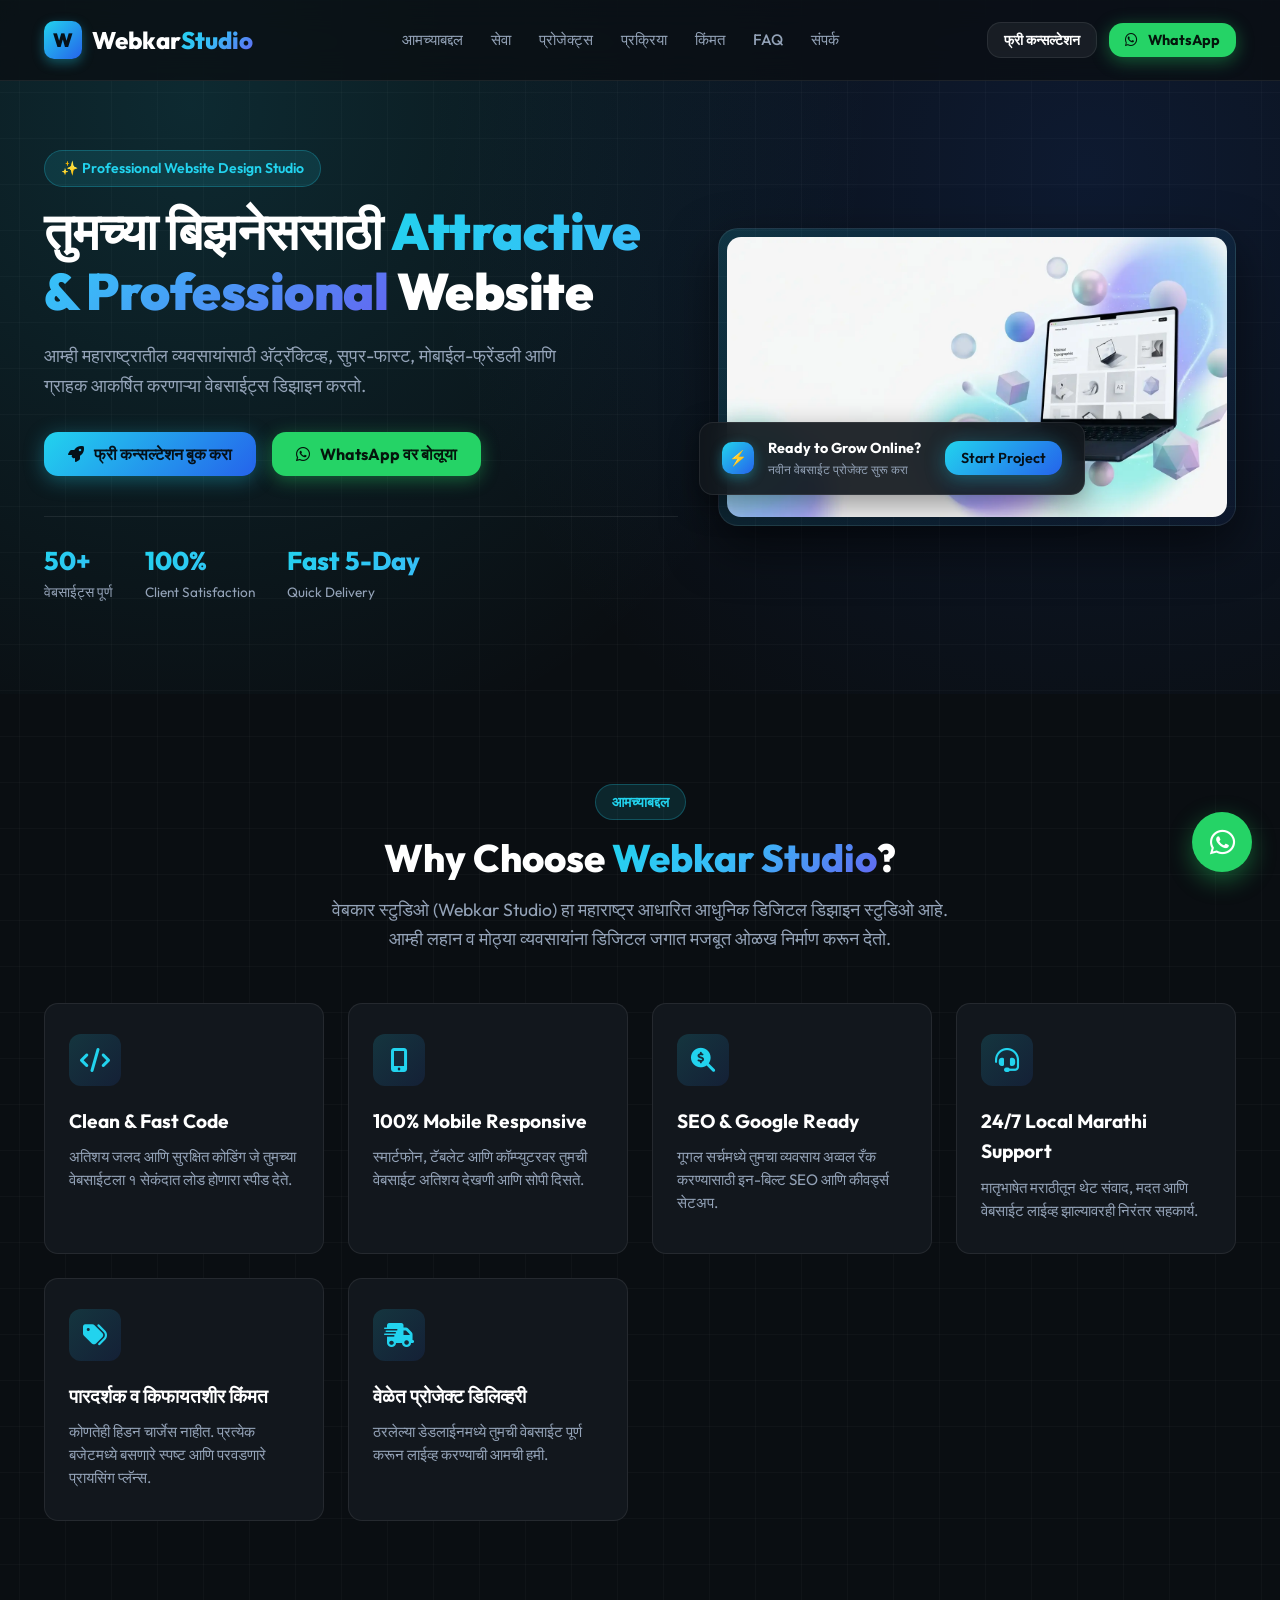
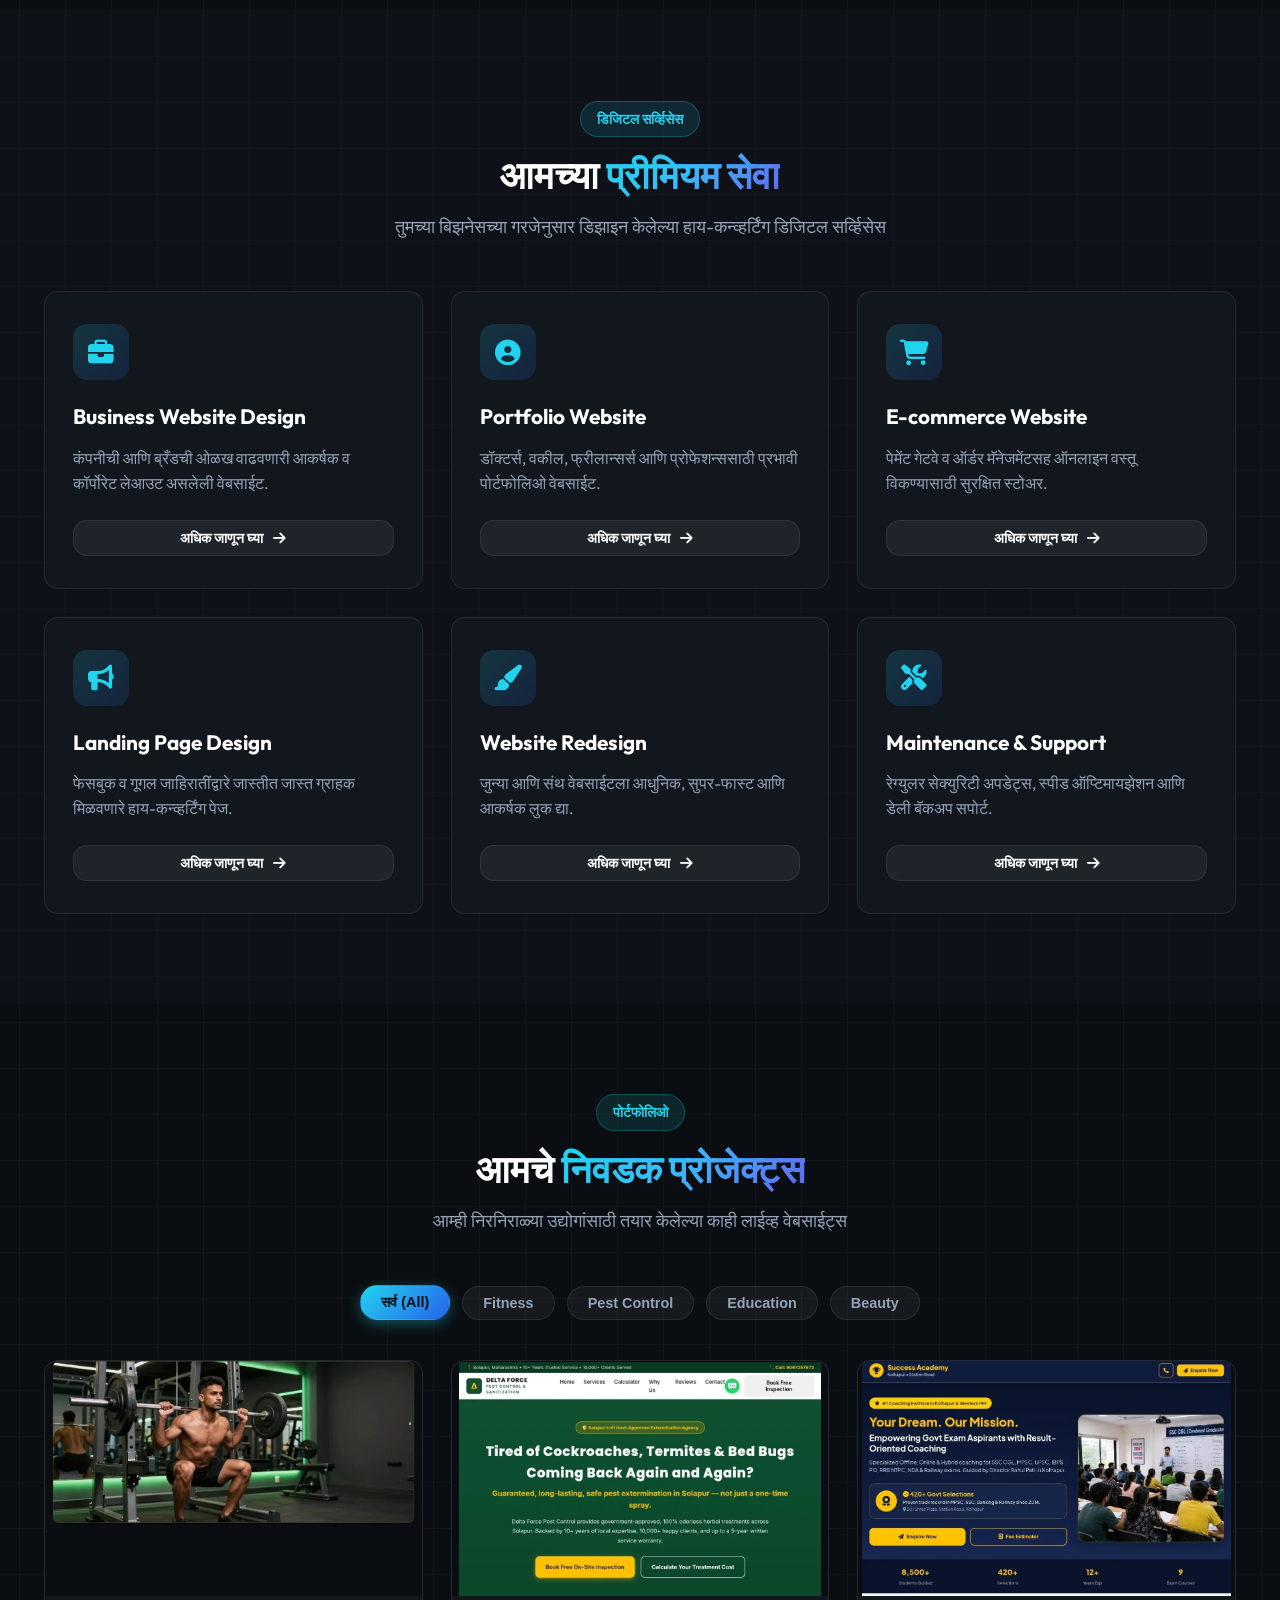
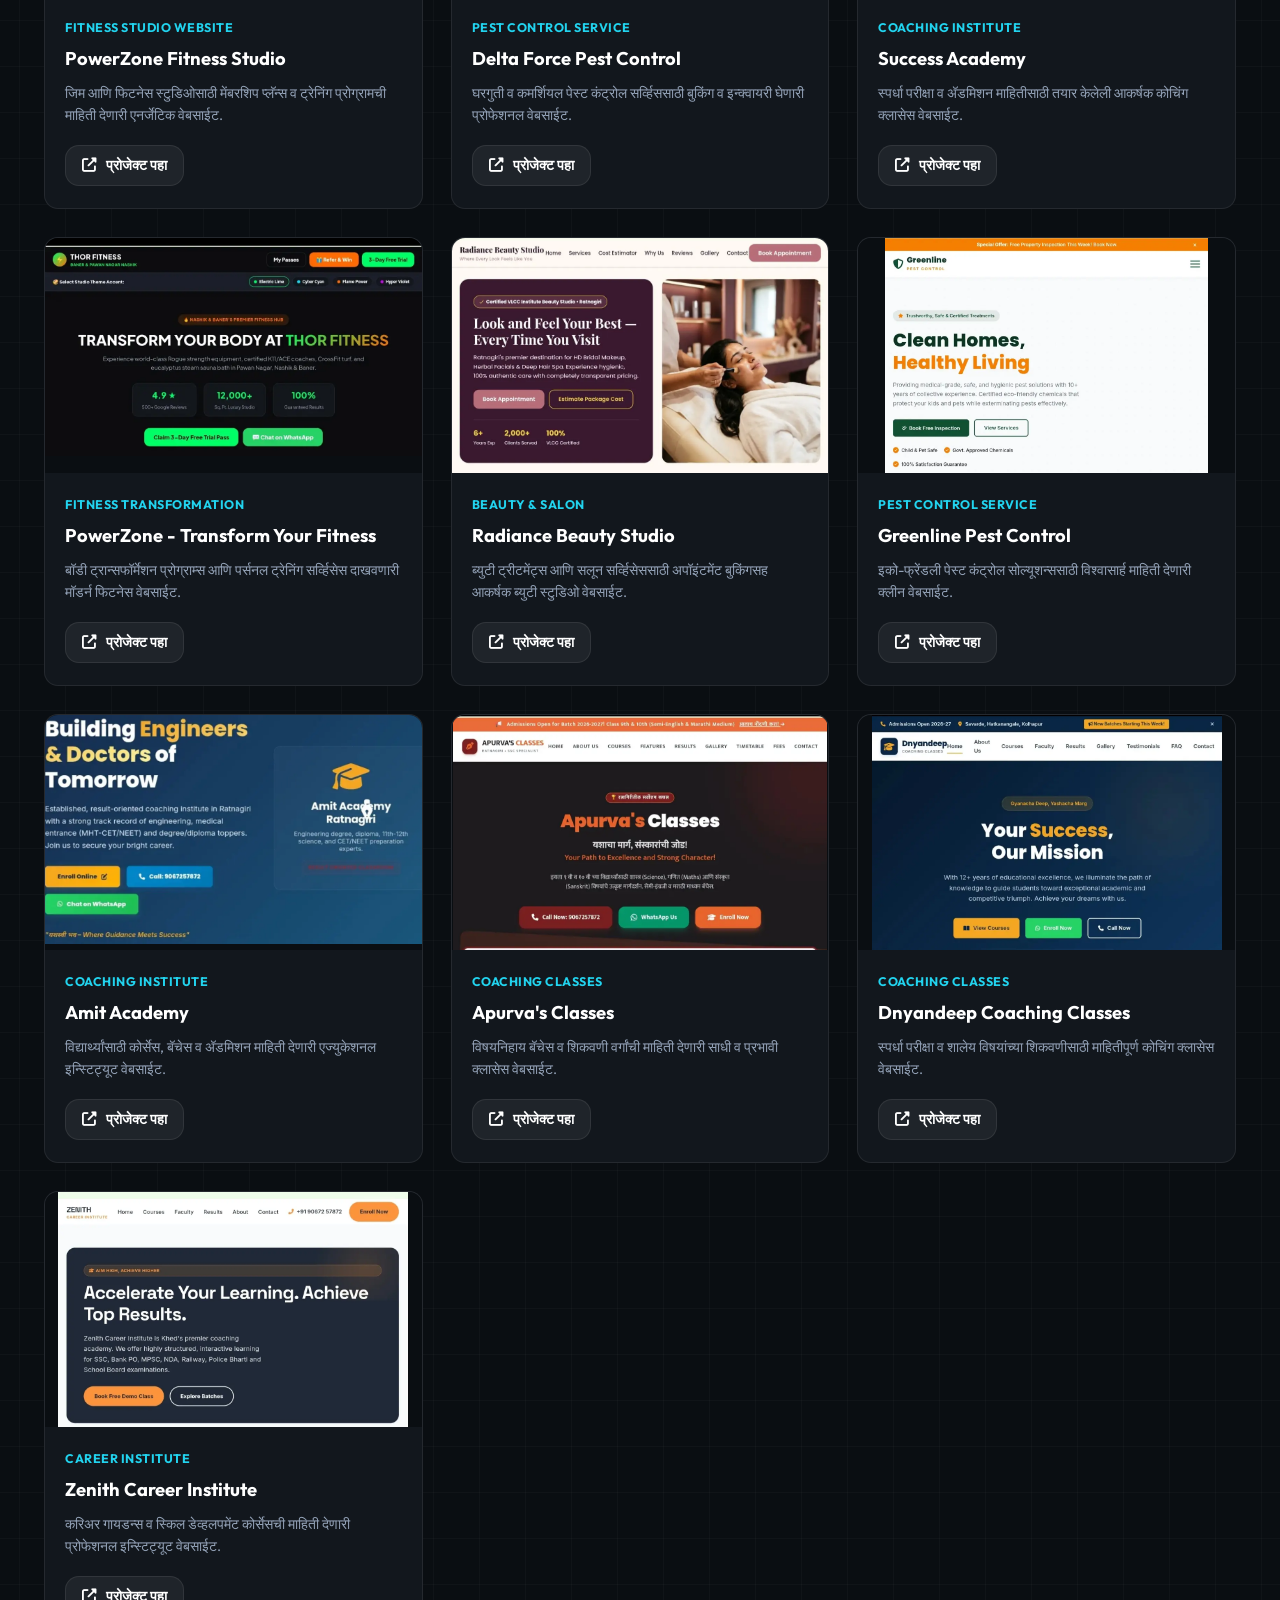
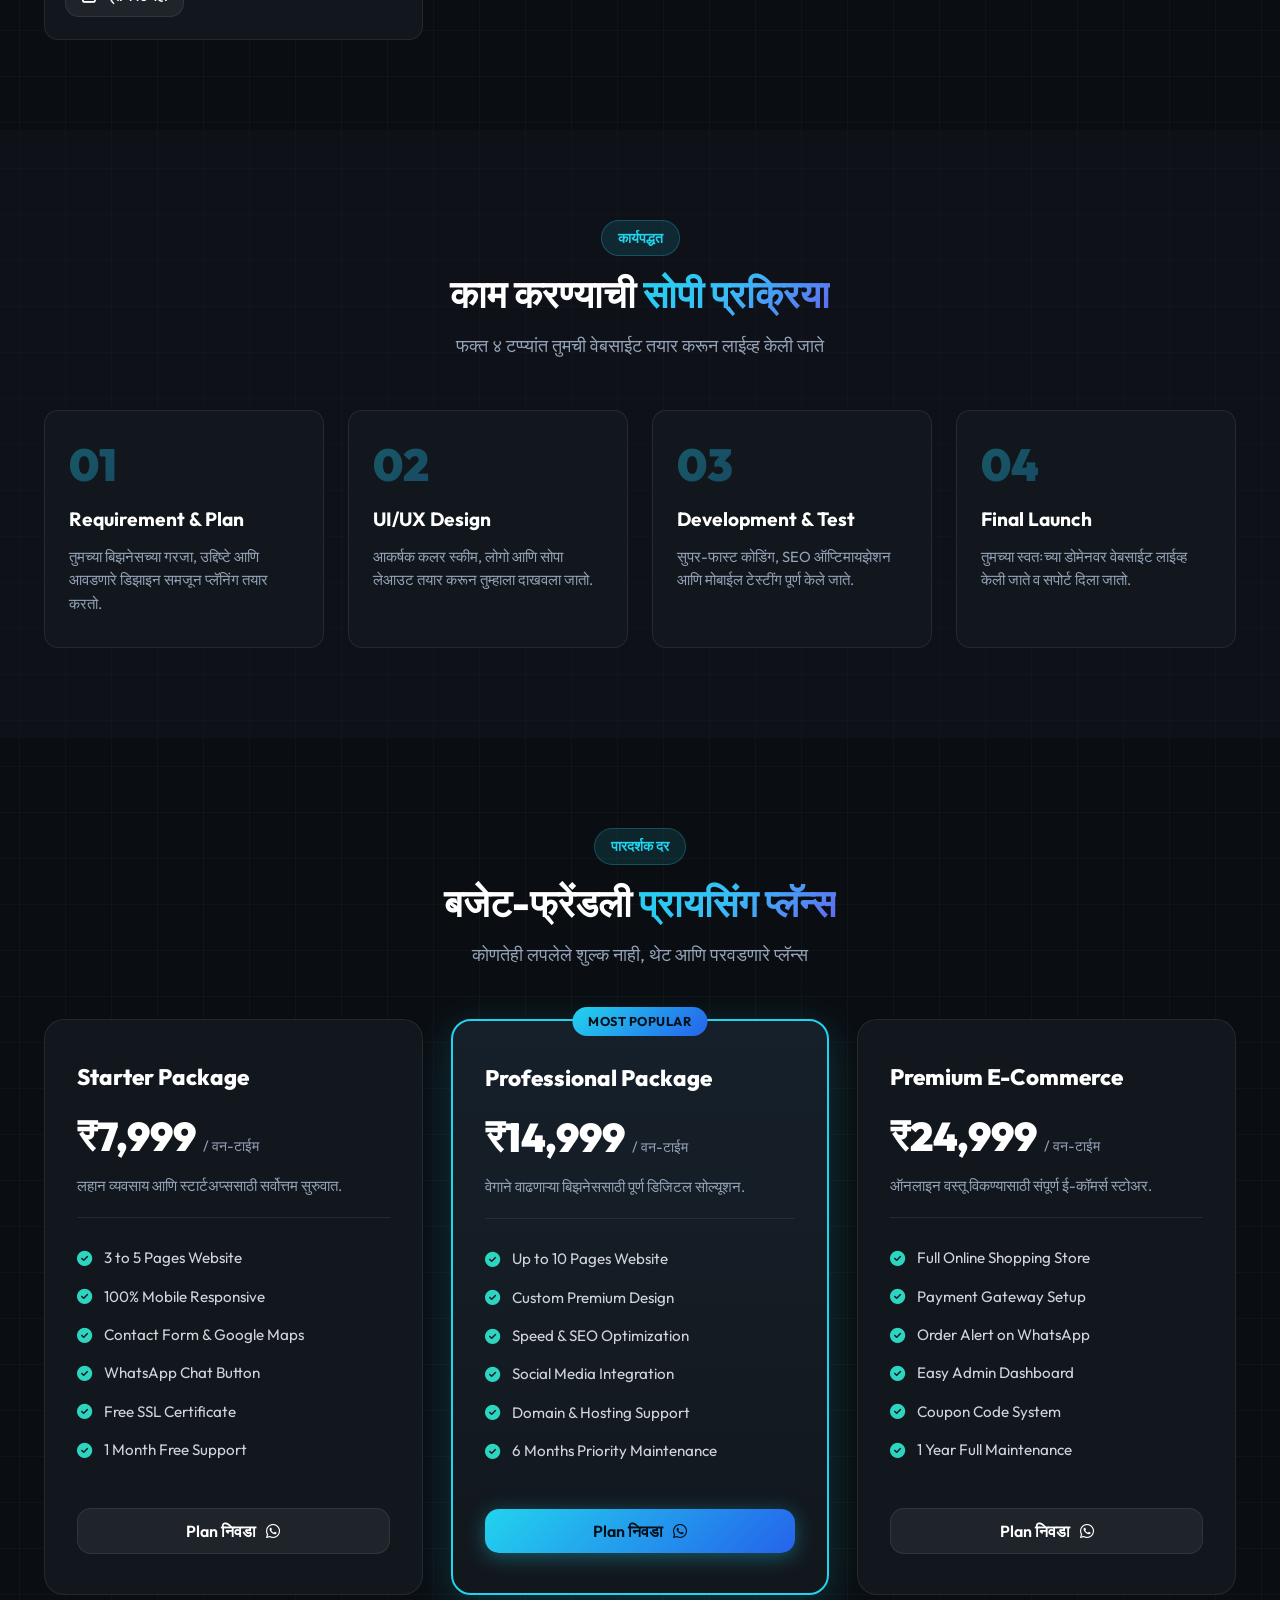
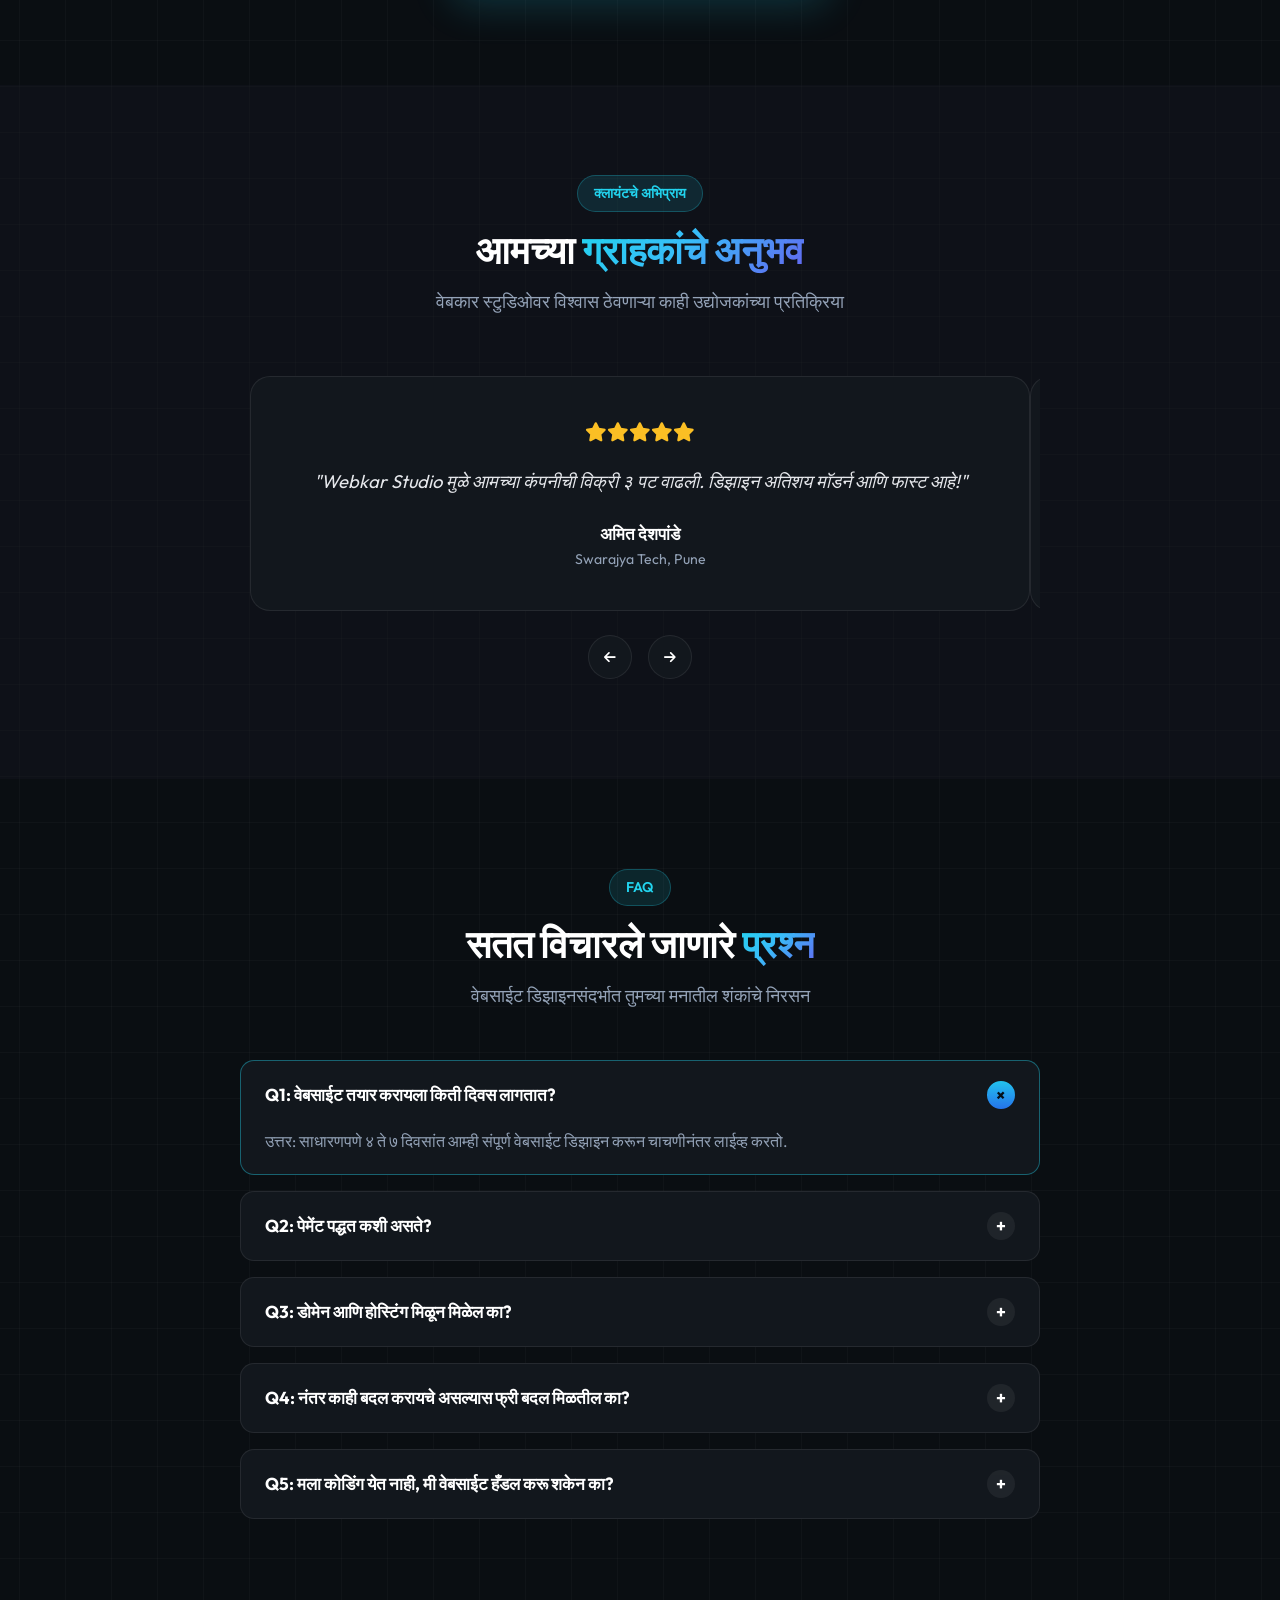
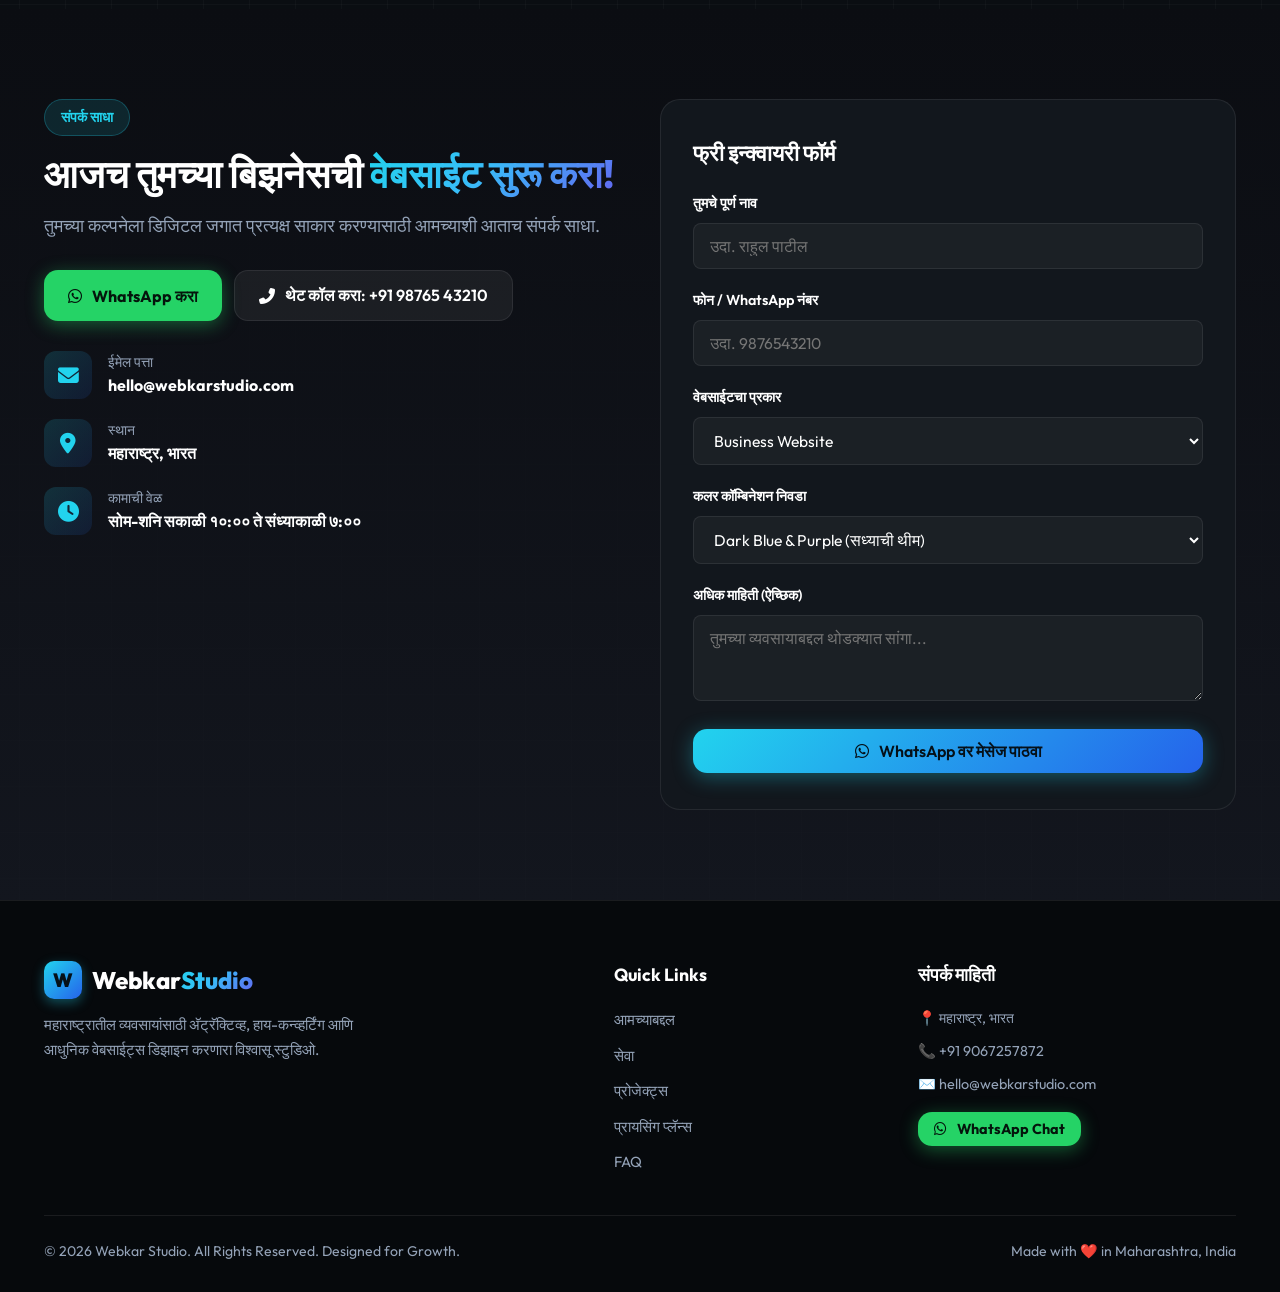
==== index.html @ 74889c7f "Update phone number in contact link" ====
<!DOCTYPE html>
<html lang="mr">
<head>
  <meta charset="UTF-8">
  <meta name="viewport" content="width=device-width, initial-scale=1.0">
  <title>Webkar Studio | Professional Website Design & Digital Solutions</title>
  <meta name="description" content="Webkar Studio - महाराष्ट्रातील व्यवसायांसाठी अ‍ॅट्रॅक्टिव्ह, सुपर-फास्ट आणि SEO-फ्रेंडली वेबसाईट्स डिझाइन.">
  
  <!-- Google Fonts Outfit -->
  <link rel="preconnect" href="https://fonts.googleapis.com">
  <link rel="preconnect" href="https://fonts.gstatic.com" crossorigin>
  <link href="https://fonts.googleapis.com/css2?family=Outfit:wght@300;400;500;600;700;800;900&display=swap" rel="stylesheet">
  
  <!-- FontAwesome Icons -->
  <link rel="stylesheet" href="https://cdnjs.cloudflare.com/ajax/libs/font-awesome/6.4.0/css/all.min.css">
  
  <!-- Stylesheet -->
  <link rel="stylesheet" href="styles.css">
</head>
<body>

  <!-- ==========================================
       1. Sticky Navbar
       ========================================== -->
  <nav class="navbar" id="navbar">
    <div class="container navbar-inner">
      <a href="#" class="brand-logo">
        <div class="brand-icon">W</div>
        <span>Webkar<span class="text-gradient">Studio</span></span>
      </a>

      <ul class="nav-menu" id="navMenu">
        <li><a href="#about" class="nav-link">आमच्याबद्दल</a></li>
        <li><a href="#services" class="nav-link">सेवा</a></li>
        <li><a href="#portfolio" class="nav-link">प्रोजेक्ट्स</a></li>
        <li><a href="#process" class="nav-link">प्रक्रिया</a></li>
        <li><a href="#pricing" class="nav-link">किंमत</a></li>
        <li><a href="#faq" class="nav-link">FAQ</a></li>
        <li><a href="#contact" class="nav-link">संपर्क</a></li>
      </ul>

      <div class="nav-actions">
        <button class="btn btn-secondary btn-sm open-modal-btn">फ्री कन्सल्टेशन</button>
        <button class="btn btn-whatsapp btn-sm" onclick="openWhatsApp('नमस्कार Webkar Studio, मला वेबसाईट डिझाइनबद्दल माहिती हवी आहे.')">
          <i class="fab fa-whatsapp"></i> WhatsApp
        </button>
      </div>

      <button class="menu-toggle" id="menuToggle" aria-label="Toggle Navigation">
        <i class="fas fa-bars"></i>
      </button>
    </div>
  </nav>

  <!-- ==========================================
       2. Hero Section
       ========================================== -->
  <section class="hero-section" id="hero">
    <div class="container hero-grid">
      <div class="hero-content">
        <div class="section-badge">
          <span>✨ Professional Website Design Studio</span>
        </div>
        
        <h1 class="hero-headline">
          तुमच्या बिझनेससाठी <span class="text-gradient">Attractive & Professional</span> Website
        </h1>
        
        <p class="hero-subtext">
          आम्ही महाराष्ट्रातील व्यवसायांसाठी अ‍ॅट्रॅक्टिव्ह, सुपर-फास्ट, मोबाईल-फ्रेंडली आणि ग्राहक आकर्षित करणाऱ्या वेबसाईट्स डिझाइन करतो.
        </p>

        <div class="hero-ctas">
          <button class="btn btn-primary open-modal-btn" data-plan="Hero Consultation">
            <i class="fas fa-rocket"></i> फ्री कन्सल्टेशन बुक करा
          </button>
          <button class="btn btn-whatsapp" onclick="openWhatsApp('नमस्कार Webkar Studio, मला नवीन वेबसाईट सुरू करायची आहे.')">
            <i class="fab fa-whatsapp"></i> WhatsApp वर बोलूया
          </button>
        </div>

        <div class="hero-stats">
          <div class="stat-item">
            <span class="stat-num">50+</span>
            <span class="stat-label">वेबसाईट्स पूर्ण</span>
          </div>
          <div class="stat-item">
            <span class="stat-num">100%</span>
            <span class="stat-label">Client Satisfaction</span>
          </div>
          <div class="stat-item">
            <span class="stat-num">Fast 5-Day</span>
            <span class="stat-label">Quick Delivery</span>
          </div>
        </div>
      </div>

      <div class="hero-image-wrapper">
        <img src="images/hero-preview.webp" alt="Webkar Studio Showcase" class="hero-image">
        <div class="hero-floating-badge">
          <div class="brand-icon" style="width:32px;height:32px;font-size:0.9rem;">⚡</div>
          <div>
            <div style="font-weight:700;font-size:0.9rem;">Ready to Grow Online?</div>
            <div style="color:var(--text-muted);font-size:0.78rem;">नवीन वेबसाईट प्रोजेक्ट सुरू करा</div>
          </div>
          <button class="btn btn-primary btn-sm open-modal-btn" style="margin-left:10px;">Start Project</button>
        </div>
      </div>
    </div>
  </section>

  <!-- ==========================================
       3. About / Why Us Section
       ========================================== -->
  <section class="section" id="about">
    <div class="container">
      <div class="section-header text-center">
        <div class="section-badge">आमच्याबद्दल</div>
        <h2 class="section-title">Why Choose <span class="text-gradient">Webkar Studio</span>?</h2>
        <p class="section-subtitle">
          वेबकार स्टुडिओ (Webkar Studio) हा महाराष्ट्र आधारित आधुनिक डिजिटल डिझाइन स्टुडिओ आहे. आम्ही लहान व मोठ्या व्यवसायांना डिजिटल जगात मजबूत ओळख निर्माण करून देतो.
        </p>
      </div>

      <div class="about-grid">
        <div class="feature-card">
          <div class="feature-icon"><i class="fas fa-code"></i></div>
          <h3 class="feature-title">Clean & Fast Code</h3>
          <p class="feature-desc">अतिशय जलद आणि सुरक्षित कोडिंग जे तुमच्या वेबसाईटला १ सेकंदात लोड होणारा स्पीड देते.</p>
        </div>

        <div class="feature-card">
          <div class="feature-icon"><i class="fas fa-mobile-alt"></i></div>
          <h3 class="feature-title">100% Mobile Responsive</h3>
          <p class="feature-desc">स्मार्टफोन, टॅबलेट आणि कॉम्प्युटरवर तुमची वेबसाईट अतिशय देखणी आणि सोपी दिसते.</p>
        </div>

        <div class="feature-card">
          <div class="feature-icon"><i class="fas fa-search-dollar"></i></div>
          <h3 class="feature-title">SEO & Google Ready</h3>
          <p class="feature-desc">गूगल सर्चमध्ये तुमचा व्यवसाय अव्वल रँक करण्यासाठी इन-बिल्ट SEO आणि कीवर्ड्स सेटअप.</p>
        </div>

        <div class="feature-card">
          <div class="feature-icon"><i class="fas fa-headset"></i></div>
          <h3 class="feature-title">24/7 Local Marathi Support</h3>
          <p class="feature-desc">मातृभाषेत मराठीतून थेट संवाद, मदत आणि वेबसाईट लाईव्ह झाल्यावरही निरंतर सहकार्य.</p>
        </div>

        <div class="feature-card">
          <div class="feature-icon"><i class="fas fa-tags"></i></div>
          <h3 class="feature-title">पारदर्शक व किफायतशीर किंमत</h3>
          <p class="feature-desc">कोणतेही हिडन चार्जेस नाहीत. प्रत्येक बजेटमध्ये बसणारे स्पष्ट आणि परवडणारे प्रायसिंग प्लॅन्स.</p>
        </div>

        <div class="feature-card">
          <div class="feature-icon"><i class="fas fa-shipping-fast"></i></div>
          <h3 class="feature-title">वेळेत प्रोजेक्ट डिलिव्हरी</h3>
          <p class="feature-desc">ठरलेल्या डेडलाईनमध्ये तुमची वेबसाईट पूर्ण करून लाईव्ह करण्याची आमची हमी.</p>
        </div>
      </div>
    </div>
  </section>

  <!-- ==========================================
       4. Services Section
       ========================================== -->
  <section class="section" id="services" style="background: rgba(21, 24, 33, 0.4);">
    <div class="container">
      <div class="section-header text-center">
        <div class="section-badge">डिजिटल सर्व्हिसेस</div>
        <h2 class="section-title">आमच्या <span class="text-gradient">प्रीमियम सेवा</span></h2>
        <p class="section-subtitle">तुमच्या बिझनेसच्या गरजेनुसार डिझाइन केलेल्या हाय-कन्व्हर्टिंग डिजिटल सर्व्हिसेस</p>
      </div>

      <div class="services-grid">
        <div class="service-card">
          <div>
            <div class="service-header">
              <div class="service-icon-box"><i class="fas fa-briefcase"></i></div>
            </div>
            <h3 class="service-title">Business Website Design</h3>
            <p class="service-desc">कंपनीची आणि ब्रँडची ओळख वाढवणारी आकर्षक व कॉर्पोरेट लेआउट असलेली वेबसाईट.</p>
          </div>
          <button class="btn btn-secondary btn-sm open-modal-btn" data-plan="Business Website Design">
            अधिक जाणून घ्या <i class="fas fa-arrow-right"></i>
          </button>
        </div>

        <div class="service-card">
          <div>
            <div class="service-header">
              <div class="service-icon-box"><i class="fas fa-user-circle"></i></div>
            </div>
            <h3 class="service-title">Portfolio Website</h3>
            <p class="service-desc">डॉक्टर्स, वकील, फ्रीलान्सर्स आणि प्रोफेशन्ससाठी प्रभावी पोर्टफोलिओ वेबसाईट.</p>
          </div>
          <button class="btn btn-secondary btn-sm open-modal-btn" data-plan="Portfolio Website">
            अधिक जाणून घ्या <i class="fas fa-arrow-right"></i>
          </button>
        </div>

        <div class="service-card">
          <div>
            <div class="service-header">
              <div class="service-icon-box"><i class="fas fa-shopping-cart"></i></div>
            </div>
            <h3 class="service-title">E-commerce Website</h3>
            <p class="service-desc">पेमेंट गेटवे व ऑर्डर मॅनेजमेंटसह ऑनलाइन वस्तू विकण्यासाठी सुरक्षित स्टोअर.</p>
          </div>
          <button class="btn btn-secondary btn-sm open-modal-btn" data-plan="E-commerce Website">
            अधिक जाणून घ्या <i class="fas fa-arrow-right"></i>
          </button>
        </div>

        <div class="service-card">
          <div>
            <div class="service-header">
              <div class="service-icon-box"><i class="fas fa-bullhorn"></i></div>
            </div>
            <h3 class="service-title">Landing Page Design</h3>
            <p class="service-desc">फेसबुक व गूगल जाहिरातींद्वारे जास्तीत जास्त ग्राहक मिळवणारे हाय-कन्व्हर्टिंग पेज.</p>
          </div>
          <button class="btn btn-secondary btn-sm open-modal-btn" data-plan="Landing Page Design">
            अधिक जाणून घ्या <i class="fas fa-arrow-right"></i>
          </button>
        </div>

        <div class="service-card">
          <div>
            <div class="service-header">
              <div class="service-icon-box"><i class="fas fa-paint-brush"></i></div>
            </div>
            <h3 class="service-title">Website Redesign</h3>
            <p class="service-desc">जुन्या आणि संथ वेबसाईटला आधुनिक, सुपर-फास्ट आणि आकर्षक लुक द्या.</p>
          </div>
          <button class="btn btn-secondary btn-sm open-modal-btn" data-plan="Website Redesign">
            अधिक जाणून घ्या <i class="fas fa-arrow-right"></i>
          </button>
        </div>

        <div class="service-card">
          <div>
            <div class="service-header">
              <div class="service-icon-box"><i class="fas fa-tools"></i></div>
            </div>
            <h3 class="service-title">Maintenance & Support</h3>
            <p class="service-desc">रेग्युलर सेक्युरिटी अपडेट्स, स्पीड ऑप्टिमायझेशन आणि डेली बॅकअप सपोर्ट.</p>
          </div>
          <button class="btn btn-secondary btn-sm open-modal-btn" data-plan="Maintenance & Support">
            अधिक जाणून घ्या <i class="fas fa-arrow-right"></i>
          </button>
        </div>
      </div>
    </div>
  </section>

  <!-- ==========================================
       5. Projects / Portfolio Showcase
       ========================================== -->
  <section class="section" id="portfolio">
    <div class="container">
      <div class="section-header text-center">
        <div class="section-badge">पोर्टफोलिओ</div>
        <h2 class="section-title">आमचे <span class="text-gradient">निवडक प्रोजेक्ट्स</span></h2>
        <p class="section-subtitle">आम्ही निरनिराळ्या उद्योगांसाठी तयार केलेल्या काही लाईव्ह वेबसाईट्स</p>
      </div>

      <div class="portfolio-filter">
        <button class="filter-btn active" data-filter="all">सर्व (All)</button>
        <button class="filter-btn" data-filter="fitness">Fitness</button>
        <button class="filter-btn" data-filter="pest">Pest Control</button>
        <button class="filter-btn" data-filter="education">Education</button>
        <button class="filter-btn" data-filter="beauty">Beauty</button>
      </div>

      <div class="projects-grid">
        <!-- Project 1 -->
        <div class="project-card" data-category="fitness">
          <div class="project-thumb-wrapper">
            <img src="images/project-powerzone-fitness-your-fitness2.webp" alt="PowerZone Fitness Studio Homepage Screenshot" class="project-thumb">
          </div>
          <div class="project-content">
            <span class="project-tag">Fitness Studio Website</span>
            <h3 class="project-title">PowerZone Fitness Studio</h3>
            <p class="project-desc">जिम आणि फिटनेस स्टुडिओसाठी मेंबरशिप प्लॅन्स व ट्रेनिंग प्रोग्रामची माहिती देणारी एनर्जेटिक वेबसाईट.</p>
            <div class="project-actions">
              <a href="https://bkandekar.github.io/PowerZone-Fitness-Studio" target="_blank" rel="noopener" class="btn btn-secondary btn-sm">
                <i class="fas fa-external-link-alt"></i> प्रोजेक्ट पहा
              </a>
            </div>
          </div>
        </div>

        <!-- Project 2 -->
        <div class="project-card" data-category="pest">
          <div class="project-thumb-wrapper">
            <img src="images/project-delta-force-pest-control2.webp" alt="Delta Force Pest Control Homepage Screenshot" class="project-thumb">
          </div>
          <div class="project-content">
            <span class="project-tag">Pest Control Service</span>
            <h3 class="project-title">Delta Force Pest Control</h3>
            <p class="project-desc">घरगुती व कमर्शियल पेस्ट कंट्रोल सर्व्हिससाठी बुकिंग व इन्क्वायरी घेणारी प्रोफेशनल वेबसाईट.</p>
            <div class="project-actions">
              <a href="https://bkandekar.github.io/Delta-Force-Pest-Control" target="_blank" rel="noopener" class="btn btn-secondary btn-sm">
                <i class="fas fa-external-link-alt"></i> प्रोजेक्ट पहा
              </a>
            </div>
          </div>
        </div>

        <!-- Project 3 -->
        <div class="project-card" data-category="education">
          <div class="project-thumb-wrapper">
            <img src="images/project-success-academy2.webp" alt="Success Academy Homepage Screenshot" class="project-thumb">
          </div>
          <div class="project-content">
            <span class="project-tag">Coaching Institute</span>
            <h3 class="project-title">Success Academy</h3>
            <p class="project-desc">स्पर्धा परीक्षा व अ‍ॅडमिशन माहितीसाठी तयार केलेली आकर्षक कोचिंग क्लासेस वेबसाईट.</p>
            <div class="project-actions">
              <a href="https://bkandekar.github.io/Success-Academy" target="_blank" rel="noopener" class="btn btn-secondary btn-sm">
                <i class="fas fa-external-link-alt"></i> प्रोजेक्ट पहा
              </a>
            </div>
          </div>
        </div>

        <!-- Project 4 -->
        <div class="project-card" data-category="fitness">
          <div class="project-thumb-wrapper">
            <img src="images/project-thor-fitness2.webp" alt="PowerZone Transform Your Fitness Homepage Screenshot" class="project-thumb">
          </div>
          <div class="project-content">
            <span class="project-tag">Fitness Transformation</span>
            <h3 class="project-title">PowerZone - Transform Your Fitness</h3>
            <p class="project-desc">बॉडी ट्रान्सफॉर्मेशन प्रोग्राम्स आणि पर्सनल ट्रेनिंग सर्व्हिसेस दाखवणारी मॉडर्न फिटनेस वेबसाईट.</p>
            <div class="project-actions">
              <a href="https://bkandekar.github.io/Thor-Fitness/" target="_blank" rel="noopener" class="btn btn-secondary btn-sm">
                <i class="fas fa-external-link-alt"></i> प्रोजेक्ट पहा
              </a>
            </div>
          </div>
        </div>

        <!-- Project 5 -->
        <div class="project-card" data-category="beauty">
          <div class="project-thumb-wrapper">
            <img src="images/project-radiance-beauty-studio2.webp" alt="Radiance Beauty Studio Homepage Screenshot" class="project-thumb">
          </div>
          <div class="project-content">
            <span class="project-tag">Beauty & Salon</span>
            <h3 class="project-title">Radiance Beauty Studio</h3>
            <p class="project-desc">ब्युटी ट्रीटमेंट्स आणि सलून सर्व्हिसेससाठी अपॉइंटमेंट बुकिंगसह आकर्षक ब्युटी स्टुडिओ वेबसाईट.</p>
            <div class="project-actions">
              <a href="https://bkandekar.github.io/Radiance-Beauty-Studio" target="_blank" rel="noopener" class="btn btn-secondary btn-sm">
                <i class="fas fa-external-link-alt"></i> प्रोजेक्ट पहा
              </a>
            </div>
          </div>
        </div>

        <!-- Project 6 -->
        <div class="project-card" data-category="pest">
          <div class="project-thumb-wrapper">
            <img src="images/project-greenline-pest-control2.webp" alt="Greenline Pest Control Homepage Screenshot" class="project-thumb">
          </div>
          <div class="project-content">
            <span class="project-tag">Pest Control Service</span>
            <h3 class="project-title">Greenline Pest Control</h3>
            <p class="project-desc">इको-फ्रेंडली पेस्ट कंट्रोल सोल्यूशन्ससाठी विश्वासार्ह माहिती देणारी क्लीन वेबसाईट.</p>
            <div class="project-actions">
              <a href="https://bkandekar.github.io/Greenline-Pest-Control" target="_blank" rel="noopener" class="btn btn-secondary btn-sm">
                <i class="fas fa-external-link-alt"></i> प्रोजेक्ट पहा
              </a>
            </div>
          </div>
        </div>

        <!-- Project 7 -->
        <div class="project-card" data-category="education">
          <div class="project-thumb-wrapper">
            <img src="images/project-amit-academy2.webp" alt="Amit Academy Homepage Screenshot" class="project-thumb">
          </div>
          <div class="project-content">
            <span class="project-tag">Coaching Institute</span>
            <h3 class="project-title">Amit Academy</h3>
            <p class="project-desc">विद्यार्थ्यांसाठी कोर्सेस, बॅचेस व अ‍ॅडमिशन माहिती देणारी एज्युकेशनल इन्स्टिट्यूट वेबसाईट.</p>
            <div class="project-actions">
              <a href="https://bkandekar.github.io/Amit-Academy-/" target="_blank" rel="noopener" class="btn btn-secondary btn-sm">
                <i class="fas fa-external-link-alt"></i> प्रोजेक्ट पहा
              </a>
            </div>
          </div>
        </div>

        <!-- Project 8 -->
        <div class="project-card" data-category="education">
          <div class="project-thumb-wrapper">
            <img src="images/project-apurvas-classes2.webp" alt="Apurva's Classes Homepage Screenshot" class="project-thumb">
          </div>
          <div class="project-content">
            <span class="project-tag">Coaching Classes</span>
            <h3 class="project-title">Apurva's Classes</h3>
            <p class="project-desc">विषयनिहाय बॅचेस व शिकवणी वर्गांची माहिती देणारी साधी व प्रभावी क्लासेस वेबसाईट.</p>
            <div class="project-actions">
              <a href="https://bkandekar.github.io/Apurva-s-Classes/" target="_blank" rel="noopener" class="btn btn-secondary btn-sm">
                <i class="fas fa-external-link-alt"></i> प्रोजेक्ट पहा
              </a>
            </div>
          </div>
        </div>

        <!-- Project 9 -->
        <div class="project-card" data-category="education">
          <div class="project-thumb-wrapper">
            <img src="images/project-dnyandeep-coaching-classes2.webp" alt="Dnyandeep Coaching Classes Homepage Screenshot" class="project-thumb">
          </div>
          <div class="project-content">
            <span class="project-tag">Coaching Classes</span>
            <h3 class="project-title">Dnyandeep Coaching Classes</h3>
            <p class="project-desc">स्पर्धा परीक्षा व शालेय विषयांच्या शिकवणीसाठी माहितीपूर्ण कोचिंग क्लासेस वेबसाईट.</p>
            <div class="project-actions">
              <a href="https://bkandekar.github.io/Dnyandeep-coaching-classes-/" target="_blank" rel="noopener" class="btn btn-secondary btn-sm">
                <i class="fas fa-external-link-alt"></i> प्रोजेक्ट पहा
              </a>
            </div>
          </div>
        </div>

        <!-- Project 10 -->
        <div class="project-card" data-category="education">
          <div class="project-thumb-wrapper">
            <img src="images/project-zenith-career-institute2.webp" alt="Zenith Career Institute Homepage Screenshot" class="project-thumb">
          </div>
          <div class="project-content">
            <span class="project-tag">Career Institute</span>
            <h3 class="project-title">Zenith Career Institute</h3>
            <p class="project-desc">करिअर गायडन्स व स्किल डेव्हलपमेंट कोर्सेसची माहिती देणारी प्रोफेशनल इन्स्टिट्यूट वेबसाईट.</p>
            <div class="project-actions">
              <a href="https://bkandekar.github.io/Zenith-Career-Institute-" target="_blank" rel="noopener" class="btn btn-secondary btn-sm">
                <i class="fas fa-external-link-alt"></i> प्रोजेक्ट पहा
              </a>
            </div>
          </div>
        </div>

      </div>
    </div>
  </section>

  <!-- ==========================================
       6. Process Section
       ========================================== -->
  <section class="section" id="process" style="background: rgba(21, 24, 33, 0.4);">
    <div class="container">
      <div class="section-header text-center">
        <div class="section-badge">कार्यपद्धत</div>
        <h2 class="section-title">काम करण्याची <span class="text-gradient">सोपी प्रक्रिया</span></h2>
        <p class="section-subtitle">फक्त ४ टप्प्यांत तुमची वेबसाईट तयार करून लाईव्ह केली जाते</p>
      </div>

      <div class="process-grid">
        <div class="process-card">
          <div class="process-number">01</div>
          <h3 class="process-title">Requirement & Plan</h3>
          <p class="process-desc">तुमच्या बिझनेसच्या गरजा, उद्दिष्टे आणि आवडणारे डिझाइन समजून प्लॅनिंग तयार करतो.</p>
        </div>

        <div class="process-card">
          <div class="process-number">02</div>
          <h3 class="process-title">UI/UX Design</h3>
          <p class="process-desc">आकर्षक कलर स्कीम, लोगो आणि सोपा लेआउट तयार करून तुम्हाला दाखवला जातो.</p>
        </div>

        <div class="process-card">
          <div class="process-number">03</div>
          <h3 class="process-title">Development & Test</h3>
          <p class="process-desc">सुपर-फास्ट कोडिंग, SEO ऑप्टिमायझेशन आणि मोबाईल टेस्टींग पूर्ण केले जाते.</p>
        </div>

        <div class="process-card">
          <div class="process-number">04</div>
          <h3 class="process-title">Final Launch</h3>
          <p class="process-desc">तुमच्या स्वतःच्या डोमेनवर वेबसाईट लाईव्ह केली जाते व सपोर्ट दिला जातो.</p>
        </div>
      </div>
    </div>
  </section>

  <!-- ==========================================
       7. Pricing Section
       ========================================== -->
  <section class="section" id="pricing">
    <div class="container">
      <div class="section-header text-center">
        <div class="section-badge">पारदर्शक दर</div>
        <h2 class="section-title">बजेट-फ्रेंडली <span class="text-gradient">प्रायसिंग प्लॅन्स</span></h2>
        <p class="section-subtitle">कोणतेही लपलेले शुल्क नाही, थेट आणि परवडणारे प्लॅन्स</p>
      </div>

      <div class="pricing-grid">
        <!-- Starter Plan -->
        <div class="pricing-card">
          <h3 class="pricing-plan">Starter Package</h3>
          <div class="pricing-price">₹7,999 <span>/ वन-टाईम</span></div>
          <p class="pricing-desc">लहान व्यवसाय आणि स्टार्टअप्ससाठी सर्वोत्तम सुरुवात.</p>

          <ul class="pricing-features">
            <li class="pricing-feature-item"><i class="fas fa-check-circle"></i> 3 to 5 Pages Website</li>
            <li class="pricing-feature-item"><i class="fas fa-check-circle"></i> 100% Mobile Responsive</li>
            <li class="pricing-feature-item"><i class="fas fa-check-circle"></i> Contact Form & Google Maps</li>
            <li class="pricing-feature-item"><i class="fas fa-check-circle"></i> WhatsApp Chat Button</li>
            <li class="pricing-feature-item"><i class="fas fa-check-circle"></i> Free SSL Certificate</li>
            <li class="pricing-feature-item"><i class="fas fa-check-circle"></i> 1 Month Free Support</li>
          </ul>

          <button class="btn btn-secondary" onclick="openWhatsApp('नमस्कार Webkar Studio, मला Starter Package (₹7,999) प्लॅन निवडायचा आहे.')">
            Plan निवडा <i class="fab fa-whatsapp"></i>
          </button>
        </div>

        <!-- Professional Plan (Featured) -->
        <div class="pricing-card featured">
          <div class="popular-badge">Most Popular</div>
          <h3 class="pricing-plan">Professional Package</h3>
          <div class="pricing-price">₹14,999 <span>/ वन-टाईम</span></div>
          <p class="pricing-desc">वेगाने वाढणाऱ्या बिझनेससाठी पूर्ण डिजिटल सोल्यूशन.</p>

          <ul class="pricing-features">
            <li class="pricing-feature-item"><i class="fas fa-check-circle"></i> Up to 10 Pages Website</li>
            <li class="pricing-feature-item"><i class="fas fa-check-circle"></i> Custom Premium Design</li>
            <li class="pricing-feature-item"><i class="fas fa-check-circle"></i> Speed & SEO Optimization</li>
            <li class="pricing-feature-item"><i class="fas fa-check-circle"></i> Social Media Integration</li>
            <li class="pricing-feature-item"><i class="fas fa-check-circle"></i> Domain & Hosting Support</li>
            <li class="pricing-feature-item"><i class="fas fa-check-circle"></i> 6 Months Priority Maintenance</li>
          </ul>

          <button class="btn btn-primary" onclick="openWhatsApp('नमस्कार Webkar Studio, मला Professional Package (₹14,999) प्लॅन निवडायचा आहे.')">
            Plan निवडा <i class="fab fa-whatsapp"></i>
          </button>
        </div>

        <!-- Premium E-Commerce -->
        <div class="pricing-card">
          <h3 class="pricing-plan">Premium E-Commerce</h3>
          <div class="pricing-price">₹24,999 <span>/ वन-टाईम</span></div>
          <p class="pricing-desc">ऑनलाइन वस्तू विकण्यासाठी संपूर्ण ई-कॉमर्स स्टोअर.</p>

          <ul class="pricing-features">
            <li class="pricing-feature-item"><i class="fas fa-check-circle"></i> Full Online Shopping Store</li>
            <li class="pricing-feature-item"><i class="fas fa-check-circle"></i> Payment Gateway Setup</li>
            <li class="pricing-feature-item"><i class="fas fa-check-circle"></i> Order Alert on WhatsApp</li>
            <li class="pricing-feature-item"><i class="fas fa-check-circle"></i> Easy Admin Dashboard</li>
            <li class="pricing-feature-item"><i class="fas fa-check-circle"></i> Coupon Code System</li>
            <li class="pricing-feature-item"><i class="fas fa-check-circle"></i> 1 Year Full Maintenance</li>
          </ul>

          <button class="btn btn-secondary" onclick="openWhatsApp('नमस्कार Webkar Studio, मला Premium E-Commerce (₹24,999) प्लॅन निवडायचा आहे.')">
            Plan निवडा <i class="fab fa-whatsapp"></i>
          </button>
        </div>
      </div>
    </div>
  </section>

  <!-- ==========================================
       8. Testimonials Slider
       ========================================== -->
  <section class="section" id="testimonials" style="background: rgba(21, 24, 33, 0.4);">
    <div class="container">
      <div class="section-header text-center">
        <div class="section-badge">क्लायंटचे अभिप्राय</div>
        <h2 class="section-title">आमच्या <span class="text-gradient">ग्राहकांचे अनुभव</span></h2>
        <p class="section-subtitle">वेबकार स्टुडिओवर विश्वास ठेवणाऱ्या काही उद्योजकांच्या प्रतिक्रिया</p>
      </div>

      <div class="testimonials-wrapper">
        <div class="testimonials-track" id="testimonialTrack">
          <!-- Slide 1 -->
          <div class="testimonial-card">
            <div class="testimonial-stars"><i class="fas fa-star"></i><i class="fas fa-star"></i><i class="fas fa-star"></i><i class="fas fa-star"></i><i class="fas fa-star"></i></div>
            <p class="testimonial-text">"Webkar Studio मुळे आमच्या कंपनीची विक्री ३ पट वाढली. डिझाइन अतिशय मॉडर्न आणि फास्ट आहे!"</p>
            <div class="testimonial-client">
              <span class="client-name">अमित देशपांडे</span>
              <span class="client-role">Swarajya Tech, Pune</span>
            </div>
          </div>

          <!-- Slide 2 -->
          <div class="testimonial-card">
            <div class="testimonial-stars"><i class="fas fa-star"></i><i class="fas fa-star"></i><i class="fas fa-star"></i><i class="fas fa-star"></i><i class="fas fa-star"></i></div>
            <p class="testimonial-text">"वेळेत काम पूर्ण केले आणि मोबाईलवर क्लिनिकची वेबसाईट अतिशय सुरेख दिसते. रुग्णांना बुक करणे सोपे झाले आहे."</p>
            <div class="testimonial-client">
              <span class="client-name">डॉ. सुप्रिया पाटील</span>
              <span class="client-role">Patil Dental Clinic, Nashik</span>
            </div>
          </div>

          <!-- Slide 3 -->
          <div class="testimonial-card">
            <div class="testimonial-stars"><i class="fas fa-star"></i><i class="fas fa-star"></i><i class="fas fa-star"></i><i class="fas fa-star"></i><i class="fas fa-star"></i></div>
            <p class="testimonial-text">"आमचे ई-कॉमर्स स्टोअर अतिशय फास्ट आणि सुरक्षित बनवले आहे. सर्व्हिस १ नंबर!"</p>
            <div class="testimonial-client">
              <span class="client-name">विजय कदम</span>
              <span class="client-role">Kadam Jewellers, Kolhapur</span>
            </div>
          </div>

          <!-- Slide 4 -->
          <div class="testimonial-card">
            <div class="testimonial-stars"><i class="fas fa-star"></i><i class="fas fa-star"></i><i class="fas fa-star"></i><i class="fas fa-star"></i><i class="fas fa-star"></i></div>
            <p class="testimonial-text">"खूप सोप्या भाषेत मार्गदर्शन केले. मराठीतून सपोर्ट मिळाल्यामुळे काम समजायला सोपे झाले."</p>
            <div class="testimonial-client">
              <span class="client-name">गणेश मोटे</span>
              <span class="client-role">Sahyadri Agro, Satara</span>
            </div>
          </div>

          <!-- Slide 5 -->
          <div class="testimonial-card">
            <div class="testimonial-stars"><i class="fas fa-star"></i><i class="fas fa-star"></i><i class="fas fa-star"></i><i class="fas fa-star"></i><i class="fas fa-star"></i></div>
            <p class="testimonial-text">"माझा आर्किटेक्चर पोर्टफोलिओ बघून क्लायंट्स खूप प्रभावित होतात. आंतरराष्ट्रीय दर्जाचे काम वाटते."</p>
            <div class="testimonial-client">
              <span class="client-name">स्नेहल जगताप</span>
              <span class="client-role">Architect Studio, Mumbai</span>
            </div>
          </div>
        </div>

        <div class="slider-controls">
          <button class="slider-btn" id="prevTestimonial" aria-label="Previous Testimonial"><i class="fas fa-arrow-left"></i></button>
          <button class="slider-btn" id="nextTestimonial" aria-label="Next Testimonial"><i class="fas fa-arrow-right"></i></button>
        </div>
      </div>
    </div>
  </section>

  <!-- ==========================================
       9. FAQ Accordion
       ========================================== -->
  <section class="section" id="faq">
    <div class="container">
      <div class="section-header text-center">
        <div class="section-badge">FAQ</div>
        <h2 class="section-title">सतत विचारले जाणारे <span class="text-gradient">प्रश्न</span></h2>
        <p class="section-subtitle">वेबसाईट डिझाइनसंदर्भात तुमच्या मनातील शंकांचे निरसन</p>
      </div>

      <div class="faq-container">
        <!-- FAQ 1 -->
        <div class="faq-item active">
          <div class="faq-header">
            <h3 class="faq-question">Q1: वेबसाईट तयार करायला किती दिवस लागतात?</h3>
            <div class="faq-toggle-icon">+</div>
          </div>
          <div class="faq-answer">
            उत्तर: साधारणपणे ४ ते ७ दिवसांत आम्ही संपूर्ण वेबसाईट डिझाइन करून चाचणीनंतर लाईव्ह करतो.
          </div>
        </div>

        <!-- FAQ 2 -->
        <div class="faq-item">
          <div class="faq-header">
            <h3 class="faq-question">Q2: पेमेंट पद्धत कशी असते?</h3>
            <div class="faq-toggle-icon">+</div>
          </div>
          <div class="faq-answer">
            उत्तर: काम सुरू करताना ५०% अ‍ॅडव्हान्स रक्कम आणि काम पूर्ण होऊन वेबसाईट लाईव्ह करताना उर्वरित ५०% रक्कम स्वीकारली जाते.
          </div>
        </div>

        <!-- FAQ 3 -->
        <div class="faq-item">
          <div class="faq-header">
            <h3 class="faq-question">Q3: डोमेन आणि होस्टिंग मिळून मिळेल का?</h3>
            <div class="faq-toggle-icon">+</div>
          </div>
          <div class="faq-answer">
            उत्तर: होय! आम्ही तुम्हाला योग्य डोमेन नेम खरेदी आणि हाय-स्पीड होस्टिंग सेटअपसाठी पूर्ण मार्गदर्शन आणि मदत पुरवतो.
          </div>
        </div>

        <!-- FAQ 4 -->
        <div class="faq-item">
          <div class="faq-header">
            <h3 class="faq-question">Q4: नंतर काही बदल करायचे असल्यास फ्री बदल मिळतील का?</h3>
            <div class="faq-toggle-icon">+</div>
          </div>
          <div class="faq-answer">
            उत्तर: होय! वेबसाईट लाईव्ह झाल्यानंतर पहिल्या ३० दिवसांत सर्व लहान-मोठे बदल मोफत केले जातात.
          </div>
        </div>

        <!-- FAQ 5 -->
        <div class="faq-item">
          <div class="faq-header">
            <h3 class="faq-question">Q5: मला कोडिंग येत नाही, मी वेबसाईट हँडल करू शकेन का?</h3>
            <div class="faq-toggle-icon">+</div>
          </div>
          <div class="faq-answer">
            उत्तर: होय, अगदी सहज! आम्ही तुम्हाला सोपा व्हिडिओ गाईड देतो ज्यामुळे तुम्ही मजकूर आणि फोटो सहजरीत्या अपडेट करू शकाल.
          </div>
        </div>
      </div>
    </div>
  </section>

  <!-- ==========================================
       10. Contact / CTA Section
       ========================================== -->
  <section class="section" id="contact" style="background: linear-gradient(180deg, rgba(11,13,18,1) 0%, rgba(21,24,33,0.8) 100%);">
    <div class="container">
      <div class="contact-grid">
        <div>
          <div class="section-badge">संपर्क साधा</div>
          <h2 class="section-title">आजच तुमच्या बिझनेसची <span class="text-gradient">वेबसाईट सुरू करा!</span></h2>
          <p class="section-subtitle" style="margin: 0 0 30px 0;">
            तुमच्या कल्पनेला डिजिटल जगात प्रत्यक्ष साकार करण्यासाठी आमच्याशी आताच संपर्क साधा.
          </p>

          <div style="display:flex;gap:12px;margin-bottom:30px;flex-wrap:wrap;">
            <button class="btn btn-whatsapp" onclick="openWhatsApp('नमस्कार Webkar Studio, मला तात्काळ वेबसाईट सुरू करायची आहे.')">
              <i class="fab fa-whatsapp"></i> WhatsApp करा
            </button>
            <a href="tel:+919067257872" class="btn btn-secondary">
              <i class="fas fa-phone-alt"></i> थेट कॉल करा: +91 98765 43210
            </a>
          </div>

          <div class="contact-info-list">
            <div class="contact-info-item">
              <div class="contact-info-icon"><i class="fas fa-envelope"></i></div>
              <div>
                <div style="font-size:0.85rem;color:var(--text-muted);">ईमेल पत्ता</div>
                <div style="font-weight:700;">hello@webkarstudio.com</div>
              </div>
            </div>

            <div class="contact-info-item">
              <div class="contact-info-icon"><i class="fas fa-map-marker-alt"></i></div>
              <div>
                <div style="font-size:0.85rem;color:var(--text-muted);">स्थान</div>
                <div style="font-weight:700;">महाराष्ट्र, भारत</div>
              </div>
            </div>

            <div class="contact-info-item">
              <div class="contact-info-icon"><i class="fas fa-clock"></i></div>
              <div>
                <div style="font-size:0.85rem;color:var(--text-muted);">कामाची वेळ</div>
                <div style="font-weight:700;">सोम-शनि सकाळी १०:०० ते संध्याकाळी ७:००</div>
              </div>
            </div>
          </div>
        </div>

        <div class="contact-card">
          <h3 style="font-size:1.4rem;font-weight:800;margin-bottom:20px;">फ्री इन्क्वायरी फॉर्म</h3>
          <form id="mainContactForm">
            <div class="form-group">
              <label class="form-label" for="contactName">तुमचे पूर्ण नाव</label>
              <input type="text" id="contactName" class="form-input" placeholder="उदा. राहुल पाटील" required>
            </div>

            <div class="form-group">
              <label class="form-label" for="contactPhone">फोन / WhatsApp नंबर</label>
              <input type="tel" id="contactPhone" class="form-input" placeholder="उदा. 9876543210" required>
            </div>

            <div class="form-group">
              <label class="form-label" for="contactService">वेबसाईटचा प्रकार</label>
              <select id="contactService" class="form-select">
                <option value="Business Website">Business Website</option>
                <option value="Portfolio Website">Portfolio Website</option>
                <option value="E-Commerce Store">E-Commerce Store</option>
                <option value="Landing Page">Landing Page</option>
                <option value="Website Redesign">Website Redesign</option>
              </select>
            </div>

            <div class="form-group">
              <label class="form-label" for="contactColorCombo">कलर कॉम्बिनेशन निवडा</label>
              <select id="contactColorCombo" class="form-select">
                <option value="Dark Blue & Purple (Current Theme)">Dark Blue & Purple (सध्याची थीम)</option>
                <option value="Navy & Gold">Navy & Gold</option>
                <option value="Green & White">Green & White</option>
                <option value="Black & Orange">Black & Orange</option>
                <option value="Pink & Cream">Pink & Cream</option>
                <option value="Custom">Custom (मला स्वतः सांगायचे आहे)</option>
              </select>
            </div>

            <div class="form-group">
              <label class="form-label" for="contactMessage">अधिक माहिती (ऐच्छिक)</label>
              <textarea id="contactMessage" class="form-textarea" rows="3" placeholder="तुमच्या व्यवसायाबद्दल थोडक्यात सांगा..."></textarea>
            </div>

            <button type="submit" class="btn btn-primary" style="width:100%;">
              <i class="fab fa-whatsapp"></i> WhatsApp वर मेसेज पाठवा
            </button>
          </form>
        </div>
      </div>
    </div>
  </section>

  <!-- ==========================================
       11. Footer
       ========================================== -->
  <footer class="footer">
    <div class="container">
      <div class="footer-grid">
        <div>
          <a href="#" class="brand-logo">
            <div class="brand-icon">W</div>
            <span>Webkar<span class="text-gradient">Studio</span></span>
          </a>
          <p class="footer-col-desc">
            महाराष्ट्रातील व्यवसायांसाठी अ‍ॅट्रॅक्टिव्ह, हाय-कन्व्हर्टिंग आणि आधुनिक वेबसाईट्स डिझाइन करणारा विश्वासू स्टुडिओ.
          </p>
        </div>

        <div>
          <h4 class="footer-heading">Quick Links</h4>
          <ul class="footer-links">
            <li><a href="#about">आमच्याबद्दल</a></li>
            <li><a href="#services">सेवा</a></li>
            <li><a href="#portfolio">प्रोजेक्ट्स</a></li>
            <li><a href="#pricing">प्रायसिंग प्लॅन्स</a></li>
            <li><a href="#faq">FAQ</a></li>
          </ul>
        </div>

        <div>
          <h4 class="footer-heading">संपर्क माहिती</h4>
          <p style="color:var(--text-muted);font-size:0.9rem;margin-bottom:10px;">📍 महाराष्ट्र, भारत</p>
          <p style="color:var(--text-muted);font-size:0.9rem;margin-bottom:10px;">📞 +91 9067257872</p>
          <p style="color:var(--text-muted);font-size:0.9rem;margin-bottom:16px;">✉️ hello@webkarstudio.com</p>
          <button class="btn btn-whatsapp btn-sm" onclick="openWhatsApp('नमस्कार Webkar Studio')">
            <i class="fab fa-whatsapp"></i> WhatsApp Chat
          </button>
        </div>
      </div>

      <div class="footer-bottom">
        <div>© 2026 Webkar Studio. All Rights Reserved. Designed for Growth.</div>
        <div>Made with ❤️ in Maharashtra, India</div>
      </div>
    </div>
  </footer>

  <!-- Floating WhatsApp Bubble -->
  <a href="javascript:void(0);" onclick="openWhatsApp('नमस्कार Webkar Studio, मला वेबसाईटबद्दल चर्चा करायची आहे.')" class="whatsapp-float" aria-label="Chat on WhatsApp">
    <i class="fab fa-whatsapp"></i>
  </a>

  <!-- Consultation Modal Window -->
  <div class="modal-overlay" id="consultationModal">
    <div class="modal-container">
      <button class="modal-close" id="modalCloseBtn">&times;</button>
      <h3 style="font-size:1.5rem;font-weight:800;margin-bottom:6px;">फ्री कन्सल्टेशन बुक करा</h3>
      <p style="color:var(--text-muted);font-size:0.9rem;margin-bottom:20px;">माहिती भरा आणि आम्ही थेट WhatsApp वर संपर्क साधू.</p>

      <form id="modalForm">
        <div class="form-group">
          <label class="form-label" for="modalName">तुमचे नाव</label>
          <input type="text" id="modalName" class="form-input" placeholder="उदा. राहुल पाटील" required>
        </div>

        <div class="form-group">
          <label class="form-label" for="modalPhone">मोबाईल / WhatsApp नंबर</label>
          <input type="tel" id="modalPhone" class="form-input" placeholder="उदा. 9067257872" required>
        </div>

        <div class="form-group">
          <label class="form-label" for="modalProjectReq">प्लॅन / गरज</label>
          <input type="text" id="modalProjectReq" class="form-input" value="Free Consultation">
        </div>

        <button type="submit" class="btn btn-primary" style="width:100%;">
          <i class="fab fa-whatsapp"></i> WhatsApp द्वारे कनेक्ट व्हा
        </button>
      </form>
    </div>
  </div>

  <!-- JavaScript -->
  <script src="script.js"></script>
</body>
</html>
---- styles.css ----
/* ==========================================================================
   Webkar Studio - Design System & Modern CSS Stylesheet
   Theme: Modern Dark — Charcoal (#0A0E12, #12171D) + Vibrant Blue-Teal (#22D3EE, #2563EB)
   ========================================================================== */

/* 1. CSS Variables & Reset */
:root {
  --bg-dark: #0A0E12;
  --bg-card: #12171D;
  --bg-card-hover: #1A2129;
  --primary: #22D3EE;
  --primary-glow: rgba(34, 211, 238, 0.35);
  --secondary: #2563EB;
  --secondary-glow: rgba(37, 99, 235, 0.35);
  --whatsapp: #25D366;
  --whatsapp-glow: rgba(37, 211, 102, 0.4);
  --text-white: #FFFFFF;
  --text-muted: #94A3B8;
  --border-color: rgba(255, 255, 255, 0.08);
  --border-focus: rgba(34, 211, 238, 0.5);
  --radius-sm: 8px;
  --radius-md: 14px;
  --radius-lg: 20px;
  --radius-full: 9999px;
  --font-family: 'Outfit', -apple-system, BlinkMacSystemFont, "Segoe UI", Roboto, sans-serif;
  --transition-fast: 0.2s cubic-bezier(0.4, 0, 0.2, 1);
  --transition-normal: 0.35s cubic-bezier(0.4, 0, 0.2, 1);
  --container-max: 1240px;
}

*, *::before, *::after {
  box-sizing: border-box;
  margin: 0;
  padding: 0;
}

html {
  scroll-behavior: smooth;
  font-size: 16px;
  background-color: var(--bg-dark);
  color: var(--text-white);
  font-family: var(--font-family);
  -webkit-font-smoothing: antialiased;
}

body {
  overflow-x: hidden;
  line-height: 1.6;
  background-color: var(--bg-dark);
  position: relative;
}

/* Ambient glowing background blobs for a premium tech feel */
body::before,
body::after {
  content: '';
  position: fixed;
  border-radius: 50%;
  filter: blur(120px);
  z-index: -1;
  pointer-events: none;
  opacity: 0.55;
  animation: blobFloat 14s ease-in-out infinite;
}

body::before {
  width: 520px;
  height: 520px;
  top: -140px;
  left: -120px;
  background: radial-gradient(circle, rgba(34, 211, 238, 0.35) 0%, transparent 70%);
}

body::after {
  width: 560px;
  height: 560px;
  bottom: -160px;
  right: -140px;
  background: radial-gradient(circle, rgba(37, 99, 235, 0.32) 0%, transparent 70%);
  animation-delay: 4s;
}

@keyframes blobFloat {
  0%, 100% { transform: translate(0, 0) scale(1); }
  50% { transform: translate(30px, -30px) scale(1.08); }
}

/* Subtle tech grid overlay across the page */
body {
  background-image:
    linear-gradient(rgba(255, 255, 255, 0.025) 1px, transparent 1px),
    linear-gradient(90deg, rgba(255, 255, 255, 0.025) 1px, transparent 1px);
  background-size: 46px 46px;
  background-position: center top;
}

/* Custom Scrollbar */
::-webkit-scrollbar {
  width: 10px;
}
::-webkit-scrollbar-track {
  background: var(--bg-dark);
}
::-webkit-scrollbar-thumb {
  background: #232B36;
  border-radius: 5px;
}
::-webkit-scrollbar-thumb:hover {
  background: var(--primary);
}

/* Common Layout Helpers */
.container {
  width: 100%;
  max-width: var(--container-max);
  margin: 0 auto;
  padding: 0 24px;
  position: relative;
}

.section {
  padding: 90px 0;
  position: relative;
}

.text-gradient {
  background: linear-gradient(135deg, #22D3EE 0%, #38BDF8 45%, #6366F1 100%);
  -webkit-background-clip: text;
  -webkit-text-fill-color: transparent;
}

.text-center {
  text-align: center;
}

.section-header {
  margin-bottom: 50px;
}

.section-badge {
  display: inline-flex;
  align-items: center;
  gap: 8px;
  padding: 6px 16px;
  border-radius: var(--radius-full);
  background: rgba(34, 211, 238, 0.12);
  border: 1px solid rgba(34, 211, 238, 0.25);
  color: #22D3EE;
  font-size: 0.88rem;
  font-weight: 600;
  margin-bottom: 14px;
}

.section-title {
  font-size: 2.4rem;
  font-weight: 800;
  line-height: 1.25;
  margin-bottom: 14px;
}

.section-subtitle {
  color: var(--text-muted);
  font-size: 1.1rem;
  max-width: 650px;
  margin: 0 auto;
}

/* Buttons */
.btn {
  display: inline-flex;
  align-items: center;
  justify-content: center;
  gap: 10px;
  padding: 12px 24px;
  border-radius: var(--radius-md);
  font-size: 1rem;
  font-weight: 600;
  font-family: inherit;
  cursor: pointer;
  transition: var(--transition-fast);
  text-decoration: none;
  border: none;
  outline: none;
}

.btn-primary {
  background: linear-gradient(135deg, var(--primary) 0%, var(--secondary) 100%);
  color: #051018;
  box-shadow: 0 4px 20px var(--primary-glow);
}

.btn-primary:hover {
  transform: translateY(-2px);
  box-shadow: 0 8px 28px rgba(34, 211, 238, 0.5);
}

.btn-secondary {
  background: rgba(255, 255, 255, 0.06);
  color: var(--text-white);
  border: 1px solid var(--border-color);
}

.btn-secondary:hover {
  background: rgba(255, 255, 255, 0.12);
  border-color: rgba(34, 211, 238, 0.3);
  transform: translateY(-2px);
}

.btn-whatsapp {
  background: var(--whatsapp);
  color: #04150C;
  font-weight: 700;
  box-shadow: 0 4px 18px var(--whatsapp-glow);
}

.btn-whatsapp:hover {
  transform: translateY(-2px);
  background: #22C55E;
  box-shadow: 0 8px 24px rgba(37, 211, 102, 0.5);
}

.btn-sm {
  padding: 8px 16px;
  font-size: 0.9rem;
}

/* ==========================================================================
   2. Navbar
   ========================================================================== */
.navbar {
  position: fixed;
  top: 0;
  left: 0;
  width: 100%;
  z-index: 1000;
  background: rgba(10, 14, 18, 0.75);
  backdrop-filter: blur(16px);
  -webkit-backdrop-filter: blur(16px);
  border-bottom: 1px solid var(--border-color);
  transition: var(--transition-fast);
}

.navbar-inner {
  display: flex;
  align-items: center;
  justify-content: space-between;
  height: 80px;
}

.brand-logo {
  display: flex;
  align-items: center;
  gap: 10px;
  text-decoration: none;
  font-size: 1.5rem;
  font-weight: 800;
  color: var(--text-white);
}

.brand-icon {
  width: 38px;
  height: 38px;
  background: linear-gradient(135deg, var(--primary), var(--secondary));
  border-radius: 10px;
  display: flex;
  align-items: center;
  justify-content: center;
  color: #051018;
  font-weight: 900;
  font-size: 1.2rem;
  box-shadow: 0 4px 12px var(--primary-glow);
}

.nav-menu {
  display: flex;
  align-items: center;
  gap: 28px;
  list-style: none;
}

.nav-link {
  color: var(--text-muted);
  text-decoration: none;
  font-weight: 500;
  font-size: 0.95rem;
  transition: var(--transition-fast);
  position: relative;
}

.nav-link:hover, .nav-link.active {
  color: var(--text-white);
}

.nav-link::after {
  content: '';
  position: absolute;
  bottom: -6px;
  left: 0;
  width: 0%;
  height: 2px;
  background: linear-gradient(90deg, var(--primary), var(--secondary));
  transition: var(--transition-fast);
  border-radius: 2px;
}

.nav-link:hover::after, .nav-link.active::after {
  width: 100%;
}

.nav-actions {
  display: flex;
  align-items: center;
  gap: 12px;
}

.menu-toggle {
  display: none;
  background: transparent;
  border: none;
  color: var(--text-white);
  font-size: 1.6rem;
  cursor: pointer;
  padding: 6px;
}

/* ==========================================================================
   3. Hero Section
   ========================================================================== */
.hero-section {
  padding-top: 150px;
  padding-bottom: 90px;
  background:
    radial-gradient(circle at 15% 15%, rgba(34, 211, 238, 0.14) 0%, transparent 55%),
    radial-gradient(circle at 85% 25%, rgba(37, 99, 235, 0.14) 0%, transparent 55%);
  position: relative;
  overflow: hidden;
}

.hero-grid {
  display: grid;
  grid-template-columns: 1.1fr 0.9fr;
  gap: 40px;
  align-items: center;
}

.hero-content {
  display: flex;
  flex-direction: column;
  align-items: flex-start;
}

.hero-headline {
  font-size: 3.2rem;
  font-weight: 900;
  line-height: 1.18;
  margin-bottom: 20px;
  letter-spacing: -0.5px;
}

.hero-subtext {
  font-size: 1.15rem;
  color: var(--text-muted);
  margin-bottom: 32px;
  max-width: 540px;
  line-height: 1.6;
}

.hero-ctas {
  display: flex;
  align-items: center;
  gap: 16px;
  flex-wrap: wrap;
  margin-bottom: 40px;
}

.hero-stats {
  display: flex;
  align-items: center;
  gap: 32px;
  padding-top: 24px;
  border-top: 1px solid var(--border-color);
  width: 100%;
}

.stat-item {
  display: flex;
  flex-direction: column;
}

.stat-num {
  font-size: 1.6rem;
  font-weight: 800;
  background: linear-gradient(135deg, #22D3EE, #38BDF8);
  -webkit-background-clip: text;
  -webkit-text-fill-color: transparent;
}

.stat-label {
  font-size: 0.85rem;
  color: var(--text-muted);
}

.hero-image-wrapper {
  position: relative;
  border-radius: var(--radius-lg);
  padding: 8px;
  background: linear-gradient(135deg, rgba(34, 211, 238, 0.15), rgba(37, 99, 235, 0.06));
  border: 1px solid var(--border-color);
  box-shadow: 0 20px 50px rgba(0, 0, 0, 0.55);
}

.hero-image {
  width: 100%;
  height: auto;
  border-radius: calc(var(--radius-lg) - 6px);
  display: block;
  object-fit: cover;
}

.hero-floating-badge {
  position: absolute;
  bottom: 30px;
  left: -20px;
  background: rgba(18, 23, 29, 0.92);
  backdrop-filter: blur(12px);
  border: 1px solid var(--border-color);
  padding: 14px 22px;
  border-radius: var(--radius-md);
  display: flex;
  align-items: center;
  gap: 14px;
  box-shadow: 0 10px 30px rgba(0,0,0,0.4);
  animation: floatAnim 4s ease-in-out infinite;
}

@keyframes floatAnim {
  0%, 100% { transform: translateY(0); }
  50% { transform: translateY(-10px); }
}

/* ==========================================================================
   4. About Section
   ========================================================================== */
.about-grid {
  display: grid;
  grid-template-columns: repeat(auto-fit, minmax(260px, 1fr));
  gap: 24px;
  margin-top: 40px;
}

.feature-card {
  background: var(--bg-card);
  border: 1px solid var(--border-color);
  border-radius: var(--radius-md);
  padding: 30px 24px;
  transition: var(--transition-normal);
  position: relative;
  overflow: hidden;
}

.feature-card::before {
  content: '';
  position: absolute;
  inset: 0;
  border-radius: var(--radius-md);
  padding: 1px;
  background: linear-gradient(135deg, rgba(34, 211, 238, 0), rgba(34, 211, 238, 0));
  transition: var(--transition-normal);
  pointer-events: none;
}

.feature-card:hover {
  transform: translateY(-6px);
  background: var(--bg-card-hover);
  border-color: rgba(34, 211, 238, 0.35);
  box-shadow: 0 12px 30px rgba(34, 211, 238, 0.12);
}

.feature-icon {
  width: 52px;
  height: 52px;
  border-radius: 12px;
  background: linear-gradient(135deg, rgba(34, 211, 238, 0.16), rgba(37, 99, 235, 0.12));
  color: var(--primary);
  display: flex;
  align-items: center;
  justify-content: center;
  font-size: 1.5rem;
  margin-bottom: 20px;
}

.feature-title {
  font-size: 1.2rem;
  font-weight: 700;
  margin-bottom: 10px;
}

.feature-desc {
  color: var(--text-muted);
  font-size: 0.95rem;
  line-height: 1.5;
}

/* ==========================================================================
   5. Services Section
   ========================================================================== */
.services-grid {
  display: grid;
  grid-template-columns: repeat(auto-fit, minmax(320px, 1fr));
  gap: 28px;
}

.service-card {
  background: var(--bg-card);
  border: 1px solid var(--border-color);
  border-radius: var(--radius-md);
  padding: 32px 28px;
  display: flex;
  flex-direction: column;
  justify-content: space-between;
  transition: var(--transition-normal);
}

.service-card:hover {
  transform: translateY(-6px);
  border-color: rgba(37, 99, 235, 0.4);
  box-shadow: 0 14px 36px rgba(34, 211, 238, 0.14);
}

.service-header {
  display: flex;
  align-items: center;
  justify-content: space-between;
  margin-bottom: 20px;
}

.service-icon-box {
  width: 56px;
  height: 56px;
  border-radius: 14px;
  background: linear-gradient(135deg, rgba(34, 211, 238, 0.16), rgba(37, 99, 235, 0.16));
  display: flex;
  align-items: center;
  justify-content: center;
  font-size: 1.6rem;
  color: var(--primary);
}

.service-title {
  font-size: 1.3rem;
  font-weight: 700;
  margin-bottom: 12px;
}

.service-desc {
  color: var(--text-muted);
  font-size: 0.98rem;
  margin-bottom: 24px;
}

/* ==========================================================================
   6. Portfolio / Projects Section
   ========================================================================== */
.portfolio-filter {
  display: flex;
  align-items: center;
  justify-content: center;
  gap: 12px;
  margin-bottom: 40px;
  flex-wrap: wrap;
}

.filter-btn {
  padding: 8px 20px;
  border-radius: var(--radius-full);
  background: rgba(255, 255, 255, 0.05);
  border: 1px solid var(--border-color);
  color: var(--text-muted);
  font-weight: 600;
  font-size: 0.9rem;
  cursor: pointer;
  transition: var(--transition-fast);
}

.filter-btn.active, .filter-btn:hover {
  background: linear-gradient(135deg, var(--primary), var(--secondary));
  color: #051018;
  border-color: transparent;
  box-shadow: 0 4px 14px var(--primary-glow);
}

.projects-grid {
  display: grid;
  grid-template-columns: repeat(auto-fill, minmax(280px, 1fr));
  gap: 28px;
}

.project-card {
  background: var(--bg-card);
  border: 1px solid var(--border-color);
  border-radius: var(--radius-md);
  overflow: hidden;
  transition: var(--transition-normal);
  display: flex;
  flex-direction: column;
}

.project-card:hover {
  transform: translateY(-8px);
  border-color: rgba(34, 211, 238, 0.4);
  box-shadow: 0 16px 40px rgba(0, 0, 0, 0.5);
}

.project-thumb-wrapper {
  width: 100%;
  aspect-ratio: 16 / 10;
  overflow: hidden;
  position: relative;
  background: #0A0E12;
  display: flex;
  align-items: flex-start;
  justify-content: center;
}

.project-thumb {
  width: 100%;
  height: 100%;
  object-fit: contain;
  object-position: top center;
  transition: transform 0.5s ease;
}

.project-card:hover .project-thumb {
  transform: scale(1.04);
}

.project-content {
  padding: 22px 20px;
  display: flex;
  flex-direction: column;
  flex-grow: 1;

  .project-tag {
    font-size: 0.78rem;
    font-weight: 700;
    color: var(--primary);
    text-transform: uppercase;
    letter-spacing: 0.5px;
    margin-bottom: 6px;
  }

  .project-title {
    font-size: 1.15rem;
    font-weight: 700;
    margin-bottom: 8px;
    color: var(--text-white);
  }

  .project-desc {
    color: var(--text-muted);
    font-size: 0.88rem;
    margin-bottom: 18px;
    flex-grow: 1;
  }
}

.project-actions {
  display: flex;
  align-items: center;
  gap: 10px;
}

/* ==========================================================================
   7. Process Section
   ========================================================================== */
.process-grid {
  display: grid;
  grid-template-columns: repeat(auto-fit, minmax(240px, 1fr));
  gap: 24px;
  margin-top: 20px;
}

.process-card {
  background: var(--bg-card);
  border: 1px solid var(--border-color);
  border-radius: var(--radius-md);
  padding: 32px 24px;
  position: relative;
  transition: var(--transition-normal);
}

.process-card:hover {
  transform: translateY(-4px);
  background: var(--bg-card-hover);
  border-color: rgba(34, 211, 238, 0.3);
}

.process-number {
  font-size: 2.8rem;
  font-weight: 900;
  background: linear-gradient(135deg, rgba(34, 211, 238, 0.35), rgba(37, 99, 235, 0.35));
  -webkit-background-clip: text;
  -webkit-text-fill-color: transparent;
  line-height: 1;
  margin-bottom: 16px;
}

.process-title {
  font-size: 1.2rem;
  font-weight: 700;
  margin-bottom: 10px;
}

.process-desc {
  color: var(--text-muted);
  font-size: 0.92rem;
}

/* ==========================================================================
   8. Pricing Section
   ========================================================================== */
.pricing-grid {
  display: grid;
  grid-template-columns: repeat(auto-fit, minmax(300px, 1fr));
  gap: 28px;
  align-items: stretch;
}

.pricing-card {
  background: var(--bg-card);
  border: 1px solid var(--border-color);
  border-radius: var(--radius-lg);
  padding: 40px 32px;
  display: flex;
  flex-direction: column;
  position: relative;
  transition: var(--transition-normal);
}

.pricing-card.featured {
  background: linear-gradient(180deg, #16202A 0%, #12171D 100%);
  border: 2px solid var(--primary);
  box-shadow: 0 10px 40px rgba(34, 211, 238, 0.2);
}

.popular-badge {
  position: absolute;
  top: -14px;
  left: 50%;
  transform: translateX(-50%);
  background: linear-gradient(135deg, var(--primary), var(--secondary));
  color: #051018;
  padding: 4px 16px;
  border-radius: var(--radius-full);
  font-size: 0.8rem;
  font-weight: 700;
  letter-spacing: 0.5px;
  text-transform: uppercase;
}

.pricing-plan {
  font-size: 1.4rem;
  font-weight: 800;
  margin-bottom: 8px;
}

.pricing-price {
  font-size: 2.5rem;
  font-weight: 900;
  color: var(--text-white);
  margin-bottom: 6px;
}

.pricing-price span {
  font-size: 0.9rem;
  color: var(--text-muted);
  font-weight: 400;
}

.pricing-desc {
  color: var(--text-muted);
  font-size: 0.92rem;
  margin-bottom: 28px;
  padding-bottom: 20px;
  border-bottom: 1px solid var(--border-color);
}

.pricing-features {
  list-style: none;
  margin-bottom: 32px;
  flex-grow: 1;
}

.pricing-feature-item {
  display: flex;
  align-items: center;
  gap: 12px;
  font-size: 0.95rem;
  color: #D1D5DB;
  margin-bottom: 14px;
}

.pricing-feature-item i {
  color: #2DD4BF;
}

/* ==========================================================================
   9. Testimonials Slider
   ========================================================================== */
.testimonials-wrapper {
  position: relative;
  max-width: 800px;
  margin: 0 auto;
  overflow: hidden;
  padding: 10px;
}

.testimonials-track {
  display: flex;
  transition: transform 0.5s ease-in-out;
}

.testimonial-card {
  min-width: 100%;
  background: var(--bg-card);
  border: 1px solid var(--border-color);
  border-radius: var(--radius-lg);
  padding: 40px 32px;
  text-align: center;
  box-sizing: border-box;
}

.testimonial-stars {
  color: #FBBF24;
  font-size: 1.2rem;
  margin-bottom: 18px;
}

.testimonial-text {
  font-size: 1.15rem;
  line-height: 1.7;
  color: #E5E7EB;
  margin-bottom: 24px;
  font-style: italic;
}

.testimonial-client {
  display: flex;
  flex-direction: column;
  align-items: center;
}

.client-name {
  font-weight: 700;
  font-size: 1.05rem;
}

.client-role {
  font-size: 0.88rem;
  color: var(--text-muted);
}

.slider-controls {
  display: flex;
  align-items: center;
  justify-content: center;
  gap: 16px;
  margin-top: 24px;
}

.slider-btn {
  width: 44px;
  height: 44px;
  border-radius: 50%;
  background: var(--bg-card);
  border: 1px solid var(--border-color);
  color: var(--text-white);
  display: flex;
  align-items: center;
  justify-content: center;
  cursor: pointer;
  transition: var(--transition-fast);
}

.slider-btn:hover {
  background: linear-gradient(135deg, var(--primary), var(--secondary));
  border-color: transparent;
  color: #051018;
}

/* ==========================================================================
   10. FAQ Section
   ========================================================================== */
.faq-container {
  max-width: 800px;
  margin: 0 auto;
  display: flex;
  flex-direction: column;
  gap: 16px;
}

.faq-item {
  background: var(--bg-card);
  border: 1px solid var(--border-color);
  border-radius: var(--radius-md);
  overflow: hidden;
  transition: var(--transition-fast);
}

.faq-header {
  padding: 20px 24px;
  display: flex;
  align-items: center;
  justify-content: space-between;
  cursor: pointer;
  user-select: none;
}

.faq-question {
  font-size: 1.08rem;
  font-weight: 700;
  color: var(--text-white);
}

.faq-toggle-icon {
  width: 28px;
  height: 28px;
  border-radius: 50%;
  background: rgba(255, 255, 255, 0.06);
  display: flex;
  align-items: center;
  justify-content: center;
  font-weight: 700;
  font-size: 1.1rem;
  transition: transform 0.3s ease;
}

.faq-answer {
  max-height: 0;
  overflow: hidden;
  transition: max-height 0.35s ease, padding 0.35s ease;
  padding: 0 24px;
  color: var(--text-muted);
  font-size: 0.98rem;
  line-height: 1.6;
}

.faq-item.active {
  border-color: rgba(34, 211, 238, 0.4);

  .faq-toggle-icon {
    transform: rotate(45deg);
    background: linear-gradient(135deg, var(--primary), var(--secondary));
    color: #051018;
  }

  .faq-answer {
    padding-bottom: 20px;
    max-height: 250px;
  }
}

/* ==========================================================================
   11. Contact / CTA Section
   ========================================================================== */
.contact-grid {
  display: grid;
  grid-template-columns: 1fr 1fr;
  gap: 40px;
  align-items: flex-start;
}

.contact-card {
  background: var(--bg-card);
  border: 1px solid var(--border-color);
  border-radius: var(--radius-lg);
  padding: 36px 32px;
}

.form-group {
  margin-bottom: 20px;
}

.form-label {
  display: block;
  font-size: 0.9rem;
  font-weight: 600;
  color: var(--text-white);
  margin-bottom: 8px;
}

.form-input, .form-select, .form-textarea {
  width: 100%;
  padding: 12px 16px;
  border-radius: var(--radius-sm);
  background: rgba(255, 255, 255, 0.04);
  border: 1px solid var(--border-color);
  color: var(--text-white);
  font-family: inherit;
  font-size: 0.98rem;
  transition: var(--transition-fast);
  outline: none;
}

.form-input:focus, .form-select:focus, .form-textarea:focus {
  border-color: var(--primary);
  background: rgba(255, 255, 255, 0.08);
  box-shadow: 0 0 0 3px rgba(34, 211, 238, 0.2);
}

.form-select option {
  background: var(--bg-card);
  color: var(--text-white);
}

.contact-info-list {
  display: flex;
  flex-direction: column;
  gap: 20px;
  margin-top: 28px;
}

.contact-info-item {
  display: flex;
  align-items: center;
  gap: 16px;
}

.contact-info-icon {
  width: 48px;
  height: 48px;
  border-radius: 12px;
  background: linear-gradient(135deg, rgba(34, 211, 238, 0.16), rgba(37, 99, 235, 0.12));
  color: var(--primary);
  display: flex;
  align-items: center;
  justify-content: center;
  font-size: 1.3rem;
}

/* ==========================================================================
   12. Footer
   ========================================================================== */
.footer {
  background: #06090C;
  border-top: 1px solid var(--border-color);
  padding-top: 60px;
  padding-bottom: 30px;
}

.footer-grid {
  display: grid;
  grid-template-columns: 2fr 1fr 1.2fr;
  gap: 40px;
  margin-bottom: 40px;
}

.footer-col-desc {
  color: var(--text-muted);
  font-size: 0.95rem;
  margin-top: 14px;
  max-width: 320px;
}

.footer-heading {
  font-size: 1.1rem;
  font-weight: 700;
  margin-bottom: 18px;
  color: var(--text-white);
}

.footer-links {
  list-style: none;
  display: flex;
  flex-direction: column;
  gap: 10px;
}

.footer-links a {
  color: var(--text-muted);
  text-decoration: none;
  font-size: 0.92rem;
  transition: var(--transition-fast);
}

.footer-links a:hover {
  color: var(--primary);
}

.footer-bottom {
  border-top: 1px solid var(--border-color);
  padding-top: 24px;
  display: flex;
  align-items: center;
  justify-content: space-between;
  color: var(--text-muted);
  font-size: 0.88rem;
}

/* ==========================================================================
   13. Floating WhatsApp Bubble & Modals
   ========================================================================== */
.whatsapp-float {
  position: fixed;
  bottom: 28px;
  right: 28px;
  width: 60px;
  height: 60px;
  background: var(--whatsapp);
  color: #FFF;
  border-radius: 50%;
  display: flex;
  align-items: center;
  justify-content: center;
  font-size: 1.8rem;
  box-shadow: 0 8px 25px var(--whatsapp-glow);
  z-index: 999;
  text-decoration: none;
  transition: var(--transition-fast);
}

.whatsapp-float:hover {
  transform: scale(1.1);
  box-shadow: 0 12px 30px rgba(37, 211, 102, 0.6);
}

/* Modal Window */
.modal-overlay {
  position: fixed;
  top: 0;
  left: 0;
  width: 100%;
  height: 100%;
  background: rgba(0, 0, 0, 0.75);
  backdrop-filter: blur(8px);
  z-index: 2000;
  display: flex;
  align-items: center;
  justify-content: center;
  opacity: 0;
  visibility: hidden;
  transition: var(--transition-fast);
  padding: 20px;
}

.modal-overlay.active {
  opacity: 1;
  visibility: visible;
}

.modal-container {
  background: var(--bg-card);
  border: 1px solid var(--border-color);
  border-radius: var(--radius-lg);
  width: 100%;
  max-width: 500px;
  padding: 32px;
  position: relative;
  transform: translateY(20px);
  transition: var(--transition-fast);
  box-shadow: 0 20px 50px rgba(0, 0, 0, 0.6);
}

.modal-overlay.active .modal-container {
  transform: translateY(0);
}

.modal-close {
  position: absolute;
  top: 20px;
  right: 20px;
  background: transparent;
  border: none;
  color: var(--text-muted);
  font-size: 1.5rem;
  cursor: pointer;
}

.modal-close:hover {
  color: var(--text-white);
}

/* ==========================================================================
   14. Mobile Responsive Styles
   ========================================================================== */
@media (max-width: 992px) {
  .hero-grid {
    grid-template-columns: 1fr;
    text-align: center;
  }

  .hero-content {
    align-items: center;
  }

  .hero-headline {
    font-size: 2.5rem;
  }

  .hero-stats {
    justify-content: center;
  }

  .contact-grid, .footer-grid {
    grid-template-columns: 1fr;
  }
}

@media (max-width: 768px) {
  .menu-toggle {
    display: block;
  }

  .nav-menu {
    position: fixed;
    top: 80px;
    left: -100%;
    width: 100%;
    height: calc(100vh - 80px);
    background: rgba(10, 14, 18, 0.98);
    backdrop-filter: blur(16px);
    flex-direction: column;
    padding: 40px 24px;
    gap: 24px;
    transition: left 0.3s ease;
  }

  .nav-menu.active {
    left: 0;
  }

  .nav-actions {
    display: none;
  }

  .hero-headline {
    font-size: 2.1rem;
  }

  .section-title {
    font-size: 1.9rem;
  }

  .hero-ctas {
    justify-content: center;
    width: 100%;
  }

  .btn {
    width: 100%;
  }

  .footer-bottom {
    flex-direction: column;
    gap: 12px;
    text-align: center;
  }

  /* Ambient blobs feel too heavy on small screens */
  body::before, body::after {
    width: 320px;
    height: 320px;
    filter: blur(90px);
  }
}
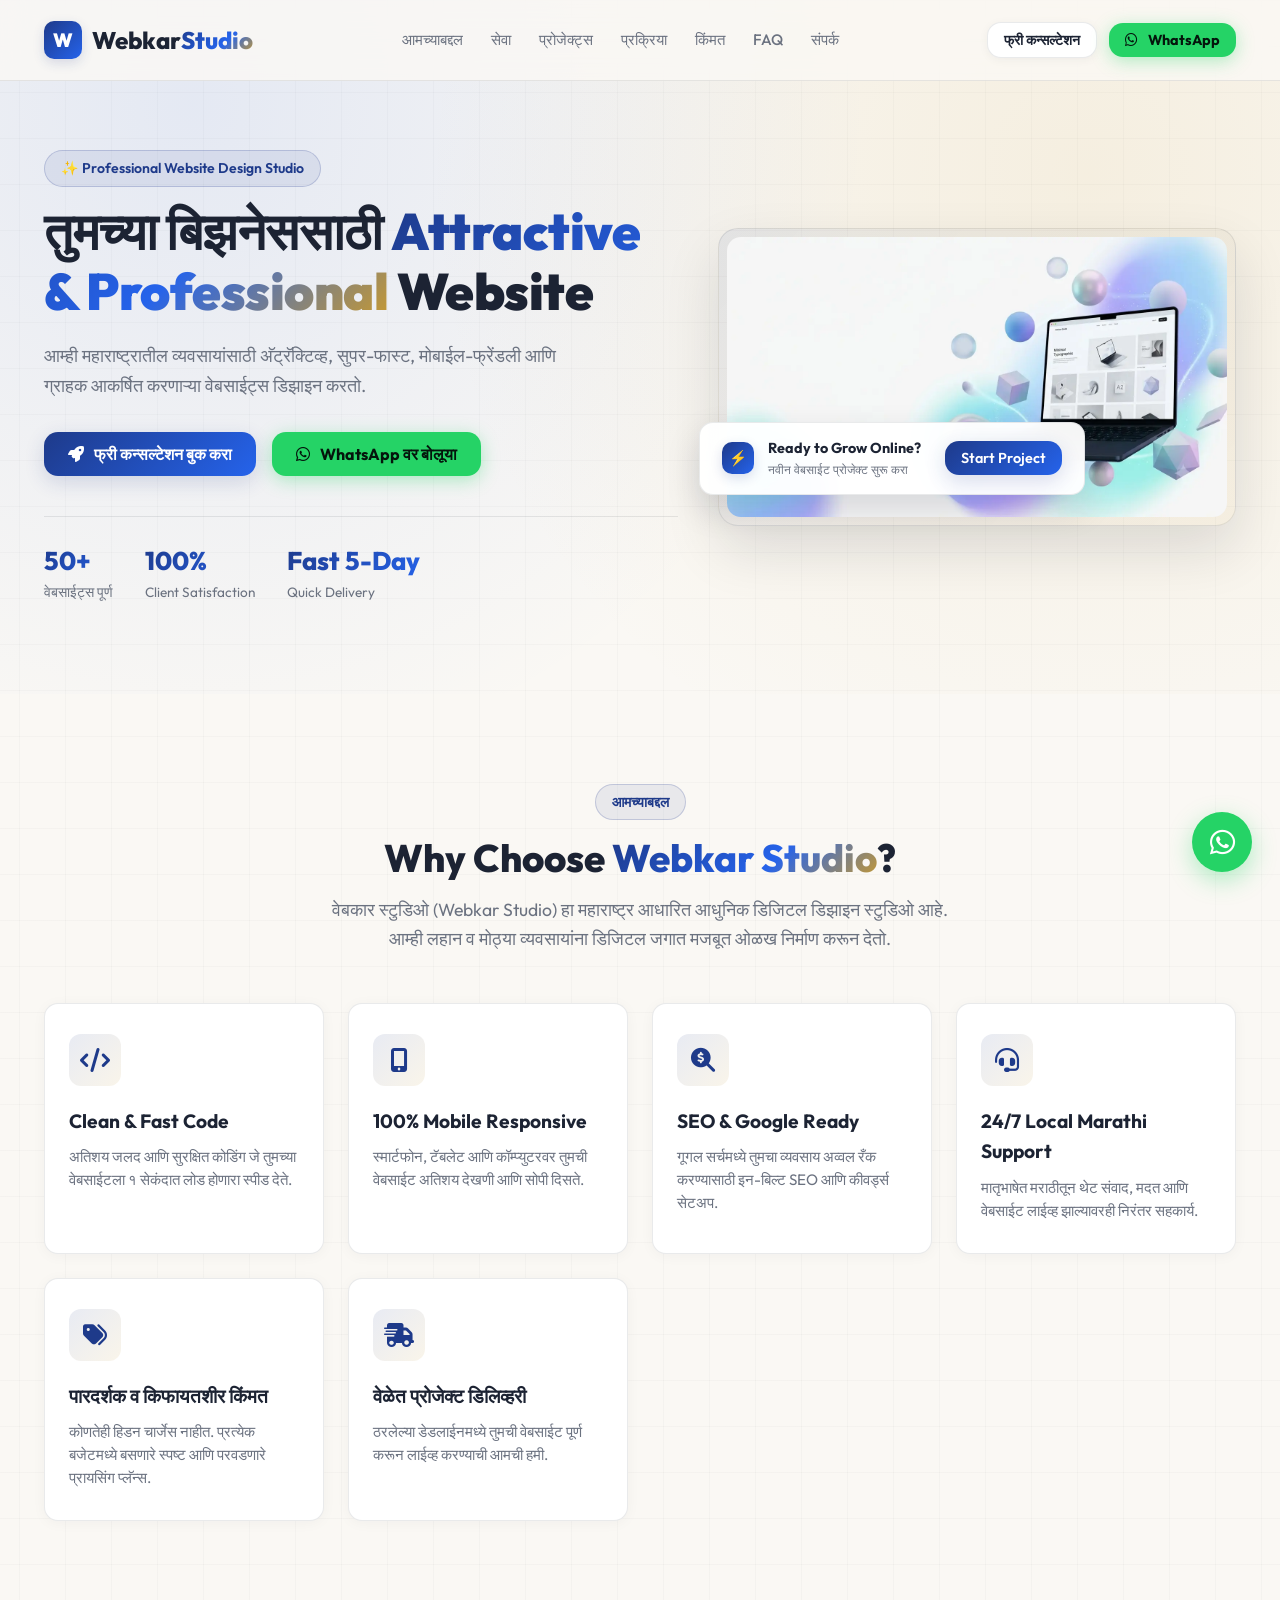
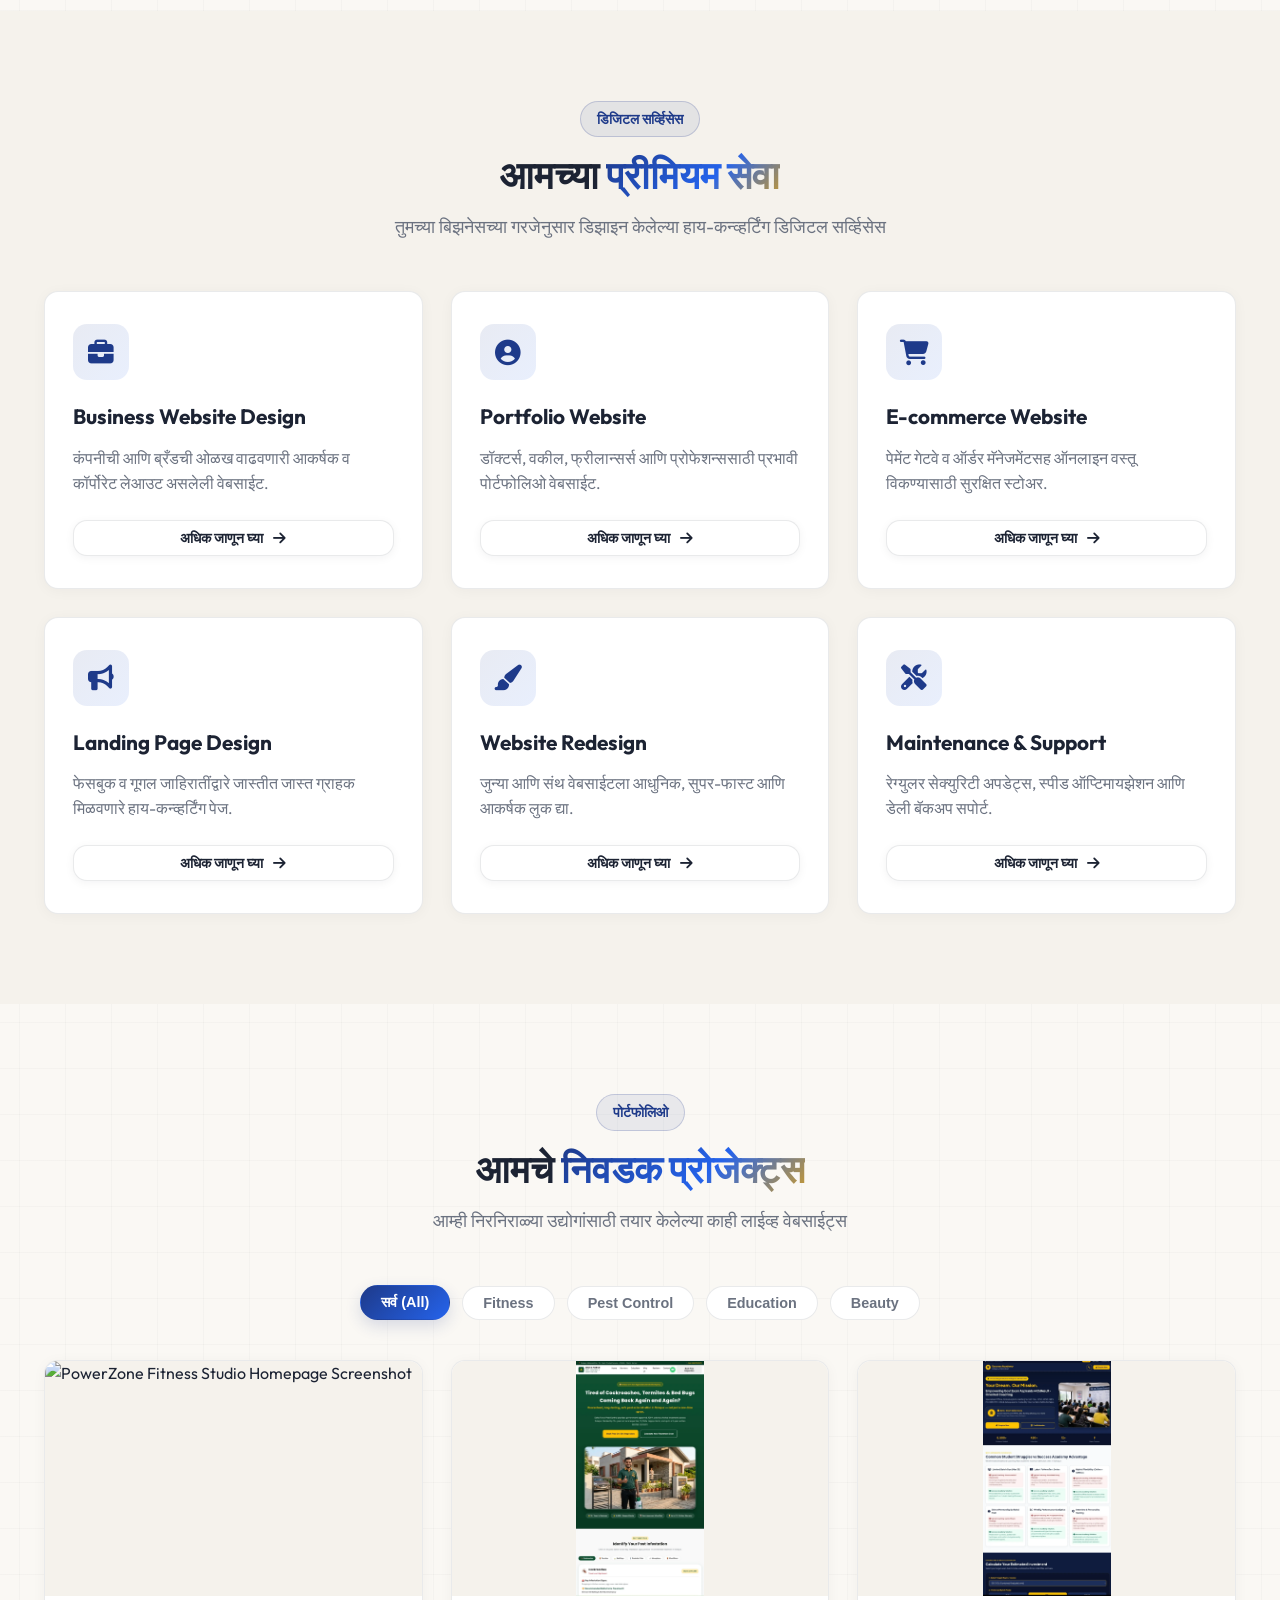
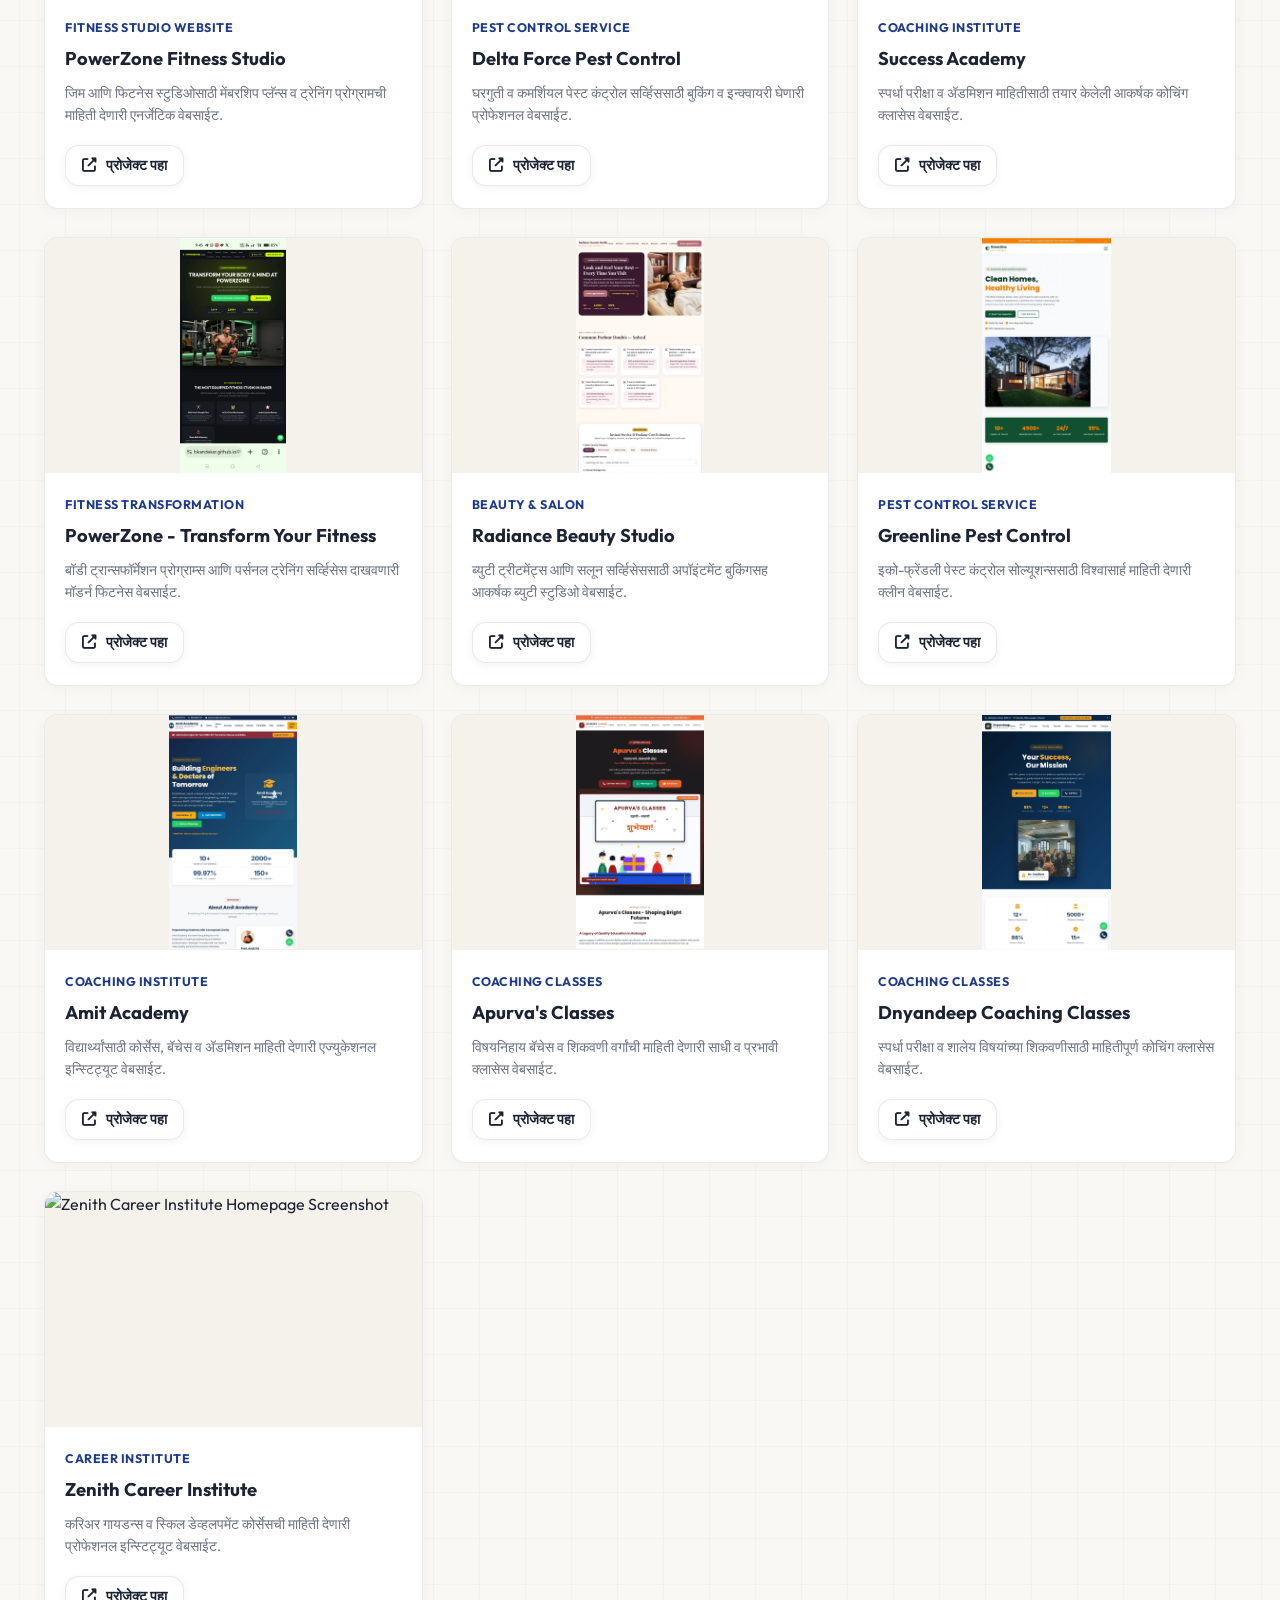
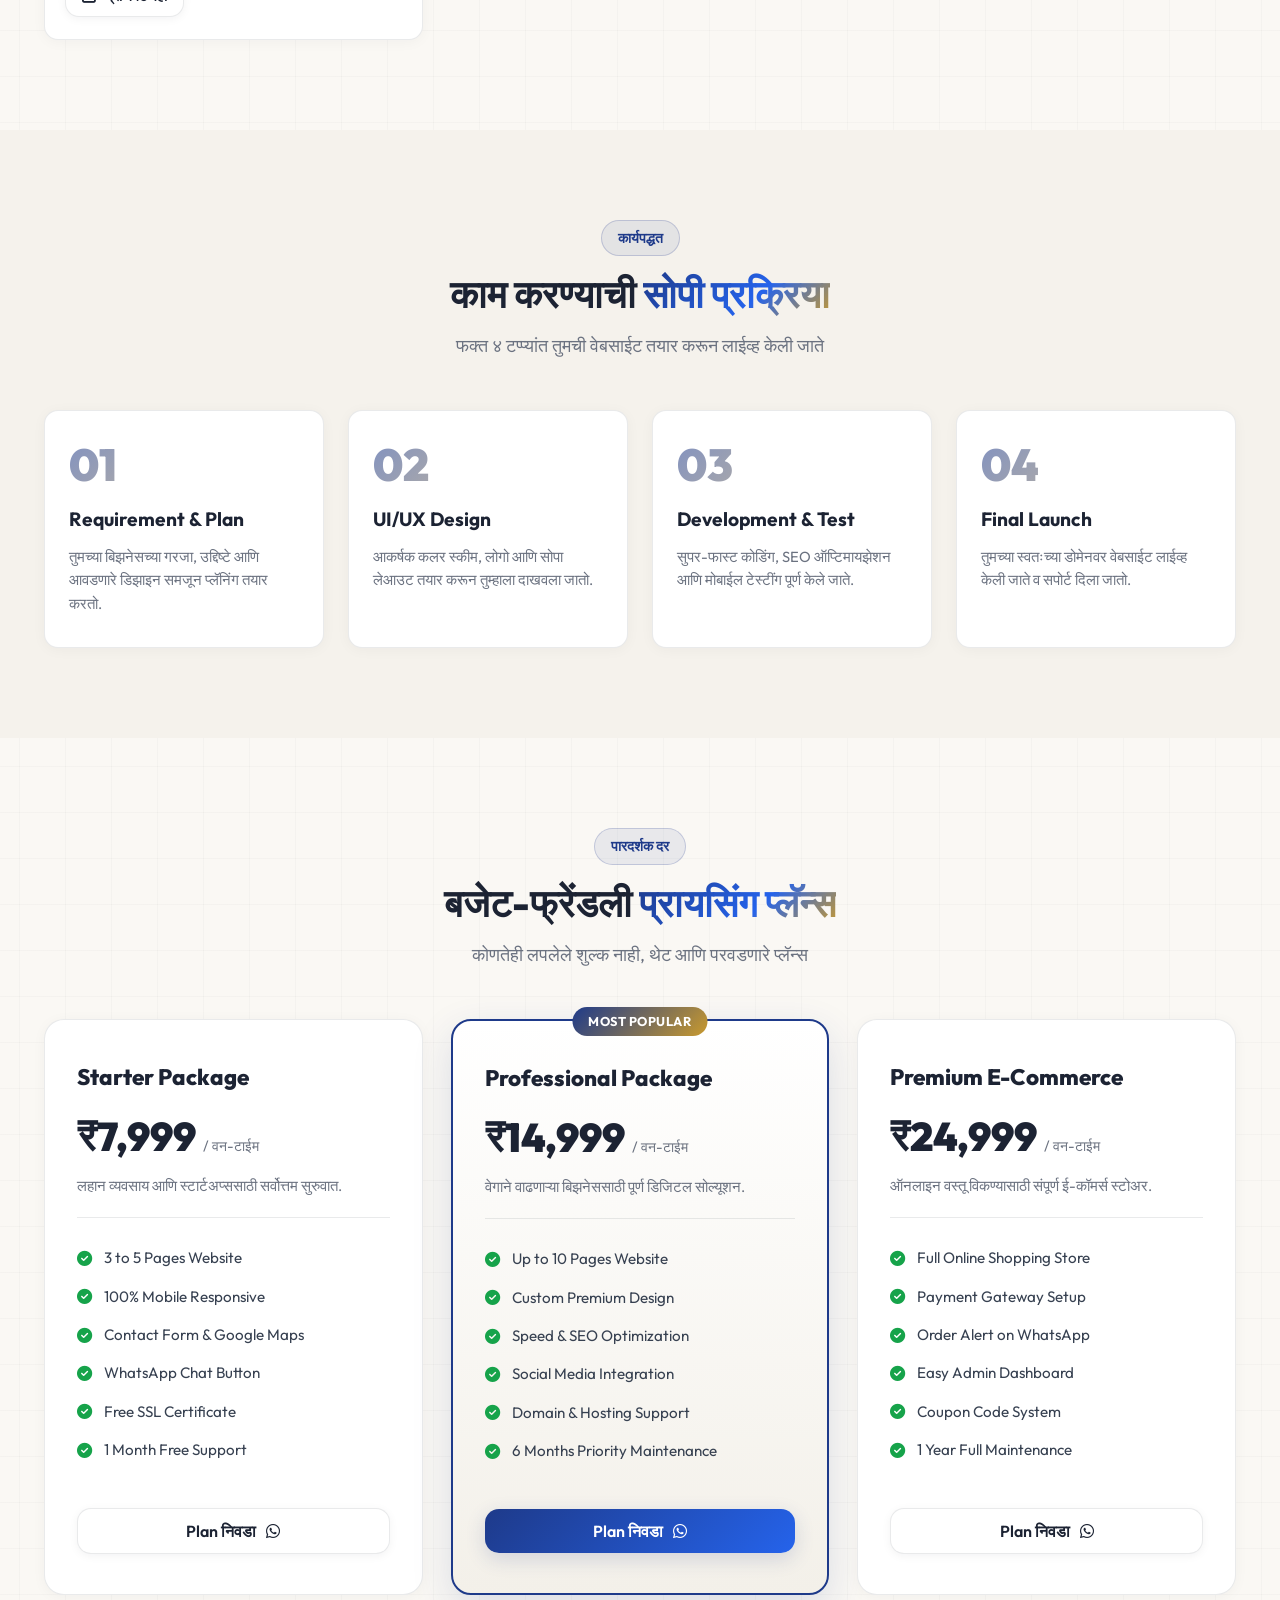
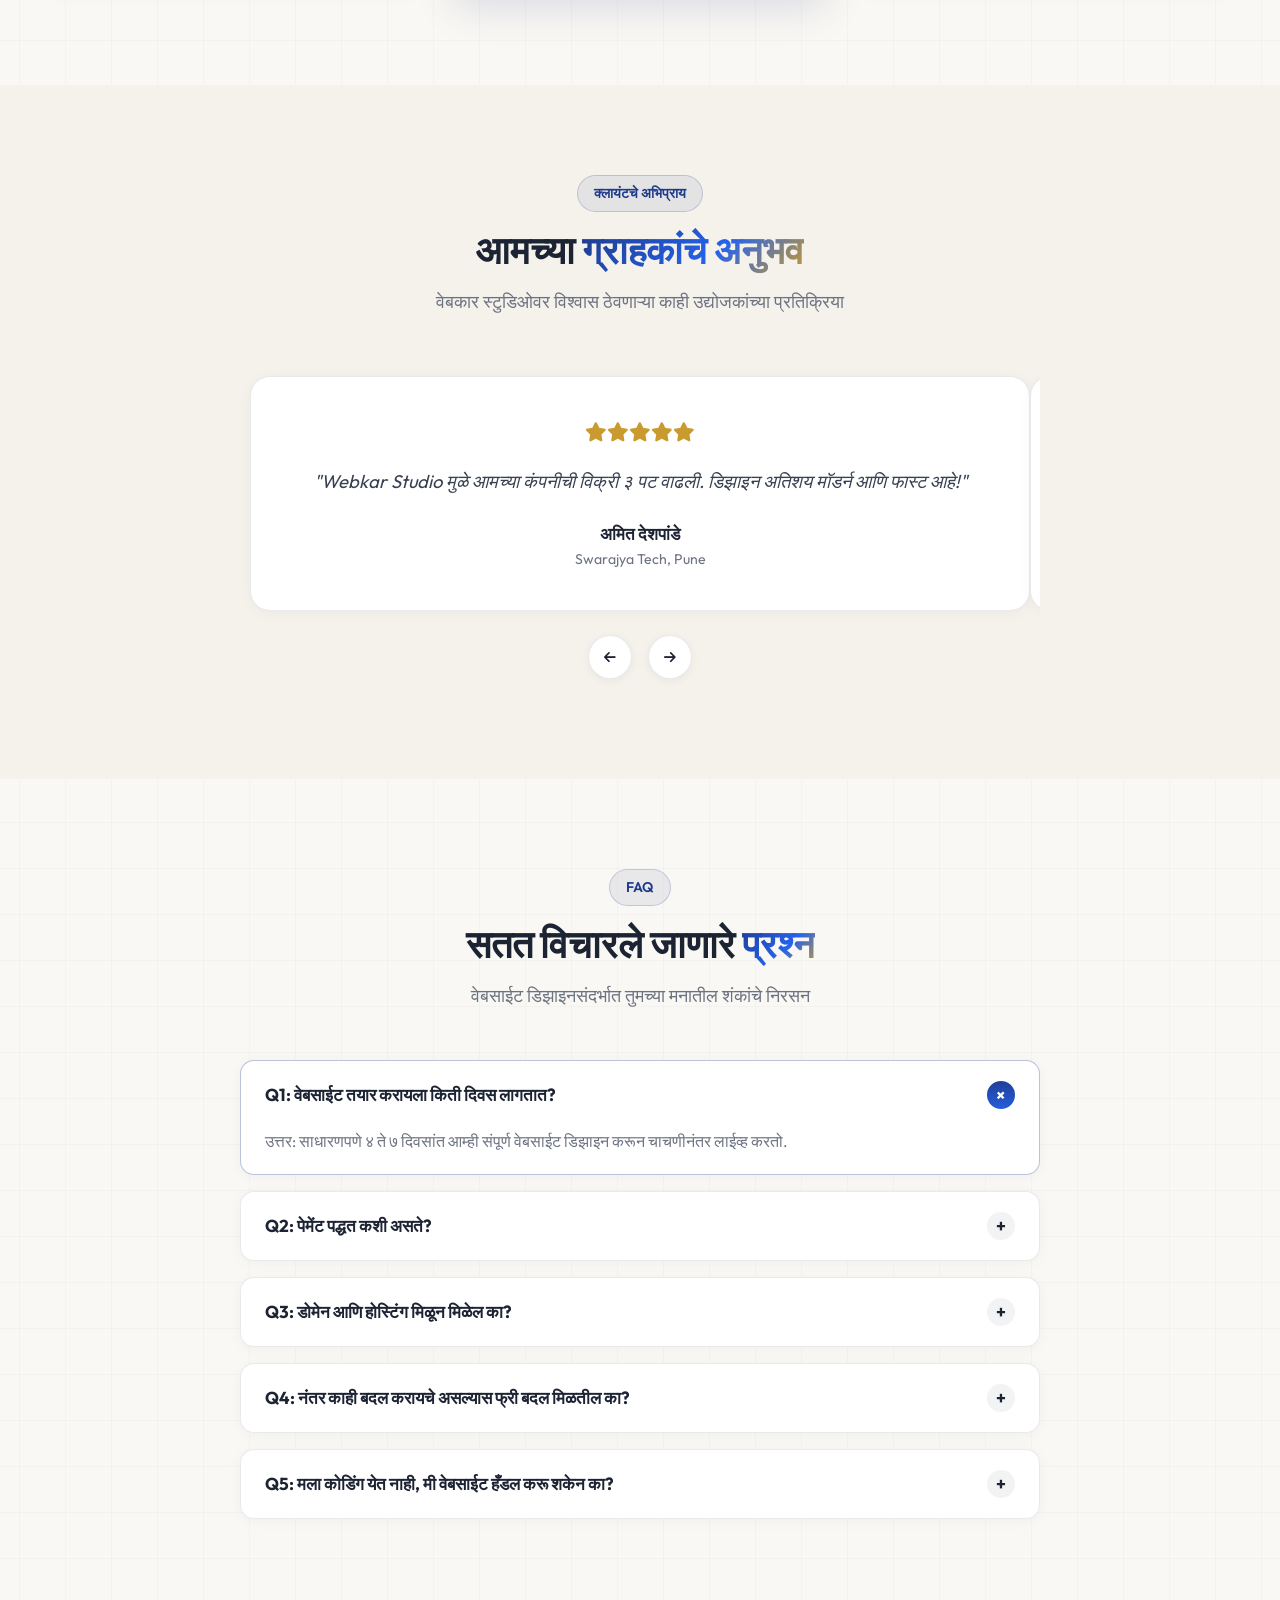
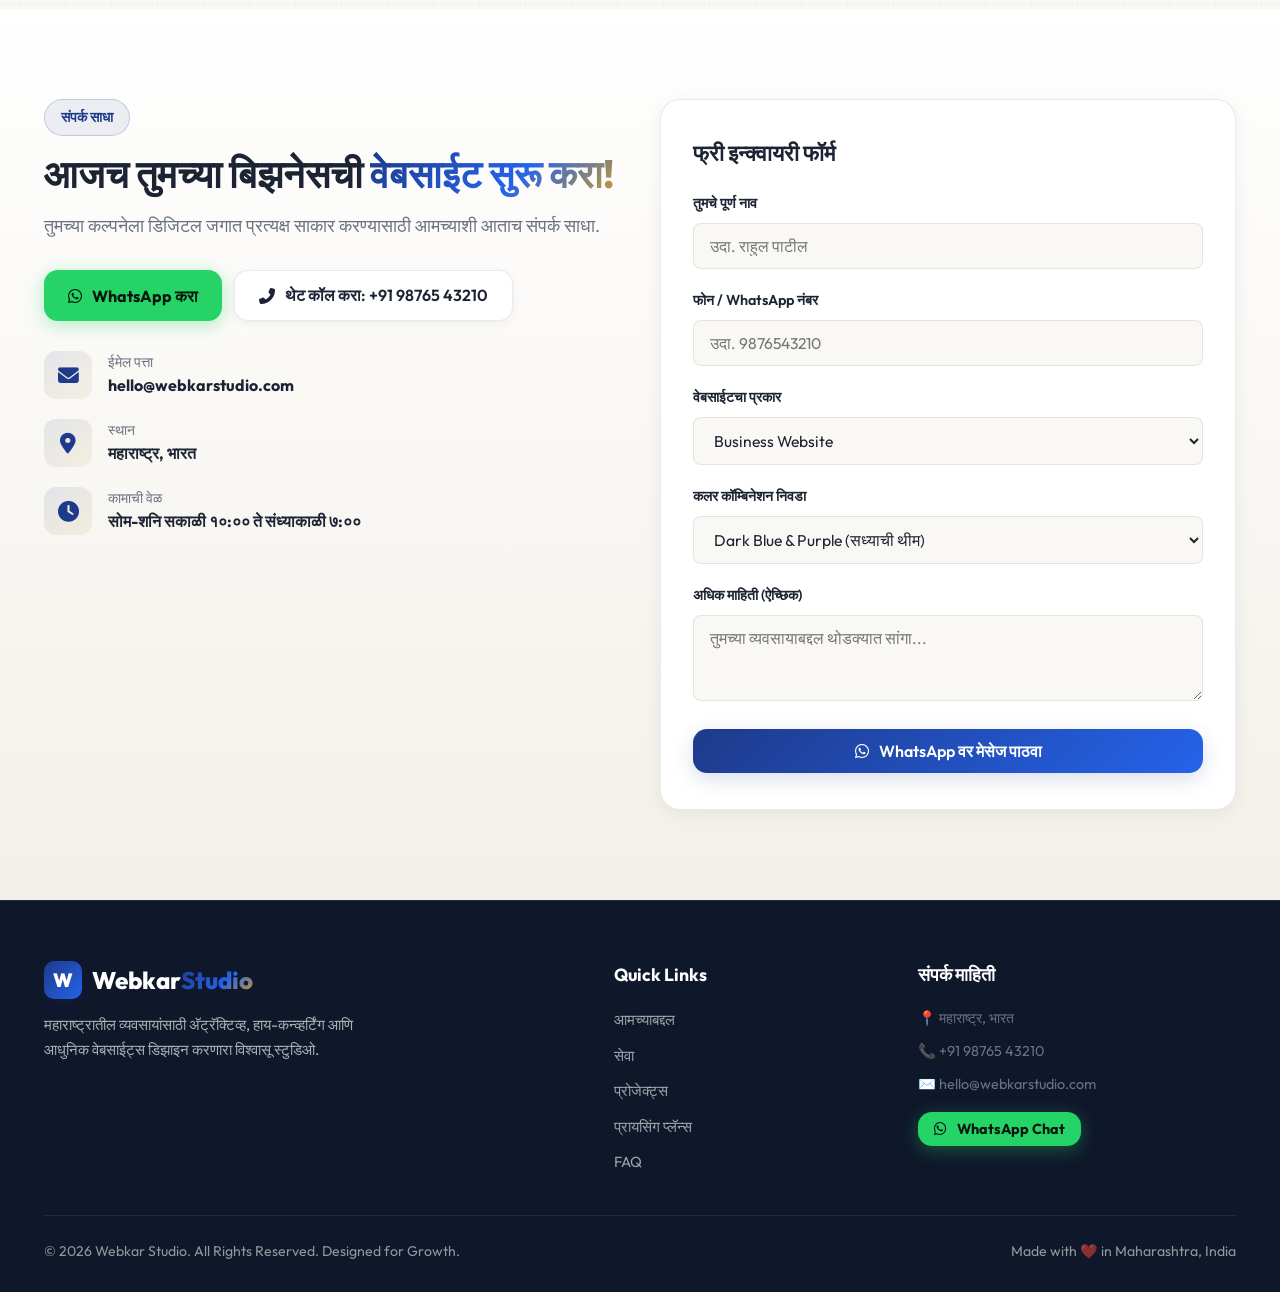
==== commit 74abbba9: "Refactor project cards and contact section Updated background colors, image sources, and links for v" ====
--- a/index.html
+++ b/index.html
@@ -165,7 +165,7 @@
   <!-- ==========================================
        4. Services Section
        ========================================== -->
-  <section class="section" id="services" style="background: rgba(21, 24, 33, 0.4);">
+  <section class="section" id="services" style="background: #F5F2EC;">
     <div class="container">
       <div class="section-header text-center">
         <div class="section-badge">डिजिटल सर्व्हिसेस</div>
@@ -278,14 +278,14 @@
         <!-- Project 1 -->
         <div class="project-card" data-category="fitness">
           <div class="project-thumb-wrapper">
-            <img src="images/project-powerzone-fitness-your-fitness2.webp" alt="PowerZone Fitness Studio Homepage Screenshot" class="project-thumb">
+            <img src="images/project-powerzone-fitness-studio.webp" alt="PowerZone Fitness Studio Homepage Screenshot" class="project-thumb">
           </div>
           <div class="project-content">
             <span class="project-tag">Fitness Studio Website</span>
             <h3 class="project-title">PowerZone Fitness Studio</h3>
             <p class="project-desc">जिम आणि फिटनेस स्टुडिओसाठी मेंबरशिप प्लॅन्स व ट्रेनिंग प्रोग्रामची माहिती देणारी एनर्जेटिक वेबसाईट.</p>
             <div class="project-actions">
-              <a href="https://bkandekar.github.io/PowerZone-Fitness-Studio" target="_blank" rel="noopener" class="btn btn-secondary btn-sm">
+              <a href="https://github.com/bkandekar/PowerZone-Fitness-Studio" target="_blank" rel="noopener" class="btn btn-secondary btn-sm">
                 <i class="fas fa-external-link-alt"></i> प्रोजेक्ट पहा
               </a>
             </div>
@@ -295,14 +295,14 @@
         <!-- Project 2 -->
         <div class="project-card" data-category="pest">
           <div class="project-thumb-wrapper">
-            <img src="images/project-delta-force-pest-control2.webp" alt="Delta Force Pest Control Homepage Screenshot" class="project-thumb">
+            <img src="images/project-delta-force-pest-control.webp" alt="Delta Force Pest Control Homepage Screenshot" class="project-thumb">
           </div>
           <div class="project-content">
             <span class="project-tag">Pest Control Service</span>
             <h3 class="project-title">Delta Force Pest Control</h3>
             <p class="project-desc">घरगुती व कमर्शियल पेस्ट कंट्रोल सर्व्हिससाठी बुकिंग व इन्क्वायरी घेणारी प्रोफेशनल वेबसाईट.</p>
             <div class="project-actions">
-              <a href="https://bkandekar.github.io/Delta-Force-Pest-Control" target="_blank" rel="noopener" class="btn btn-secondary btn-sm">
+              <a href="https://github.com/bkandekar/Delta-Force-Pest-Control" target="_blank" rel="noopener" class="btn btn-secondary btn-sm">
                 <i class="fas fa-external-link-alt"></i> प्रोजेक्ट पहा
               </a>
             </div>
@@ -312,14 +312,14 @@
         <!-- Project 3 -->
         <div class="project-card" data-category="education">
           <div class="project-thumb-wrapper">
-            <img src="images/project-success-academy2.webp" alt="Success Academy Homepage Screenshot" class="project-thumb">
+            <img src="images/project-success-academy.webp" alt="Success Academy Homepage Screenshot" class="project-thumb">
           </div>
           <div class="project-content">
             <span class="project-tag">Coaching Institute</span>
             <h3 class="project-title">Success Academy</h3>
             <p class="project-desc">स्पर्धा परीक्षा व अ‍ॅडमिशन माहितीसाठी तयार केलेली आकर्षक कोचिंग क्लासेस वेबसाईट.</p>
             <div class="project-actions">
-              <a href="https://bkandekar.github.io/Success-Academy" target="_blank" rel="noopener" class="btn btn-secondary btn-sm">
+              <a href="https://github.com/bkandekar/Success-Academy" target="_blank" rel="noopener" class="btn btn-secondary btn-sm">
                 <i class="fas fa-external-link-alt"></i> प्रोजेक्ट पहा
               </a>
             </div>
@@ -329,14 +329,14 @@
         <!-- Project 4 -->
         <div class="project-card" data-category="fitness">
           <div class="project-thumb-wrapper">
-            <img src="images/project-thor-fitness2.webp" alt="PowerZone Transform Your Fitness Homepage Screenshot" class="project-thumb">
+            <img src="images/project-powerzone-transform-your-fitness.webp" alt="PowerZone Transform Your Fitness Homepage Screenshot" class="project-thumb">
           </div>
           <div class="project-content">
             <span class="project-tag">Fitness Transformation</span>
             <h3 class="project-title">PowerZone - Transform Your Fitness</h3>
             <p class="project-desc">बॉडी ट्रान्सफॉर्मेशन प्रोग्राम्स आणि पर्सनल ट्रेनिंग सर्व्हिसेस दाखवणारी मॉडर्न फिटनेस वेबसाईट.</p>
             <div class="project-actions">
-              <a href="https://bkandekar.github.io/Thor-Fitness/" target="_blank" rel="noopener" class="btn btn-secondary btn-sm">
+              <a href="https://github.com/bkandekar/PowerZone-Transform-Your-Fitness" target="_blank" rel="noopener" class="btn btn-secondary btn-sm">
                 <i class="fas fa-external-link-alt"></i> प्रोजेक्ट पहा
               </a>
             </div>
@@ -346,14 +346,14 @@
         <!-- Project 5 -->
         <div class="project-card" data-category="beauty">
           <div class="project-thumb-wrapper">
-            <img src="images/project-radiance-beauty-studio2.webp" alt="Radiance Beauty Studio Homepage Screenshot" class="project-thumb">
+            <img src="images/project-radiance-beauty-studio.webp" alt="Radiance Beauty Studio Homepage Screenshot" class="project-thumb">
           </div>
           <div class="project-content">
             <span class="project-tag">Beauty & Salon</span>
             <h3 class="project-title">Radiance Beauty Studio</h3>
             <p class="project-desc">ब्युटी ट्रीटमेंट्स आणि सलून सर्व्हिसेससाठी अपॉइंटमेंट बुकिंगसह आकर्षक ब्युटी स्टुडिओ वेबसाईट.</p>
             <div class="project-actions">
-              <a href="https://bkandekar.github.io/Radiance-Beauty-Studio" target="_blank" rel="noopener" class="btn btn-secondary btn-sm">
+              <a href="https://github.com/bkandekar/Radiance-Beauty-Studio" target="_blank" rel="noopener" class="btn btn-secondary btn-sm">
                 <i class="fas fa-external-link-alt"></i> प्रोजेक्ट पहा
               </a>
             </div>
@@ -363,14 +363,14 @@
         <!-- Project 6 -->
         <div class="project-card" data-category="pest">
           <div class="project-thumb-wrapper">
-            <img src="images/project-greenline-pest-control2.webp" alt="Greenline Pest Control Homepage Screenshot" class="project-thumb">
+            <img src="images/project-greenline-pest-control.webp" alt="Greenline Pest Control Homepage Screenshot" class="project-thumb">
           </div>
           <div class="project-content">
             <span class="project-tag">Pest Control Service</span>
             <h3 class="project-title">Greenline Pest Control</h3>
             <p class="project-desc">इको-फ्रेंडली पेस्ट कंट्रोल सोल्यूशन्ससाठी विश्वासार्ह माहिती देणारी क्लीन वेबसाईट.</p>
             <div class="project-actions">
-              <a href="https://bkandekar.github.io/Greenline-Pest-Control" target="_blank" rel="noopener" class="btn btn-secondary btn-sm">
+              <a href="https://github.com/bkandekar/Greenline-Pest-Control" target="_blank" rel="noopener" class="btn btn-secondary btn-sm">
                 <i class="fas fa-external-link-alt"></i> प्रोजेक्ट पहा
               </a>
             </div>
@@ -380,7 +380,7 @@
         <!-- Project 7 -->
         <div class="project-card" data-category="education">
           <div class="project-thumb-wrapper">
-            <img src="images/project-amit-academy2.webp" alt="Amit Academy Homepage Screenshot" class="project-thumb">
+            <img src="images/project-amit-academy.webp" alt="Amit Academy Homepage Screenshot" class="project-thumb">
           </div>
           <div class="project-content">
             <span class="project-tag">Coaching Institute</span>
@@ -397,7 +397,7 @@
         <!-- Project 8 -->
         <div class="project-card" data-category="education">
           <div class="project-thumb-wrapper">
-            <img src="images/project-apurvas-classes2.webp" alt="Apurva's Classes Homepage Screenshot" class="project-thumb">
+            <img src="images/project-apurvas-classes.webp" alt="Apurva's Classes Homepage Screenshot" class="project-thumb">
           </div>
           <div class="project-content">
             <span class="project-tag">Coaching Classes</span>
@@ -414,14 +414,14 @@
         <!-- Project 9 -->
         <div class="project-card" data-category="education">
           <div class="project-thumb-wrapper">
-            <img src="images/project-dnyandeep-coaching-classes2.webp" alt="Dnyandeep Coaching Classes Homepage Screenshot" class="project-thumb">
+            <img src="images/project-dnyandeep-coaching-classes.webp" alt="Dnyandeep Coaching Classes Homepage Screenshot" class="project-thumb">
           </div>
           <div class="project-content">
             <span class="project-tag">Coaching Classes</span>
             <h3 class="project-title">Dnyandeep Coaching Classes</h3>
             <p class="project-desc">स्पर्धा परीक्षा व शालेय विषयांच्या शिकवणीसाठी माहितीपूर्ण कोचिंग क्लासेस वेबसाईट.</p>
             <div class="project-actions">
-              <a href="https://bkandekar.github.io/Dnyandeep-coaching-classes-/" target="_blank" rel="noopener" class="btn btn-secondary btn-sm">
+              <a href="https://github.com/bkandekar/Dnyandeep-coaching-classes" target="_blank" rel="noopener" class="btn btn-secondary btn-sm">
                 <i class="fas fa-external-link-alt"></i> प्रोजेक्ट पहा
               </a>
             </div>
@@ -431,14 +431,14 @@
         <!-- Project 10 -->
         <div class="project-card" data-category="education">
           <div class="project-thumb-wrapper">
-            <img src="images/project-zenith-career-institute2.webp" alt="Zenith Career Institute Homepage Screenshot" class="project-thumb">
+            <img src="images/project-zenith-career-institute.webp" alt="Zenith Career Institute Homepage Screenshot" class="project-thumb">
           </div>
           <div class="project-content">
             <span class="project-tag">Career Institute</span>
             <h3 class="project-title">Zenith Career Institute</h3>
             <p class="project-desc">करिअर गायडन्स व स्किल डेव्हलपमेंट कोर्सेसची माहिती देणारी प्रोफेशनल इन्स्टिट्यूट वेबसाईट.</p>
             <div class="project-actions">
-              <a href="https://bkandekar.github.io/Zenith-Career-Institute-" target="_blank" rel="noopener" class="btn btn-secondary btn-sm">
+              <a href="https://github.com/bkandekar/Zenith-Career-Institute-" target="_blank" rel="noopener" class="btn btn-secondary btn-sm">
                 <i class="fas fa-external-link-alt"></i> प्रोजेक्ट पहा
               </a>
             </div>
@@ -452,7 +452,7 @@
   <!-- ==========================================
        6. Process Section
        ========================================== -->
-  <section class="section" id="process" style="background: rgba(21, 24, 33, 0.4);">
+  <section class="section" id="process" style="background: #F5F2EC;">
     <div class="container">
       <div class="section-header text-center">
         <div class="section-badge">कार्यपद्धत</div>
@@ -567,7 +567,7 @@
   <!-- ==========================================
        8. Testimonials Slider
        ========================================== -->
-  <section class="section" id="testimonials" style="background: rgba(21, 24, 33, 0.4);">
+  <section class="section" id="testimonials" style="background: #F5F2EC;">
     <div class="container">
       <div class="section-header text-center">
         <div class="section-badge">क्लायंटचे अभिप्राय</div>
@@ -709,7 +709,7 @@
   <!-- ==========================================
        10. Contact / CTA Section
        ========================================== -->
-  <section class="section" id="contact" style="background: linear-gradient(180deg, rgba(11,13,18,1) 0%, rgba(21,24,33,0.8) 100%);">
+  <section class="section" id="contact" style="background: linear-gradient(180deg, #FFFFFF 0%, #F3F0E9 100%);">
     <div class="container">
       <div class="contact-grid">
         <div>
@@ -723,7 +723,7 @@
             <button class="btn btn-whatsapp" onclick="openWhatsApp('नमस्कार Webkar Studio, मला तात्काळ वेबसाईट सुरू करायची आहे.')">
               <i class="fab fa-whatsapp"></i> WhatsApp करा
             </button>
-            <a href="tel:+919067257872" class="btn btn-secondary">
+            <a href="tel:+919876543210" class="btn btn-secondary">
               <i class="fas fa-phone-alt"></i> थेट कॉल करा: +91 98765 43210
             </a>
           </div>
@@ -835,7 +835,7 @@
         <div>
           <h4 class="footer-heading">संपर्क माहिती</h4>
           <p style="color:var(--text-muted);font-size:0.9rem;margin-bottom:10px;">📍 महाराष्ट्र, भारत</p>
-          <p style="color:var(--text-muted);font-size:0.9rem;margin-bottom:10px;">📞 +91 9067257872</p>
+          <p style="color:var(--text-muted);font-size:0.9rem;margin-bottom:10px;">📞 +91 98765 43210</p>
           <p style="color:var(--text-muted);font-size:0.9rem;margin-bottom:16px;">✉️ hello@webkarstudio.com</p>
           <button class="btn btn-whatsapp btn-sm" onclick="openWhatsApp('नमस्कार Webkar Studio')">
             <i class="fab fa-whatsapp"></i> WhatsApp Chat
@@ -870,7 +870,7 @@
 
         <div class="form-group">
           <label class="form-label" for="modalPhone">मोबाईल / WhatsApp नंबर</label>
-          <input type="tel" id="modalPhone" class="form-input" placeholder="उदा. 9067257872" required>
+          <input type="tel" id="modalPhone" class="form-input" placeholder="उदा. 9876543210" required>
         </div>
 
         <div class="form-group">
--- a/styles.css
+++ b/styles.css
@@ -1,23 +1,26 @@
+
 /* ==========================================================================
    Webkar Studio - Design System & Modern CSS Stylesheet
-   Theme: Modern Dark — Charcoal (#0A0E12, #12171D) + Vibrant Blue-Teal (#22D3EE, #2563EB)
+   Theme: Elegant Light — Cream/White (#FAF8F4, #FFFFFF) + Navy-Blue & Soft Gold accents
    ========================================================================== */
 
 /* 1. CSS Variables & Reset */
 :root {
-  --bg-dark: #0A0E12;
-  --bg-card: #12171D;
-  --bg-card-hover: #1A2129;
-  --primary: #22D3EE;
-  --primary-glow: rgba(34, 211, 238, 0.35);
+  --bg-dark: #FAF8F4;
+  --bg-card: #FFFFFF;
+  --bg-card-hover: #F5F2EC;
+  --primary: #1E3A8A;
+  --primary-glow: rgba(30, 58, 138, 0.16);
   --secondary: #2563EB;
-  --secondary-glow: rgba(37, 99, 235, 0.35);
+  --secondary-glow: rgba(37, 99, 235, 0.16);
+  --gold: #C99A2E;
+  --gold-glow: rgba(201, 154, 46, 0.25);
   --whatsapp: #25D366;
-  --whatsapp-glow: rgba(37, 211, 102, 0.4);
-  --text-white: #FFFFFF;
-  --text-muted: #94A3B8;
-  --border-color: rgba(255, 255, 255, 0.08);
-  --border-focus: rgba(34, 211, 238, 0.5);
+  --whatsapp-glow: rgba(37, 211, 102, 0.35);
+  --text-white: #1C2333;
+  --text-muted: #6B7280;
+  --border-color: rgba(15, 23, 42, 0.09);
+  --border-focus: rgba(30, 58, 138, 0.4);
   --radius-sm: 8px;
   --radius-md: 14px;
   --radius-lg: 20px;
@@ -50,7 +53,7 @@
   position: relative;
 }
 
-/* Ambient glowing background blobs for a premium tech feel */
+/* Soft ambient glow blobs for a gentle premium feel */
 body::before,
 body::after {
   content: '';
@@ -59,7 +62,7 @@
   filter: blur(120px);
   z-index: -1;
   pointer-events: none;
-  opacity: 0.55;
+  opacity: 0.5;
   animation: blobFloat 14s ease-in-out infinite;
 }
 
@@ -68,7 +71,7 @@
   height: 520px;
   top: -140px;
   left: -120px;
-  background: radial-gradient(circle, rgba(34, 211, 238, 0.35) 0%, transparent 70%);
+  background: radial-gradient(circle, rgba(37, 99, 235, 0.16) 0%, transparent 70%);
 }
 
 body::after {
@@ -76,7 +79,7 @@
   height: 560px;
   bottom: -160px;
   right: -140px;
-  background: radial-gradient(circle, rgba(37, 99, 235, 0.32) 0%, transparent 70%);
+  background: radial-gradient(circle, rgba(201, 154, 46, 0.16) 0%, transparent 70%);
   animation-delay: 4s;
 }
 
@@ -85,11 +88,11 @@
   50% { transform: translate(30px, -30px) scale(1.08); }
 }
 
-/* Subtle tech grid overlay across the page */
+/* Subtle warm grid overlay across the page */
 body {
   background-image:
-    linear-gradient(rgba(255, 255, 255, 0.025) 1px, transparent 1px),
-    linear-gradient(90deg, rgba(255, 255, 255, 0.025) 1px, transparent 1px);
+    linear-gradient(rgba(15, 23, 42, 0.025) 1px, transparent 1px),
+    linear-gradient(90deg, rgba(15, 23, 42, 0.025) 1px, transparent 1px);
   background-size: 46px 46px;
   background-position: center top;
 }
@@ -102,7 +105,7 @@
   background: var(--bg-dark);
 }
 ::-webkit-scrollbar-thumb {
-  background: #232B36;
+  background: #D9D3C7;
   border-radius: 5px;
 }
 ::-webkit-scrollbar-thumb:hover {
@@ -124,7 +127,7 @@
 }
 
 .text-gradient {
-  background: linear-gradient(135deg, #22D3EE 0%, #38BDF8 45%, #6366F1 100%);
+  background: linear-gradient(135deg, #1E3A8A 0%, #2563EB 60%, #C99A2E 100%);
   -webkit-background-clip: text;
   -webkit-text-fill-color: transparent;
 }
@@ -143,9 +146,9 @@
   gap: 8px;
   padding: 6px 16px;
   border-radius: var(--radius-full);
-  background: rgba(34, 211, 238, 0.12);
-  border: 1px solid rgba(34, 211, 238, 0.25);
-  color: #22D3EE;
+  background: rgba(30, 58, 138, 0.08);
+  border: 1px solid rgba(30, 58, 138, 0.2);
+  color: #1E3A8A;
   font-size: 0.88rem;
   font-weight: 600;
   margin-bottom: 14px;
@@ -156,6 +159,7 @@
   font-weight: 800;
   line-height: 1.25;
   margin-bottom: 14px;
+  color: var(--text-white);
 }
 
 .section-subtitle {
@@ -185,24 +189,25 @@
 
 .btn-primary {
   background: linear-gradient(135deg, var(--primary) 0%, var(--secondary) 100%);
-  color: #051018;
-  box-shadow: 0 4px 20px var(--primary-glow);
+  color: #FFFFFF;
+  box-shadow: 0 6px 20px var(--primary-glow);
 }
 
 .btn-primary:hover {
   transform: translateY(-2px);
-  box-shadow: 0 8px 28px rgba(34, 211, 238, 0.5);
+  box-shadow: 0 10px 28px rgba(30, 58, 138, 0.32);
 }
 
 .btn-secondary {
-  background: rgba(255, 255, 255, 0.06);
-  color: var(--text-white);
-  border: 1px solid var(--border-color);
+  background: #FFFFFF;
+  color: var(--text-white);
+  border: 1px solid var(--border-color);
+  box-shadow: 0 2px 10px rgba(15, 23, 42, 0.05);
 }
 
 .btn-secondary:hover {
-  background: rgba(255, 255, 255, 0.12);
-  border-color: rgba(34, 211, 238, 0.3);
+  background: #F5F2EC;
+  border-color: rgba(30, 58, 138, 0.25);
   transform: translateY(-2px);
 }
 
@@ -216,7 +221,7 @@
 .btn-whatsapp:hover {
   transform: translateY(-2px);
   background: #22C55E;
-  box-shadow: 0 8px 24px rgba(37, 211, 102, 0.5);
+  box-shadow: 0 8px 24px rgba(37, 211, 102, 0.45);
 }
 
 .btn-sm {
@@ -233,7 +238,7 @@
   left: 0;
   width: 100%;
   z-index: 1000;
-  background: rgba(10, 14, 18, 0.75);
+  background: rgba(250, 248, 244, 0.82);
   backdrop-filter: blur(16px);
   -webkit-backdrop-filter: blur(16px);
   border-bottom: 1px solid var(--border-color);
@@ -265,7 +270,7 @@
   display: flex;
   align-items: center;
   justify-content: center;
-  color: #051018;
+  color: #FFFFFF;
   font-weight: 900;
   font-size: 1.2rem;
   box-shadow: 0 4px 12px var(--primary-glow);
@@ -298,7 +303,7 @@
   left: 0;
   width: 0%;
   height: 2px;
-  background: linear-gradient(90deg, var(--primary), var(--secondary));
+  background: linear-gradient(90deg, var(--primary), var(--gold));
   transition: var(--transition-fast);
   border-radius: 2px;
 }
@@ -330,8 +335,8 @@
   padding-top: 150px;
   padding-bottom: 90px;
   background:
-    radial-gradient(circle at 15% 15%, rgba(34, 211, 238, 0.14) 0%, transparent 55%),
-    radial-gradient(circle at 85% 25%, rgba(37, 99, 235, 0.14) 0%, transparent 55%);
+    radial-gradient(circle at 15% 15%, rgba(37, 99, 235, 0.10) 0%, transparent 55%),
+    radial-gradient(circle at 85% 25%, rgba(201, 154, 46, 0.10) 0%, transparent 55%);
   position: relative;
   overflow: hidden;
 }
@@ -355,6 +360,7 @@
   line-height: 1.18;
   margin-bottom: 20px;
   letter-spacing: -0.5px;
+  color: var(--text-white);
 }
 
 .hero-subtext {
@@ -390,7 +396,7 @@
 .stat-num {
   font-size: 1.6rem;
   font-weight: 800;
-  background: linear-gradient(135deg, #22D3EE, #38BDF8);
+  background: linear-gradient(135deg, #1E3A8A, #2563EB);
   -webkit-background-clip: text;
   -webkit-text-fill-color: transparent;
 }
@@ -404,9 +410,9 @@
   position: relative;
   border-radius: var(--radius-lg);
   padding: 8px;
-  background: linear-gradient(135deg, rgba(34, 211, 238, 0.15), rgba(37, 99, 235, 0.06));
-  border: 1px solid var(--border-color);
-  box-shadow: 0 20px 50px rgba(0, 0, 0, 0.55);
+  background: linear-gradient(135deg, rgba(30, 58, 138, 0.08), rgba(201, 154, 46, 0.06));
+  border: 1px solid var(--border-color);
+  box-shadow: 0 24px 55px rgba(15, 23, 42, 0.12);
 }
 
 .hero-image {
@@ -421,7 +427,7 @@
   position: absolute;
   bottom: 30px;
   left: -20px;
-  background: rgba(18, 23, 29, 0.92);
+  background: rgba(255, 255, 255, 0.96);
   backdrop-filter: blur(12px);
   border: 1px solid var(--border-color);
   padding: 14px 22px;
@@ -429,7 +435,7 @@
   display: flex;
   align-items: center;
   gap: 14px;
-  box-shadow: 0 10px 30px rgba(0,0,0,0.4);
+  box-shadow: 0 14px 34px rgba(15, 23, 42, 0.14);
   animation: floatAnim 4s ease-in-out infinite;
 }
 
@@ -456,31 +462,21 @@
   transition: var(--transition-normal);
   position: relative;
   overflow: hidden;
-}
-
-.feature-card::before {
-  content: '';
-  position: absolute;
-  inset: 0;
-  border-radius: var(--radius-md);
-  padding: 1px;
-  background: linear-gradient(135deg, rgba(34, 211, 238, 0), rgba(34, 211, 238, 0));
-  transition: var(--transition-normal);
-  pointer-events: none;
+  box-shadow: 0 2px 14px rgba(15, 23, 42, 0.04);
 }
 
 .feature-card:hover {
   transform: translateY(-6px);
   background: var(--bg-card-hover);
-  border-color: rgba(34, 211, 238, 0.35);
-  box-shadow: 0 12px 30px rgba(34, 211, 238, 0.12);
+  border-color: rgba(30, 58, 138, 0.25);
+  box-shadow: 0 16px 34px rgba(15, 23, 42, 0.10);
 }
 
 .feature-icon {
   width: 52px;
   height: 52px;
   border-radius: 12px;
-  background: linear-gradient(135deg, rgba(34, 211, 238, 0.16), rgba(37, 99, 235, 0.12));
+  background: linear-gradient(135deg, rgba(30, 58, 138, 0.10), rgba(201, 154, 46, 0.10));
   color: var(--primary);
   display: flex;
   align-items: center;
@@ -493,6 +489,7 @@
   font-size: 1.2rem;
   font-weight: 700;
   margin-bottom: 10px;
+  color: var(--text-white);
 }
 
 .feature-desc {
@@ -519,12 +516,13 @@
   flex-direction: column;
   justify-content: space-between;
   transition: var(--transition-normal);
+  box-shadow: 0 2px 14px rgba(15, 23, 42, 0.04);
 }
 
 .service-card:hover {
   transform: translateY(-6px);
-  border-color: rgba(37, 99, 235, 0.4);
-  box-shadow: 0 14px 36px rgba(34, 211, 238, 0.14);
+  border-color: rgba(201, 154, 46, 0.35);
+  box-shadow: 0 18px 38px rgba(15, 23, 42, 0.10);
 }
 
 .service-header {
@@ -538,7 +536,7 @@
   width: 56px;
   height: 56px;
   border-radius: 14px;
-  background: linear-gradient(135deg, rgba(34, 211, 238, 0.16), rgba(37, 99, 235, 0.16));
+  background: linear-gradient(135deg, rgba(30, 58, 138, 0.10), rgba(37, 99, 235, 0.10));
   display: flex;
   align-items: center;
   justify-content: center;
@@ -550,6 +548,7 @@
   font-size: 1.3rem;
   font-weight: 700;
   margin-bottom: 12px;
+  color: var(--text-white);
 }
 
 .service-desc {
@@ -573,7 +572,7 @@
 .filter-btn {
   padding: 8px 20px;
   border-radius: var(--radius-full);
-  background: rgba(255, 255, 255, 0.05);
+  background: #FFFFFF;
   border: 1px solid var(--border-color);
   color: var(--text-muted);
   font-weight: 600;
@@ -584,9 +583,9 @@
 
 .filter-btn.active, .filter-btn:hover {
   background: linear-gradient(135deg, var(--primary), var(--secondary));
-  color: #051018;
+  color: #FFFFFF;
   border-color: transparent;
-  box-shadow: 0 4px 14px var(--primary-glow);
+  box-shadow: 0 6px 16px var(--primary-glow);
 }
 
 .projects-grid {
@@ -603,12 +602,13 @@
   transition: var(--transition-normal);
   display: flex;
   flex-direction: column;
+  box-shadow: 0 2px 14px rgba(15, 23, 42, 0.04);
 }
 
 .project-card:hover {
   transform: translateY(-8px);
-  border-color: rgba(34, 211, 238, 0.4);
-  box-shadow: 0 16px 40px rgba(0, 0, 0, 0.5);
+  border-color: rgba(30, 58, 138, 0.3);
+  box-shadow: 0 20px 42px rgba(15, 23, 42, 0.12);
 }
 
 .project-thumb-wrapper {
@@ -616,7 +616,7 @@
   aspect-ratio: 16 / 10;
   overflow: hidden;
   position: relative;
-  background: #0A0E12;
+  background: #F5F2EC;
   display: flex;
   align-items: flex-start;
   justify-content: center;
@@ -687,18 +687,19 @@
   padding: 32px 24px;
   position: relative;
   transition: var(--transition-normal);
+  box-shadow: 0 2px 14px rgba(15, 23, 42, 0.04);
 }
 
 .process-card:hover {
   transform: translateY(-4px);
   background: var(--bg-card-hover);
-  border-color: rgba(34, 211, 238, 0.3);
+  border-color: rgba(30, 58, 138, 0.2);
 }
 
 .process-number {
   font-size: 2.8rem;
   font-weight: 900;
-  background: linear-gradient(135deg, rgba(34, 211, 238, 0.35), rgba(37, 99, 235, 0.35));
+  background: linear-gradient(135deg, rgba(30, 58, 138, 0.55), rgba(201, 154, 46, 0.55));
   -webkit-background-clip: text;
   -webkit-text-fill-color: transparent;
   line-height: 1;
@@ -709,6 +710,7 @@
   font-size: 1.2rem;
   font-weight: 700;
   margin-bottom: 10px;
+  color: var(--text-white);
 }
 
 .process-desc {
@@ -735,12 +737,13 @@
   flex-direction: column;
   position: relative;
   transition: var(--transition-normal);
+  box-shadow: 0 2px 14px rgba(15, 23, 42, 0.04);
 }
 
 .pricing-card.featured {
-  background: linear-gradient(180deg, #16202A 0%, #12171D 100%);
+  background: linear-gradient(180deg, #FFFFFF 0%, #F3F0E9 100%);
   border: 2px solid var(--primary);
-  box-shadow: 0 10px 40px rgba(34, 211, 238, 0.2);
+  box-shadow: 0 14px 40px rgba(30, 58, 138, 0.14);
 }
 
 .popular-badge {
@@ -748,8 +751,8 @@
   top: -14px;
   left: 50%;
   transform: translateX(-50%);
-  background: linear-gradient(135deg, var(--primary), var(--secondary));
-  color: #051018;
+  background: linear-gradient(135deg, var(--primary), var(--gold));
+  color: #FFFFFF;
   padding: 4px 16px;
   border-radius: var(--radius-full);
   font-size: 0.8rem;
@@ -762,6 +765,7 @@
   font-size: 1.4rem;
   font-weight: 800;
   margin-bottom: 8px;
+  color: var(--text-white);
 }
 
 .pricing-price {
@@ -796,12 +800,12 @@
   align-items: center;
   gap: 12px;
   font-size: 0.95rem;
-  color: #D1D5DB;
+  color: #374151;
   margin-bottom: 14px;
 }
 
 .pricing-feature-item i {
-  color: #2DD4BF;
+  color: #16A34A;
 }
 
 /* ==========================================================================
@@ -828,10 +832,11 @@
   padding: 40px 32px;
   text-align: center;
   box-sizing: border-box;
+  box-shadow: 0 2px 14px rgba(15, 23, 42, 0.04);
 }
 
 .testimonial-stars {
-  color: #FBBF24;
+  color: #C99A2E;
   font-size: 1.2rem;
   margin-bottom: 18px;
 }
@@ -839,7 +844,7 @@
 .testimonial-text {
   font-size: 1.15rem;
   line-height: 1.7;
-  color: #E5E7EB;
+  color: #374151;
   margin-bottom: 24px;
   font-style: italic;
 }
@@ -853,6 +858,7 @@
 .client-name {
   font-weight: 700;
   font-size: 1.05rem;
+  color: var(--text-white);
 }
 
 .client-role {
@@ -880,12 +886,13 @@
   justify-content: center;
   cursor: pointer;
   transition: var(--transition-fast);
+  box-shadow: 0 2px 10px rgba(15, 23, 42, 0.05);
 }
 
 .slider-btn:hover {
   background: linear-gradient(135deg, var(--primary), var(--secondary));
   border-color: transparent;
-  color: #051018;
+  color: #FFFFFF;
 }
 
 /* ==========================================================================
@@ -905,6 +912,7 @@
   border-radius: var(--radius-md);
   overflow: hidden;
   transition: var(--transition-fast);
+  box-shadow: 0 2px 14px rgba(15, 23, 42, 0.04);
 }
 
 .faq-header {
@@ -926,13 +934,14 @@
   width: 28px;
   height: 28px;
   border-radius: 50%;
-  background: rgba(255, 255, 255, 0.06);
+  background: rgba(15, 23, 42, 0.05);
   display: flex;
   align-items: center;
   justify-content: center;
   font-weight: 700;
   font-size: 1.1rem;
   transition: transform 0.3s ease;
+  color: var(--text-white);
 }
 
 .faq-answer {
@@ -946,12 +955,12 @@
 }
 
 .faq-item.active {
-  border-color: rgba(34, 211, 238, 0.4);
+  border-color: rgba(30, 58, 138, 0.3);
 
   .faq-toggle-icon {
     transform: rotate(45deg);
     background: linear-gradient(135deg, var(--primary), var(--secondary));
-    color: #051018;
+    color: #FFFFFF;
   }
 
   .faq-answer {
@@ -975,6 +984,7 @@
   border: 1px solid var(--border-color);
   border-radius: var(--radius-lg);
   padding: 36px 32px;
+  box-shadow: 0 4px 20px rgba(15, 23, 42, 0.06);
 }
 
 .form-group {
@@ -993,7 +1003,7 @@
   width: 100%;
   padding: 12px 16px;
   border-radius: var(--radius-sm);
-  background: rgba(255, 255, 255, 0.04);
+  background: #FAF8F4;
   border: 1px solid var(--border-color);
   color: var(--text-white);
   font-family: inherit;
@@ -1004,8 +1014,8 @@
 
 .form-input:focus, .form-select:focus, .form-textarea:focus {
   border-color: var(--primary);
-  background: rgba(255, 255, 255, 0.08);
-  box-shadow: 0 0 0 3px rgba(34, 211, 238, 0.2);
+  background: #FFFFFF;
+  box-shadow: 0 0 0 3px rgba(30, 58, 138, 0.14);
 }
 
 .form-select option {
@@ -1030,7 +1040,7 @@
   width: 48px;
   height: 48px;
   border-radius: 12px;
-  background: linear-gradient(135deg, rgba(34, 211, 238, 0.16), rgba(37, 99, 235, 0.12));
+  background: linear-gradient(135deg, rgba(30, 58, 138, 0.10), rgba(201, 154, 46, 0.10));
   color: var(--primary);
   display: flex;
   align-items: center;
@@ -1039,13 +1049,18 @@
 }
 
 /* ==========================================================================
-   12. Footer
+   12. Footer (kept dark navy for grounded contrast against the light page)
    ========================================================================== */
 .footer {
-  background: #06090C;
-  border-top: 1px solid var(--border-color);
+  background: #0F172A;
+  border-top: 1px solid rgba(255, 255, 255, 0.08);
   padding-top: 60px;
   padding-bottom: 30px;
+}
+
+.footer .brand-logo,
+.footer .brand-logo span {
+  color: #FFFFFF;
 }
 
 .footer-grid {
@@ -1056,7 +1071,7 @@
 }
 
 .footer-col-desc {
-  color: var(--text-muted);
+  color: rgba(255, 255, 255, 0.65);
   font-size: 0.95rem;
   margin-top: 14px;
   max-width: 320px;
@@ -1066,7 +1081,7 @@
   font-size: 1.1rem;
   font-weight: 700;
   margin-bottom: 18px;
-  color: var(--text-white);
+  color: #FFFFFF;
 }
 
 .footer-links {
@@ -1077,23 +1092,23 @@
 }
 
 .footer-links a {
-  color: var(--text-muted);
+  color: rgba(255, 255, 255, 0.6);
   text-decoration: none;
   font-size: 0.92rem;
   transition: var(--transition-fast);
 }
 
 .footer-links a:hover {
-  color: var(--primary);
+  color: #C99A2E;
 }
 
 .footer-bottom {
-  border-top: 1px solid var(--border-color);
+  border-top: 1px solid rgba(255, 255, 255, 0.08);
   padding-top: 24px;
   display: flex;
   align-items: center;
   justify-content: space-between;
-  color: var(--text-muted);
+  color: rgba(255, 255, 255, 0.55);
   font-size: 0.88rem;
 }
 
@@ -1121,7 +1136,7 @@
 
 .whatsapp-float:hover {
   transform: scale(1.1);
-  box-shadow: 0 12px 30px rgba(37, 211, 102, 0.6);
+  box-shadow: 0 12px 30px rgba(37, 211, 102, 0.55);
 }
 
 /* Modal Window */
@@ -1131,7 +1146,7 @@
   left: 0;
   width: 100%;
   height: 100%;
-  background: rgba(0, 0, 0, 0.75);
+  background: rgba(15, 23, 42, 0.55);
   backdrop-filter: blur(8px);
   z-index: 2000;
   display: flex;
@@ -1158,7 +1173,7 @@
   position: relative;
   transform: translateY(20px);
   transition: var(--transition-fast);
-  box-shadow: 0 20px 50px rgba(0, 0, 0, 0.6);
+  box-shadow: 0 24px 60px rgba(15, 23, 42, 0.25);
 }
 
 .modal-overlay.active .modal-container {
@@ -1217,7 +1232,7 @@
     left: -100%;
     width: 100%;
     height: calc(100vh - 80px);
-    background: rgba(10, 14, 18, 0.98);
+    background: rgba(250, 248, 244, 0.98);
     backdrop-filter: blur(16px);
     flex-direction: column;
     padding: 40px 24px;
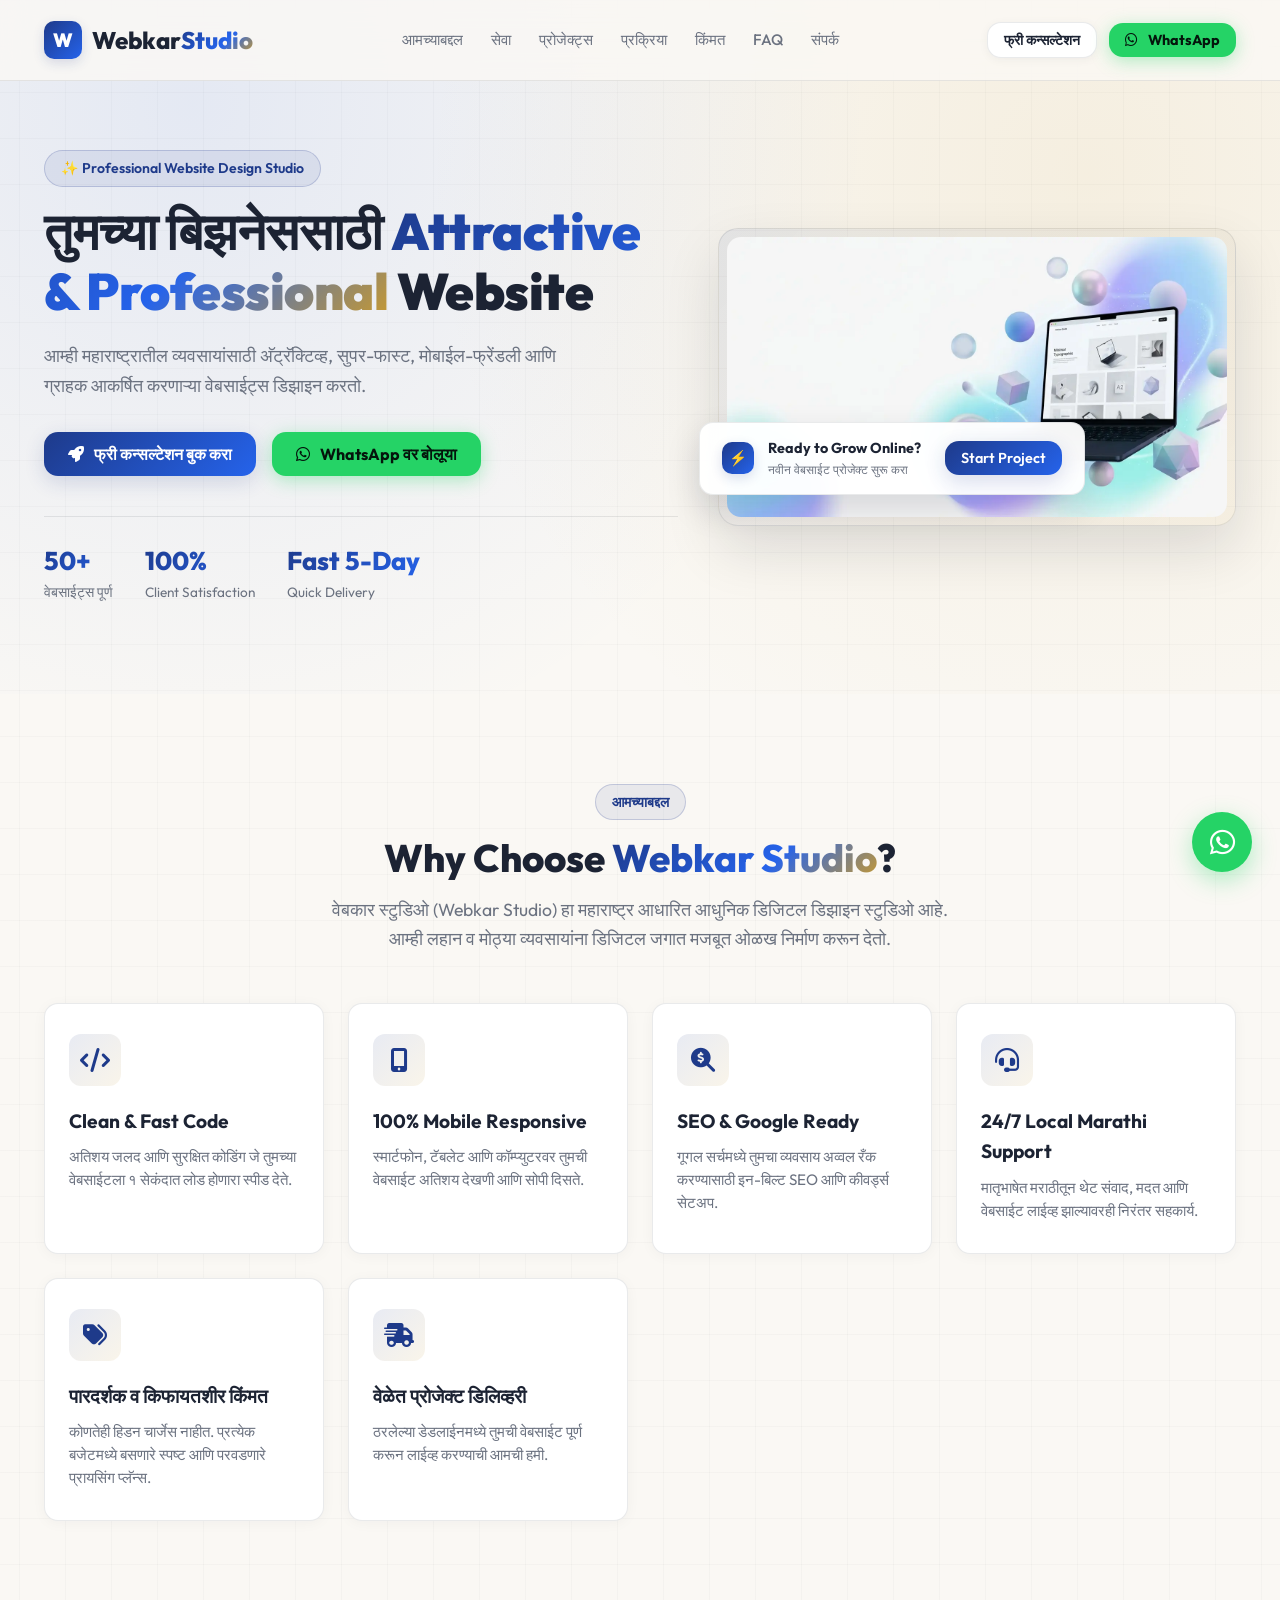
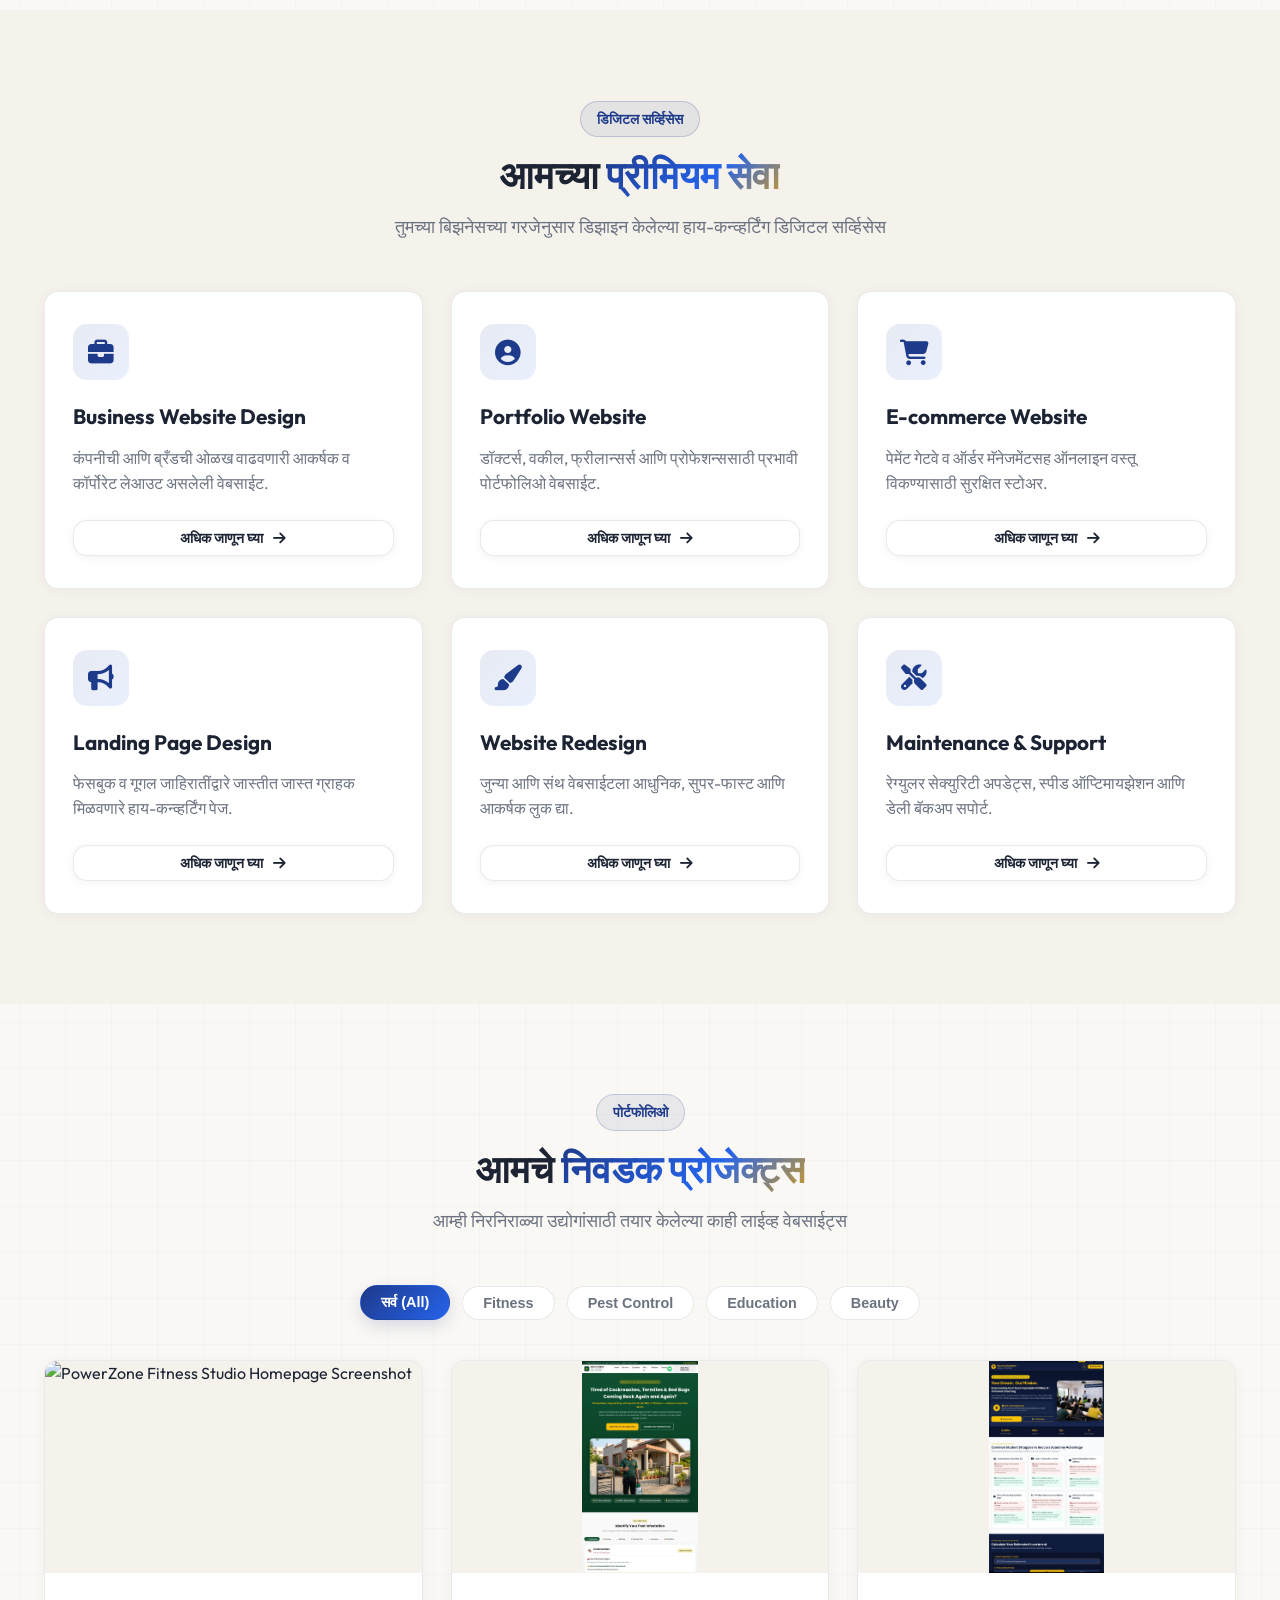
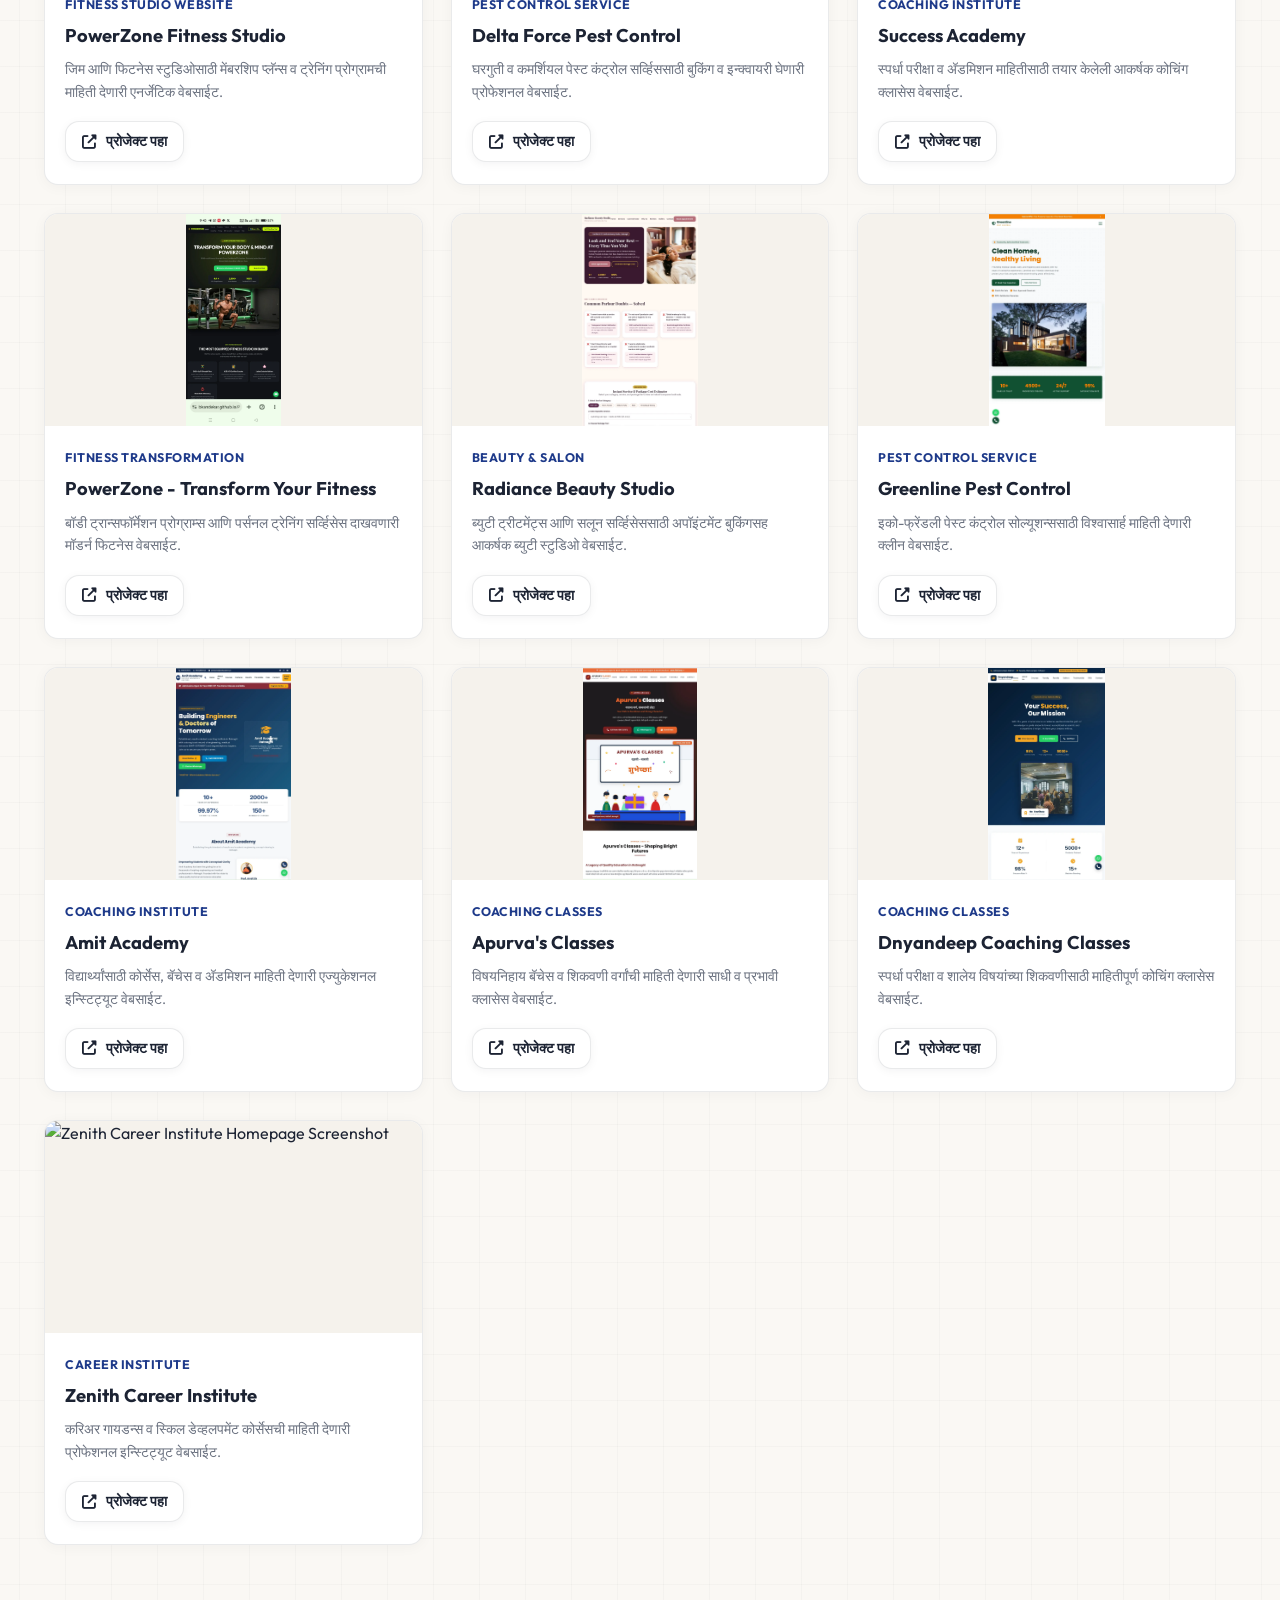
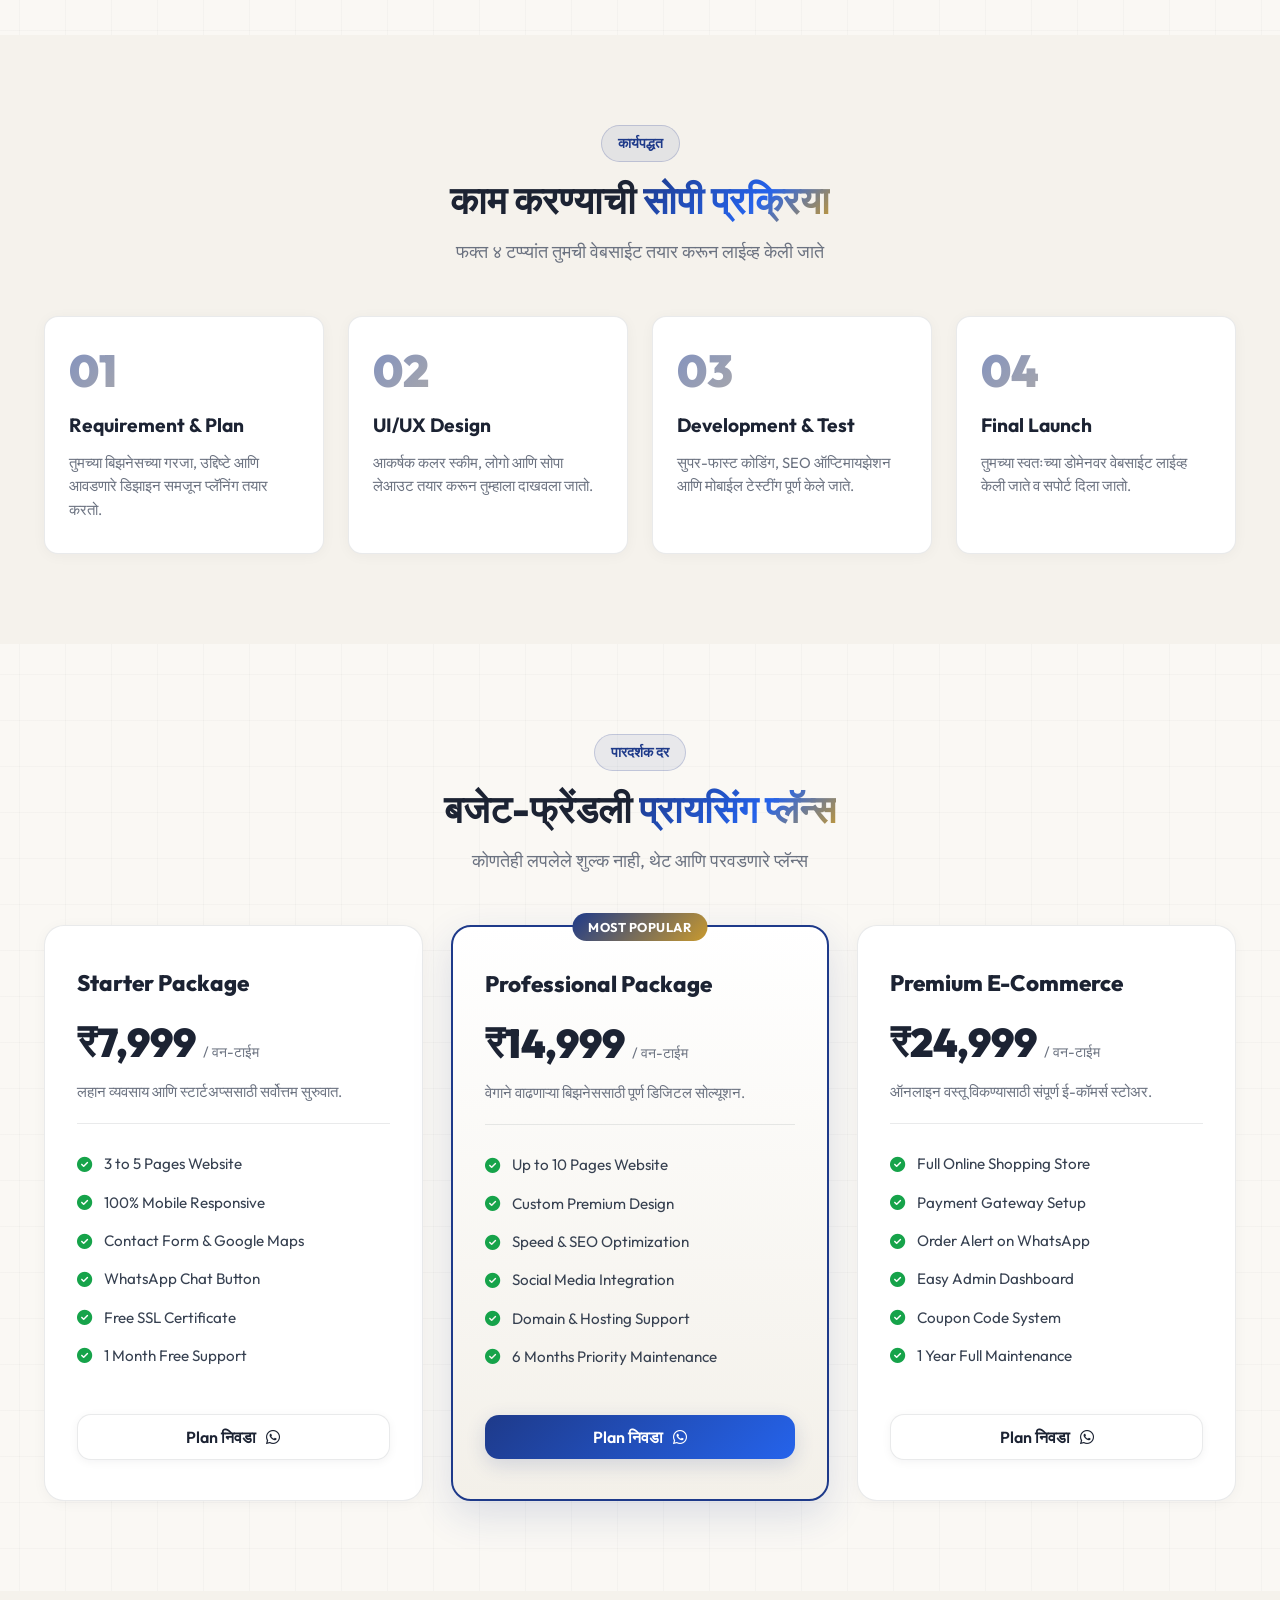
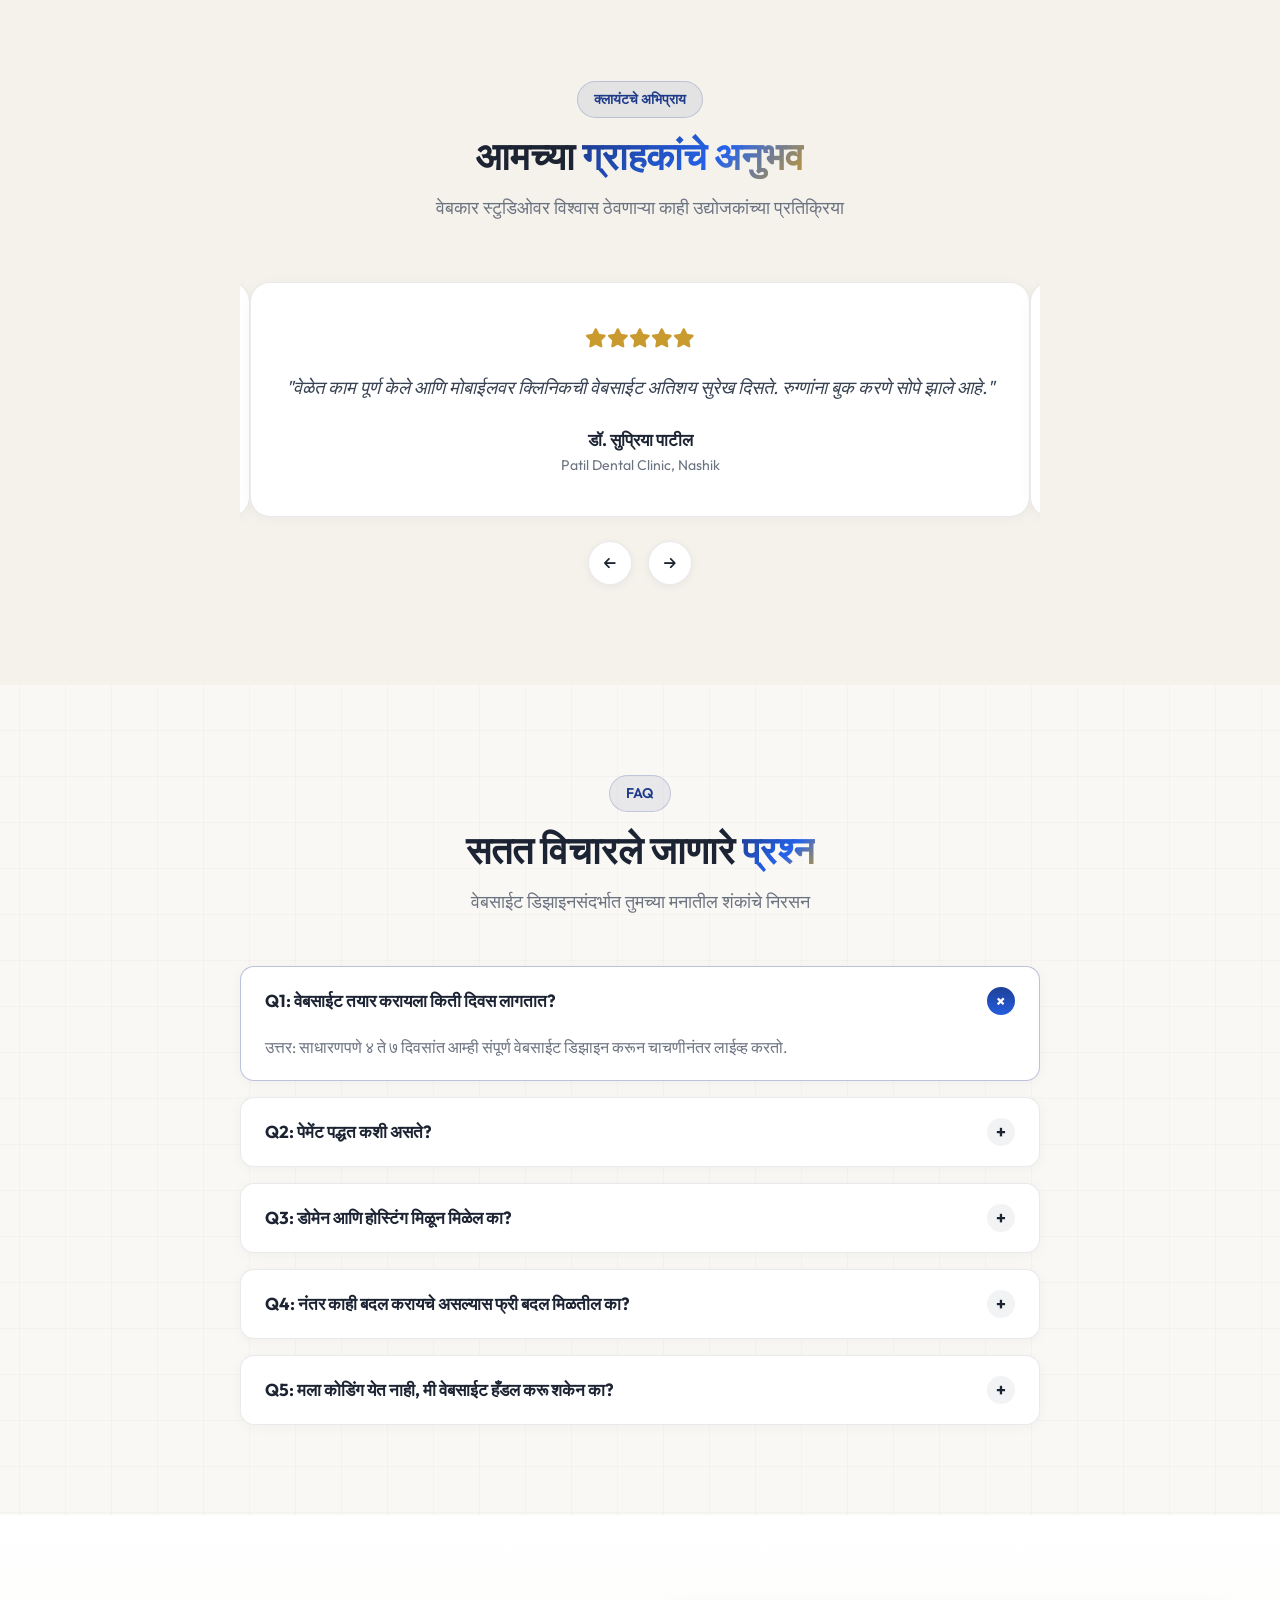
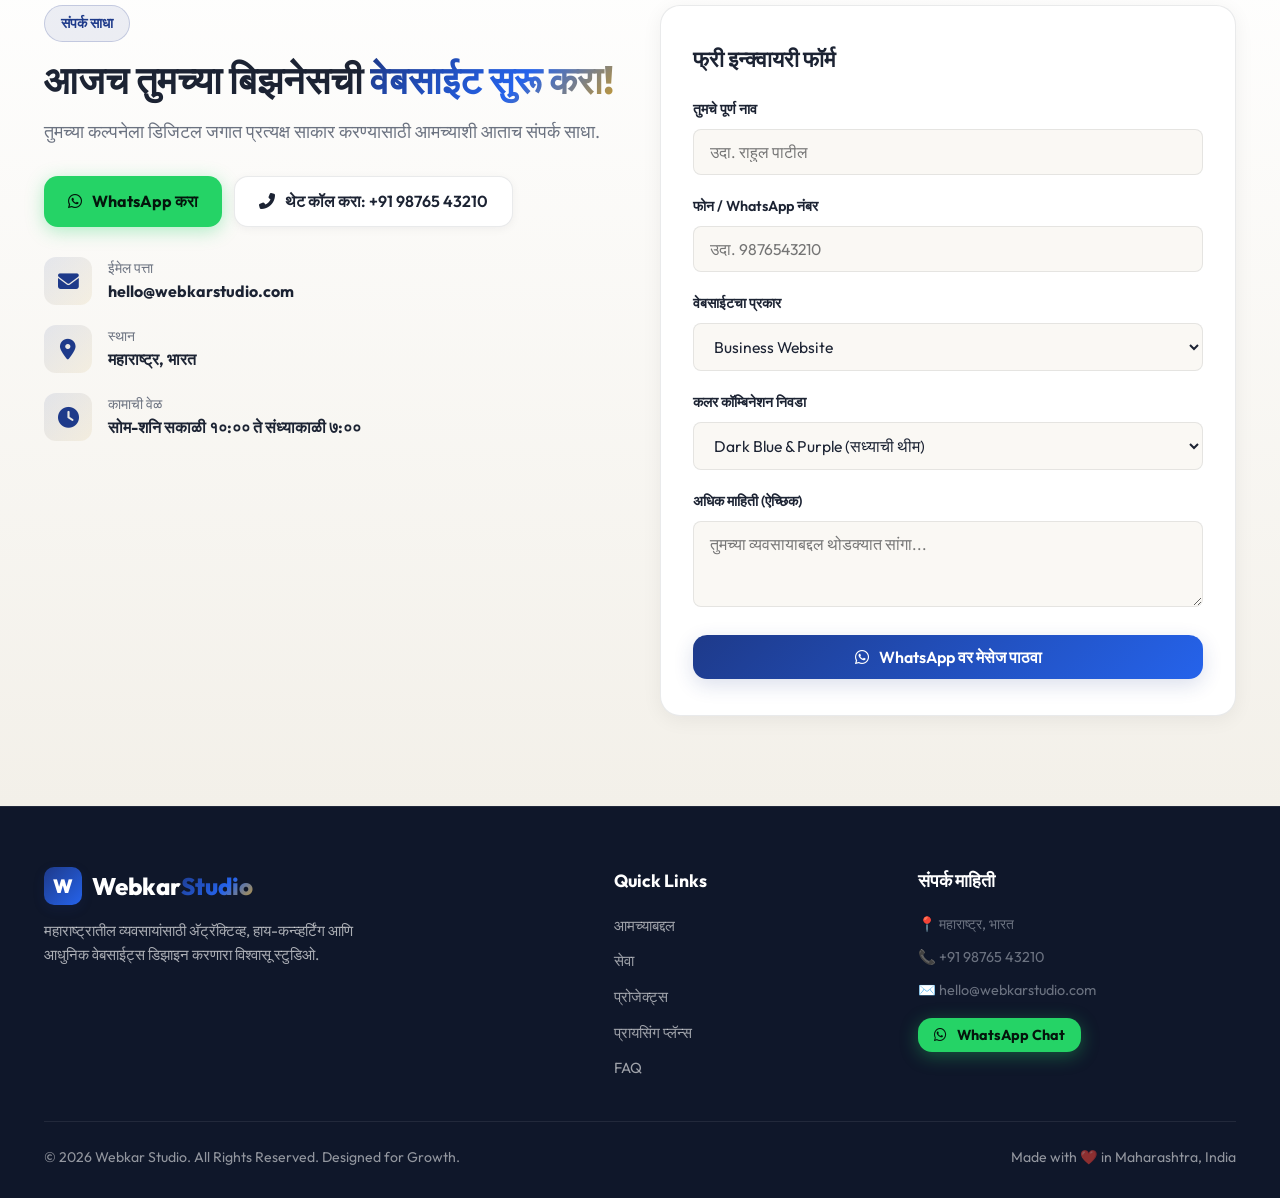
==== commit 666d6d7a: "Update project image and link for fitness studio" ====
--- a/index.html
+++ b/index.html
@@ -278,14 +278,14 @@
         <!-- Project 1 -->
         <div class="project-card" data-category="fitness">
           <div class="project-thumb-wrapper">
-            <img src="images/project-powerzone-fitness-studio.webp" alt="PowerZone Fitness Studio Homepage Screenshot" class="project-thumb">
+            <img src="images/project-thor-fitness-studio.webp" alt="PowerZone Fitness Studio Homepage Screenshot" class="project-thumb">
           </div>
           <div class="project-content">
             <span class="project-tag">Fitness Studio Website</span>
             <h3 class="project-title">PowerZone Fitness Studio</h3>
             <p class="project-desc">जिम आणि फिटनेस स्टुडिओसाठी मेंबरशिप प्लॅन्स व ट्रेनिंग प्रोग्रामची माहिती देणारी एनर्जेटिक वेबसाईट.</p>
             <div class="project-actions">
-              <a href="https://github.com/bkandekar/PowerZone-Fitness-Studio" target="_blank" rel="noopener" class="btn btn-secondary btn-sm">
+              <a href="https://bkandekar.github.io/thor-fitness-studio" target="_blank" rel="noopener" class="btn btn-secondary btn-sm">
                 <i class="fas fa-external-link-alt"></i> प्रोजेक्ट पहा
               </a>
             </div>
--- a/styles.css
+++ b/styles.css
@@ -1,4 +1,3 @@
-
 /* ==========================================================================
    Webkar Studio - Design System & Modern CSS Stylesheet
    Theme: Elegant Light — Cream/White (#FAF8F4, #FFFFFF) + Navy-Blue & Soft Gold accents
@@ -613,7 +612,7 @@
 
 .project-thumb-wrapper {
   width: 100%;
-  aspect-ratio: 16 / 10;
+  aspect-ratio: 16 / 9;
   overflow: hidden;
   position: relative;
   background: #F5F2EC;
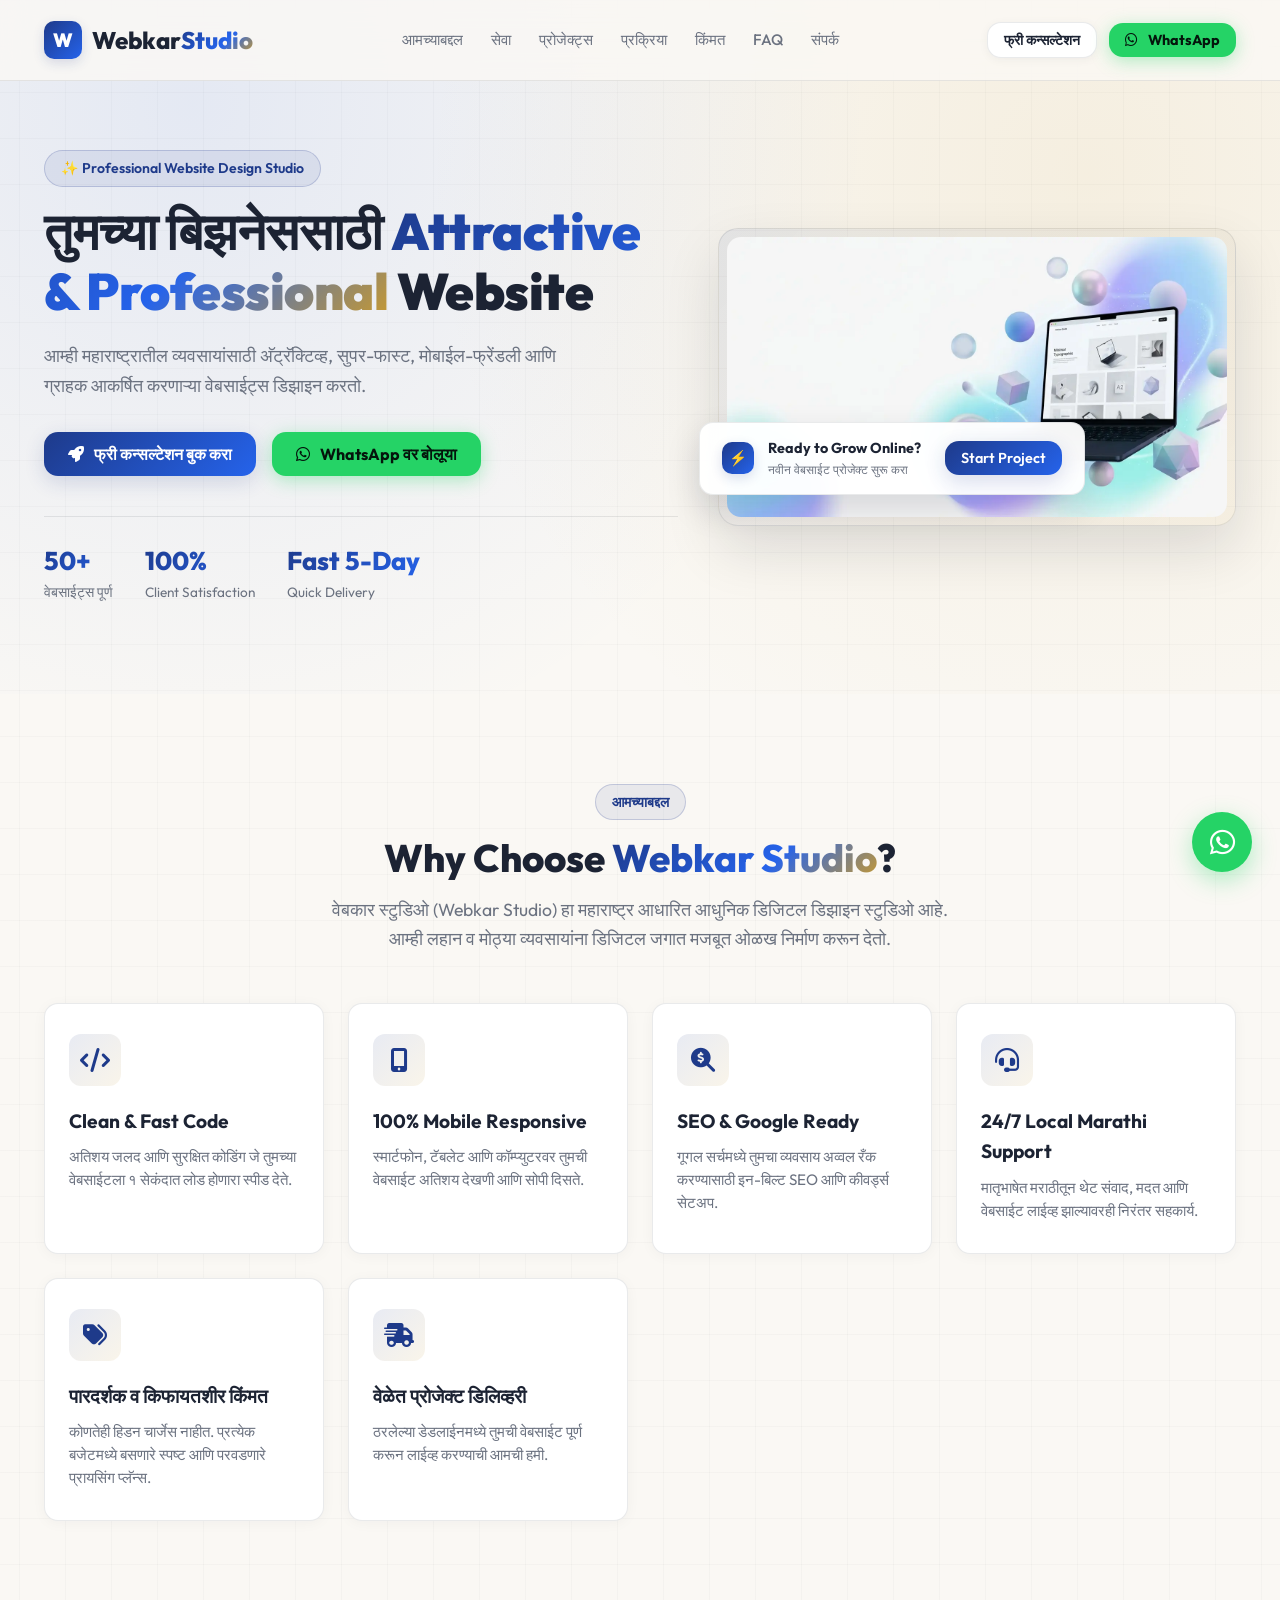
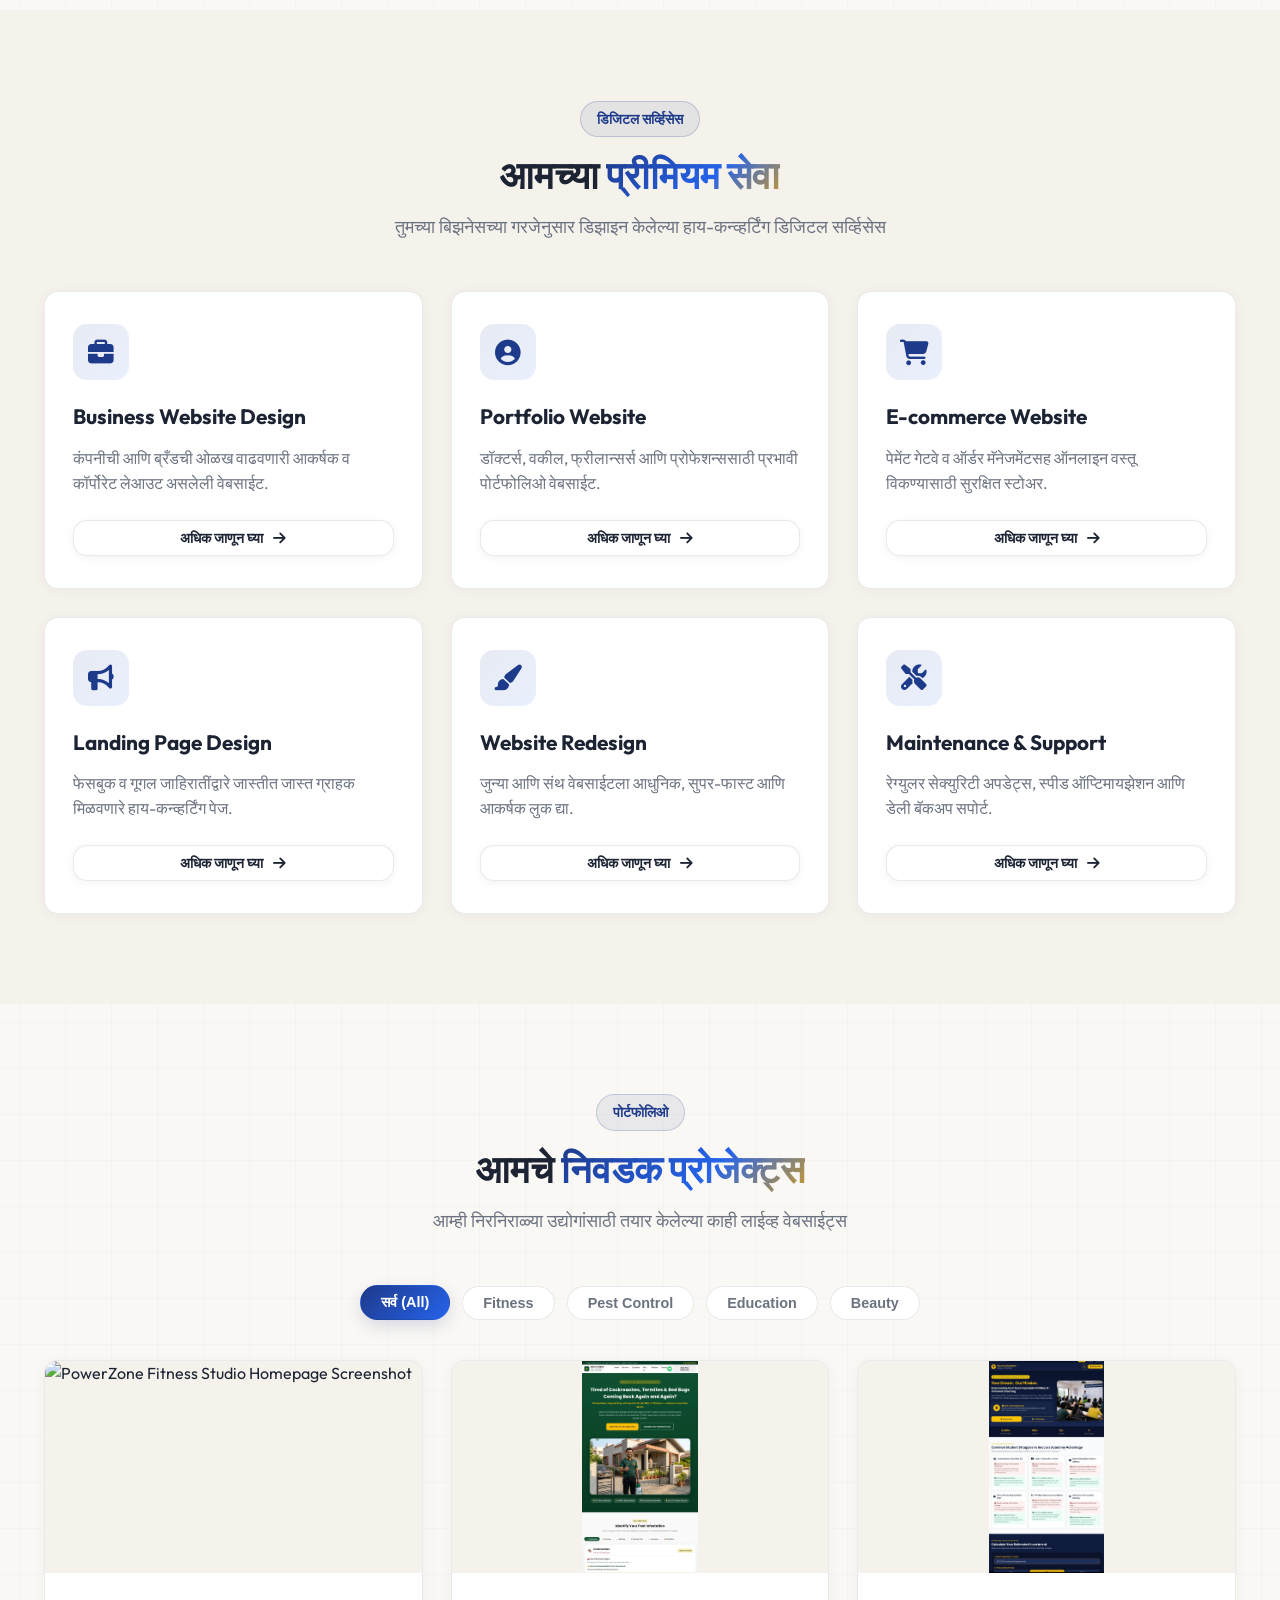
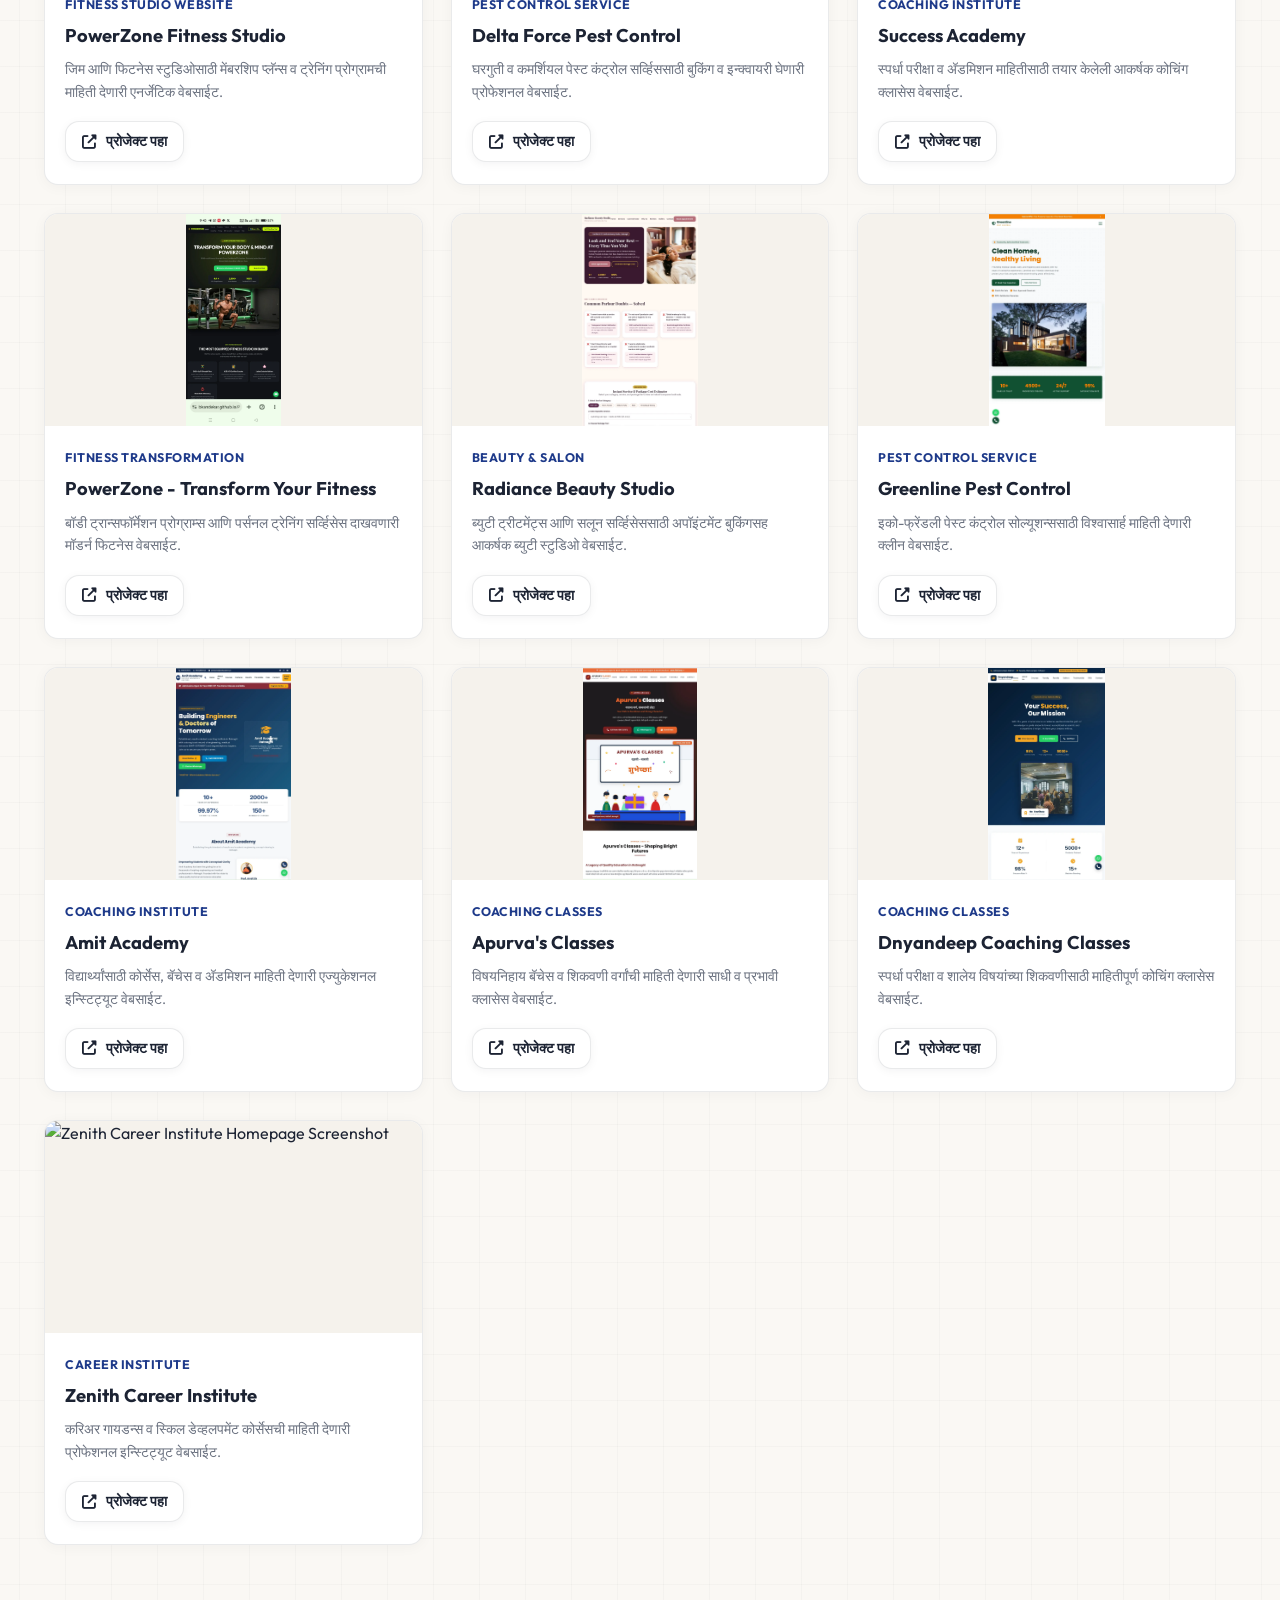
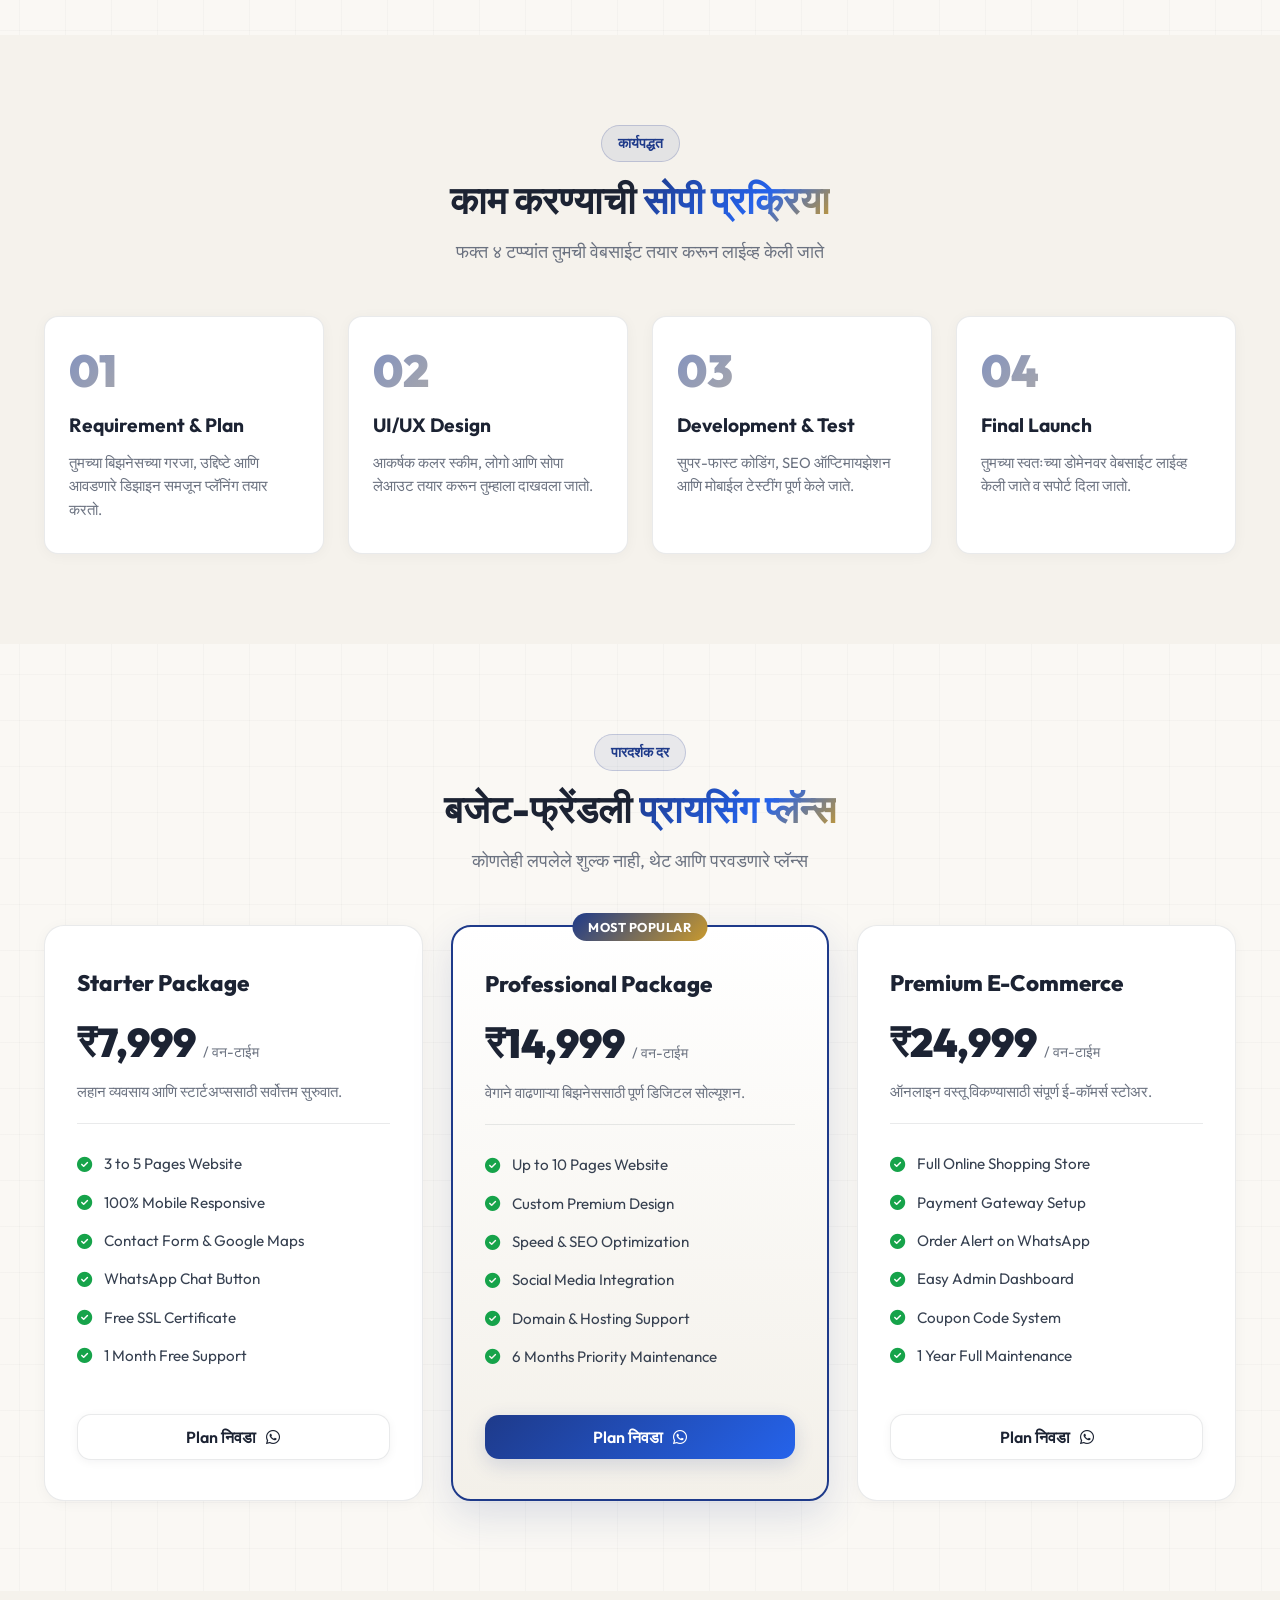
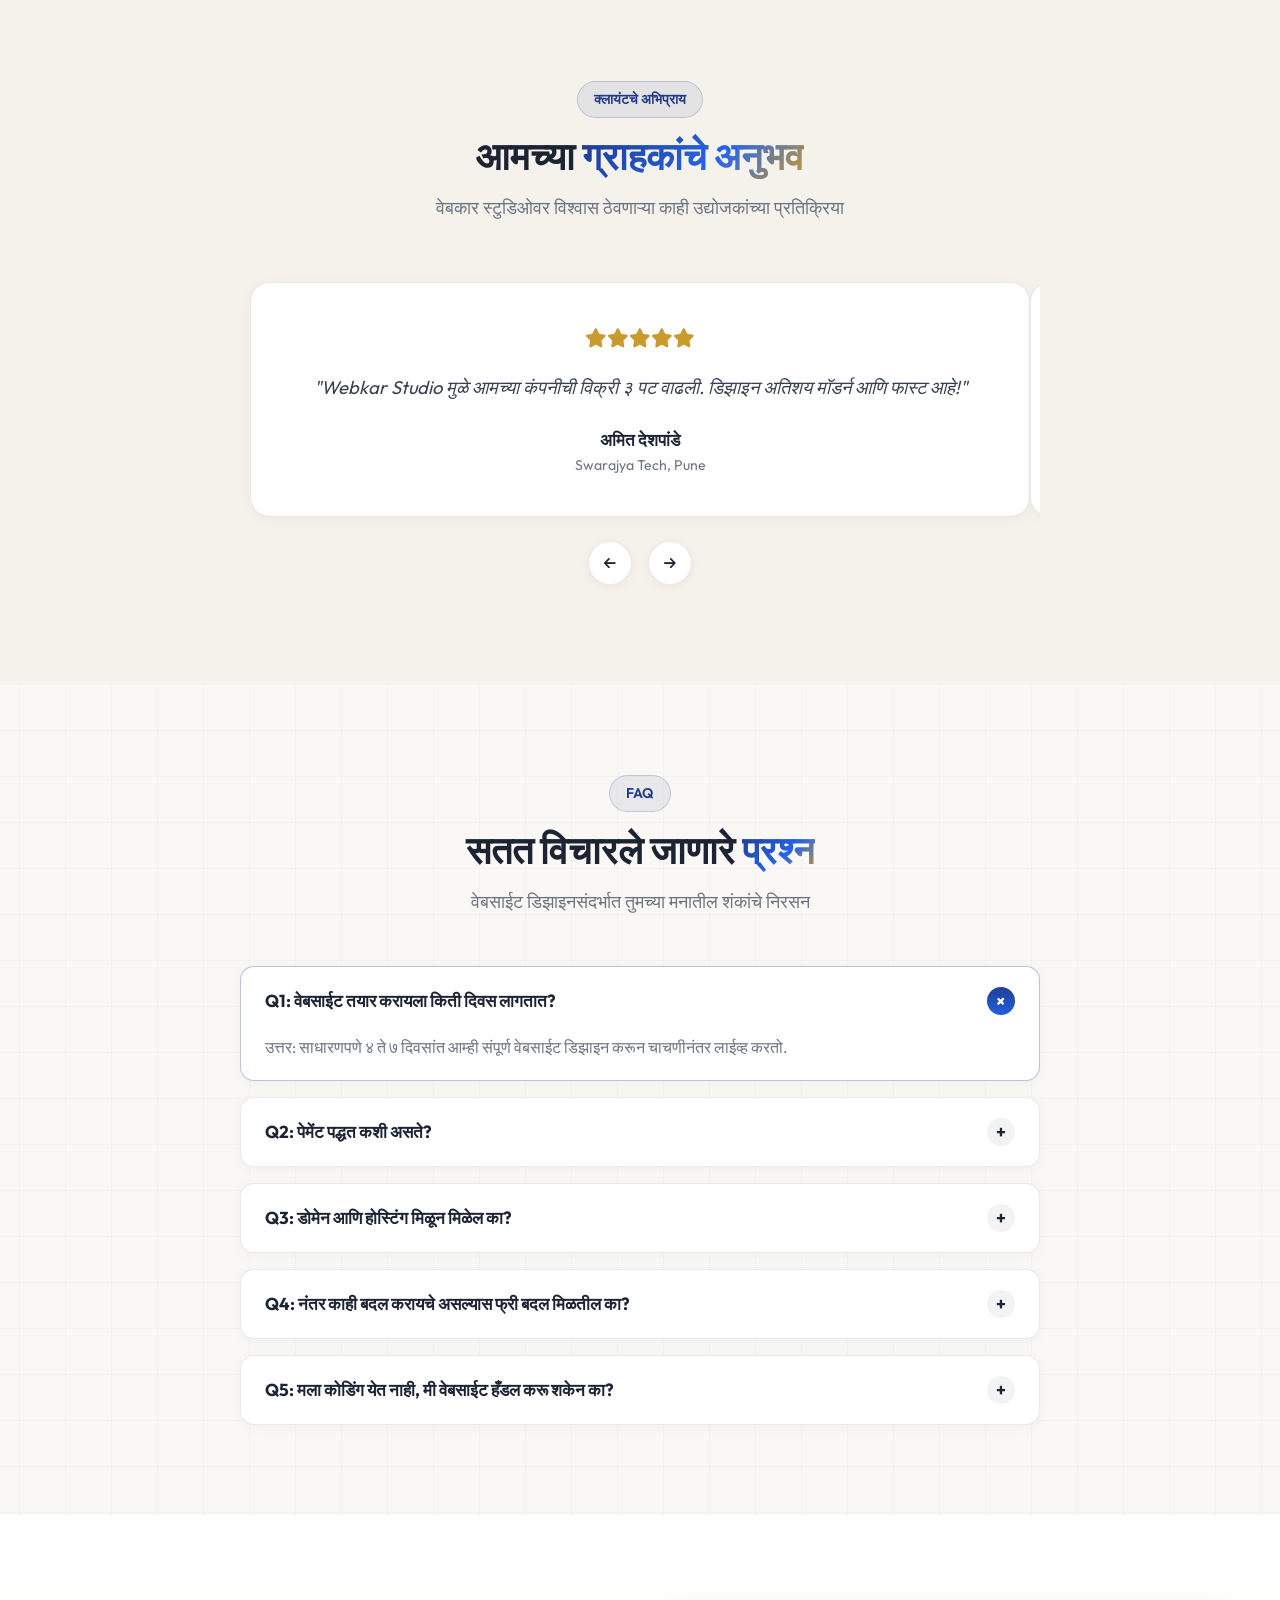
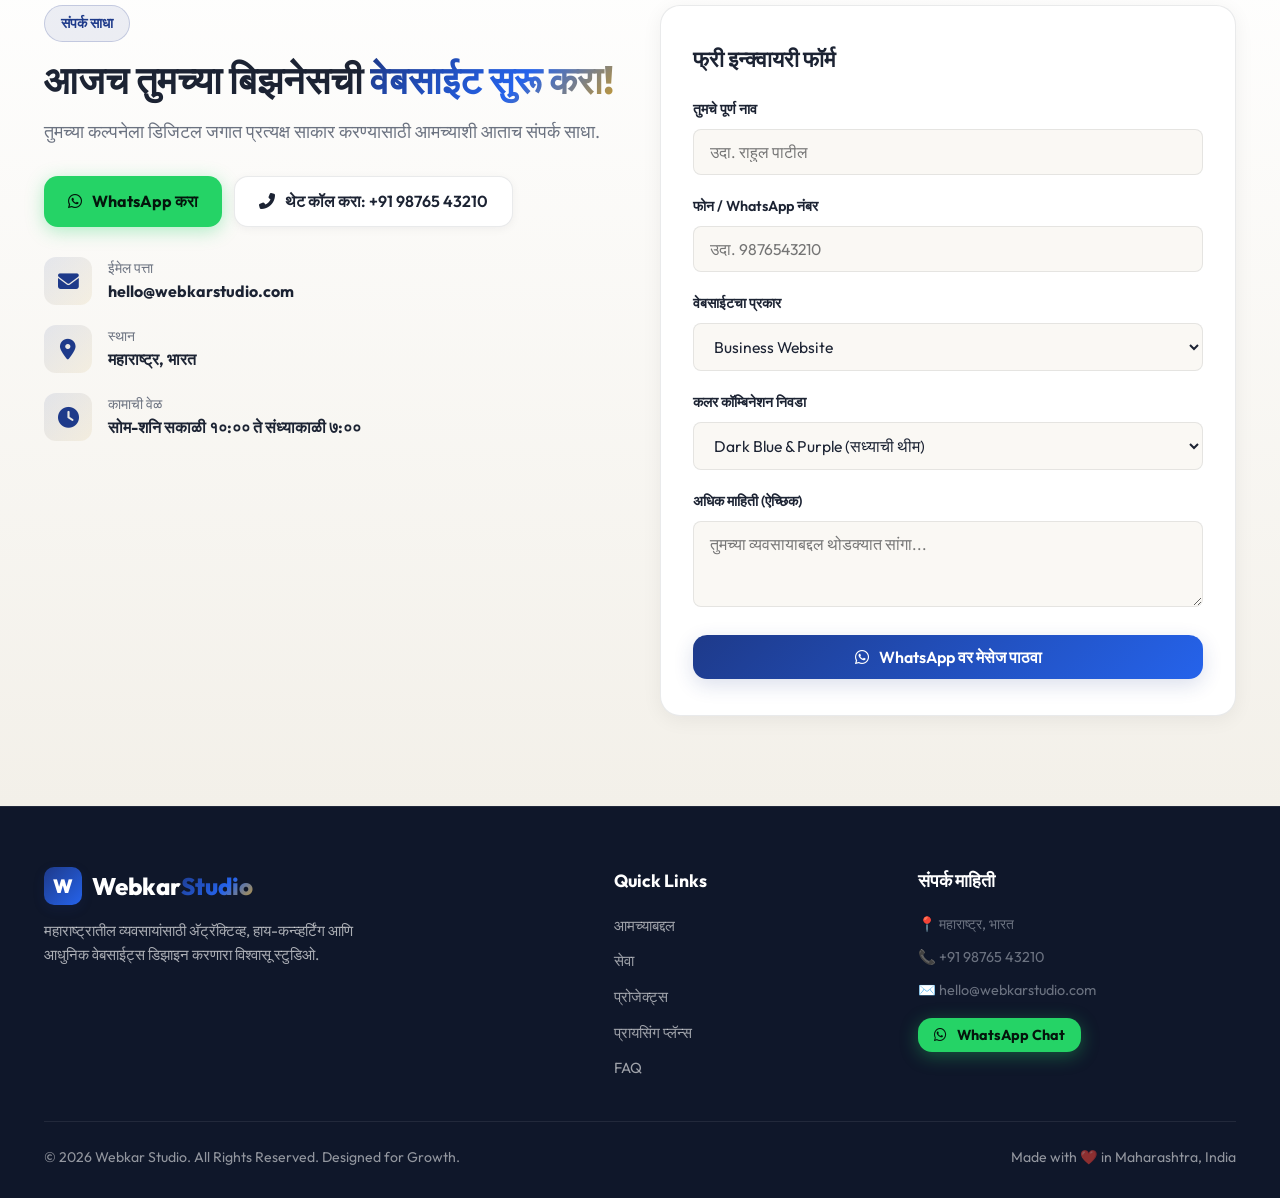
==== commit faea026c: "Change project links to GitHub Pages Updated project links to point to GitHub Pages instead of GitHu" ====
--- a/index.html
+++ b/index.html
@@ -302,7 +302,7 @@
             <h3 class="project-title">Delta Force Pest Control</h3>
             <p class="project-desc">घरगुती व कमर्शियल पेस्ट कंट्रोल सर्व्हिससाठी बुकिंग व इन्क्वायरी घेणारी प्रोफेशनल वेबसाईट.</p>
             <div class="project-actions">
-              <a href="https://github.com/bkandekar/Delta-Force-Pest-Control" target="_blank" rel="noopener" class="btn btn-secondary btn-sm">
+              <a href="https://bkandekar.github.io/Delta-Force-Pest-Control" target="_blank" rel="noopener" class="btn btn-secondary btn-sm">
                 <i class="fas fa-external-link-alt"></i> प्रोजेक्ट पहा
               </a>
             </div>
@@ -319,7 +319,7 @@
             <h3 class="project-title">Success Academy</h3>
             <p class="project-desc">स्पर्धा परीक्षा व अ‍ॅडमिशन माहितीसाठी तयार केलेली आकर्षक कोचिंग क्लासेस वेबसाईट.</p>
             <div class="project-actions">
-              <a href="https://github.com/bkandekar/Success-Academy" target="_blank" rel="noopener" class="btn btn-secondary btn-sm">
+              <a href="https://bkandekar.gihub.io/Success-Academy" target="_blank" rel="noopener" class="btn btn-secondary btn-sm">
                 <i class="fas fa-external-link-alt"></i> प्रोजेक्ट पहा
               </a>
             </div>
@@ -336,7 +336,7 @@
             <h3 class="project-title">PowerZone - Transform Your Fitness</h3>
             <p class="project-desc">बॉडी ट्रान्सफॉर्मेशन प्रोग्राम्स आणि पर्सनल ट्रेनिंग सर्व्हिसेस दाखवणारी मॉडर्न फिटनेस वेबसाईट.</p>
             <div class="project-actions">
-              <a href="https://github.com/bkandekar/PowerZone-Transform-Your-Fitness" target="_blank" rel="noopener" class="btn btn-secondary btn-sm">
+              <a href="https://bkandekar.github.io/PowerZone-Transform-Your-Fitness" target="_blank" rel="noopener" class="btn btn-secondary btn-sm">
                 <i class="fas fa-external-link-alt"></i> प्रोजेक्ट पहा
               </a>
             </div>
@@ -353,7 +353,7 @@
             <h3 class="project-title">Radiance Beauty Studio</h3>
             <p class="project-desc">ब्युटी ट्रीटमेंट्स आणि सलून सर्व्हिसेससाठी अपॉइंटमेंट बुकिंगसह आकर्षक ब्युटी स्टुडिओ वेबसाईट.</p>
             <div class="project-actions">
-              <a href="https://github.com/bkandekar/Radiance-Beauty-Studio" target="_blank" rel="noopener" class="btn btn-secondary btn-sm">
+              <a href="https://bkandekar.github.io/Radiance-Beauty-Studio" target="_blank" rel="noopener" class="btn btn-secondary btn-sm">
                 <i class="fas fa-external-link-alt"></i> प्रोजेक्ट पहा
               </a>
             </div>
@@ -370,7 +370,7 @@
             <h3 class="project-title">Greenline Pest Control</h3>
             <p class="project-desc">इको-फ्रेंडली पेस्ट कंट्रोल सोल्यूशन्ससाठी विश्वासार्ह माहिती देणारी क्लीन वेबसाईट.</p>
             <div class="project-actions">
-              <a href="https://github.com/bkandekar/Greenline-Pest-Control" target="_blank" rel="noopener" class="btn btn-secondary btn-sm">
+              <a href="https://bkandekar.github.io/Greenline-Pest-Control" target="_blank" rel="noopener" class="btn btn-secondary btn-sm">
                 <i class="fas fa-external-link-alt"></i> प्रोजेक्ट पहा
               </a>
             </div>
@@ -421,7 +421,7 @@
             <h3 class="project-title">Dnyandeep Coaching Classes</h3>
             <p class="project-desc">स्पर्धा परीक्षा व शालेय विषयांच्या शिकवणीसाठी माहितीपूर्ण कोचिंग क्लासेस वेबसाईट.</p>
             <div class="project-actions">
-              <a href="https://github.com/bkandekar/Dnyandeep-coaching-classes" target="_blank" rel="noopener" class="btn btn-secondary btn-sm">
+              <a href="https://bkandekar.github.io/Dnyandeep-coaching-classes" target="_blank" rel="noopener" class="btn btn-secondary btn-sm">
                 <i class="fas fa-external-link-alt"></i> प्रोजेक्ट पहा
               </a>
             </div>
@@ -438,7 +438,7 @@
             <h3 class="project-title">Zenith Career Institute</h3>
             <p class="project-desc">करिअर गायडन्स व स्किल डेव्हलपमेंट कोर्सेसची माहिती देणारी प्रोफेशनल इन्स्टिट्यूट वेबसाईट.</p>
             <div class="project-actions">
-              <a href="https://github.com/bkandekar/Zenith-Career-Institute-" target="_blank" rel="noopener" class="btn btn-secondary btn-sm">
+              <a href="https://bkandekar.github.io/Zenith-Career-Institute-" target="_blank" rel="noopener" class="btn btn-secondary btn-sm">
                 <i class="fas fa-external-link-alt"></i> प्रोजेक्ट पहा
               </a>
             </div>
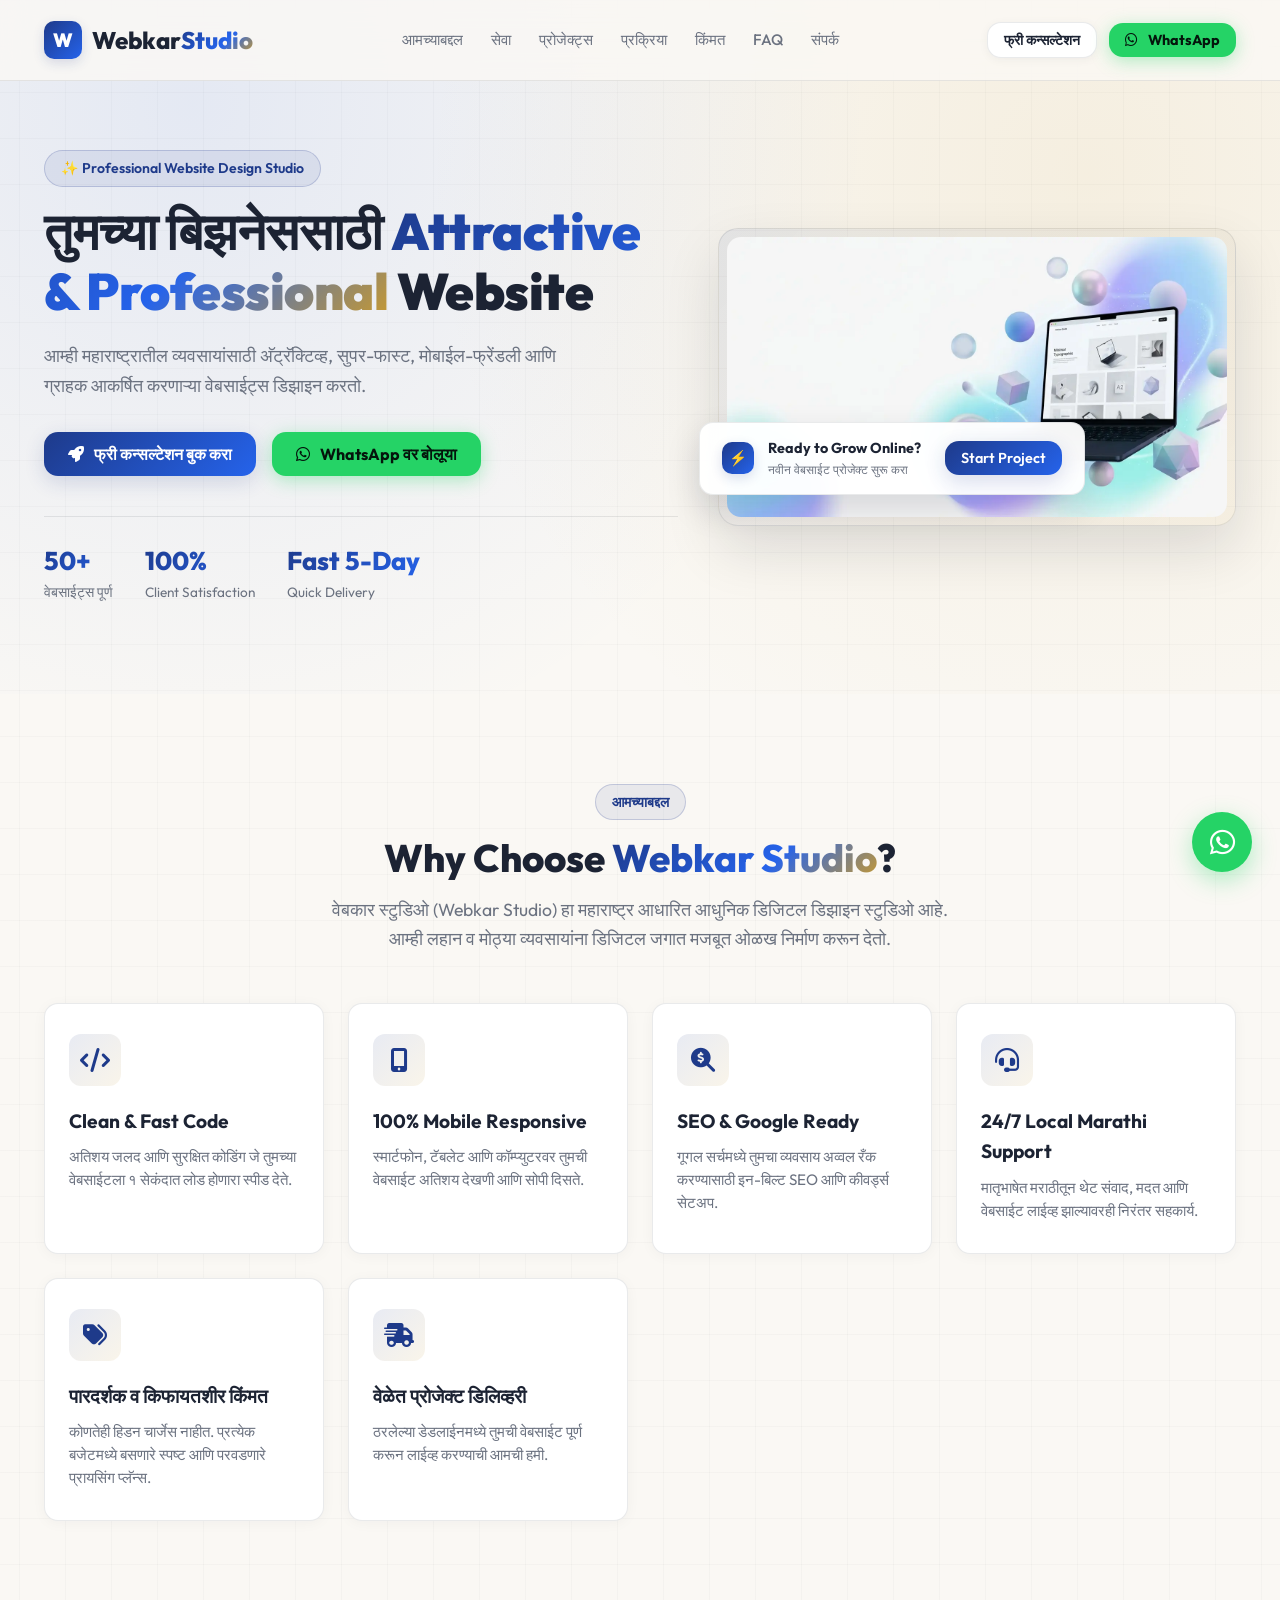
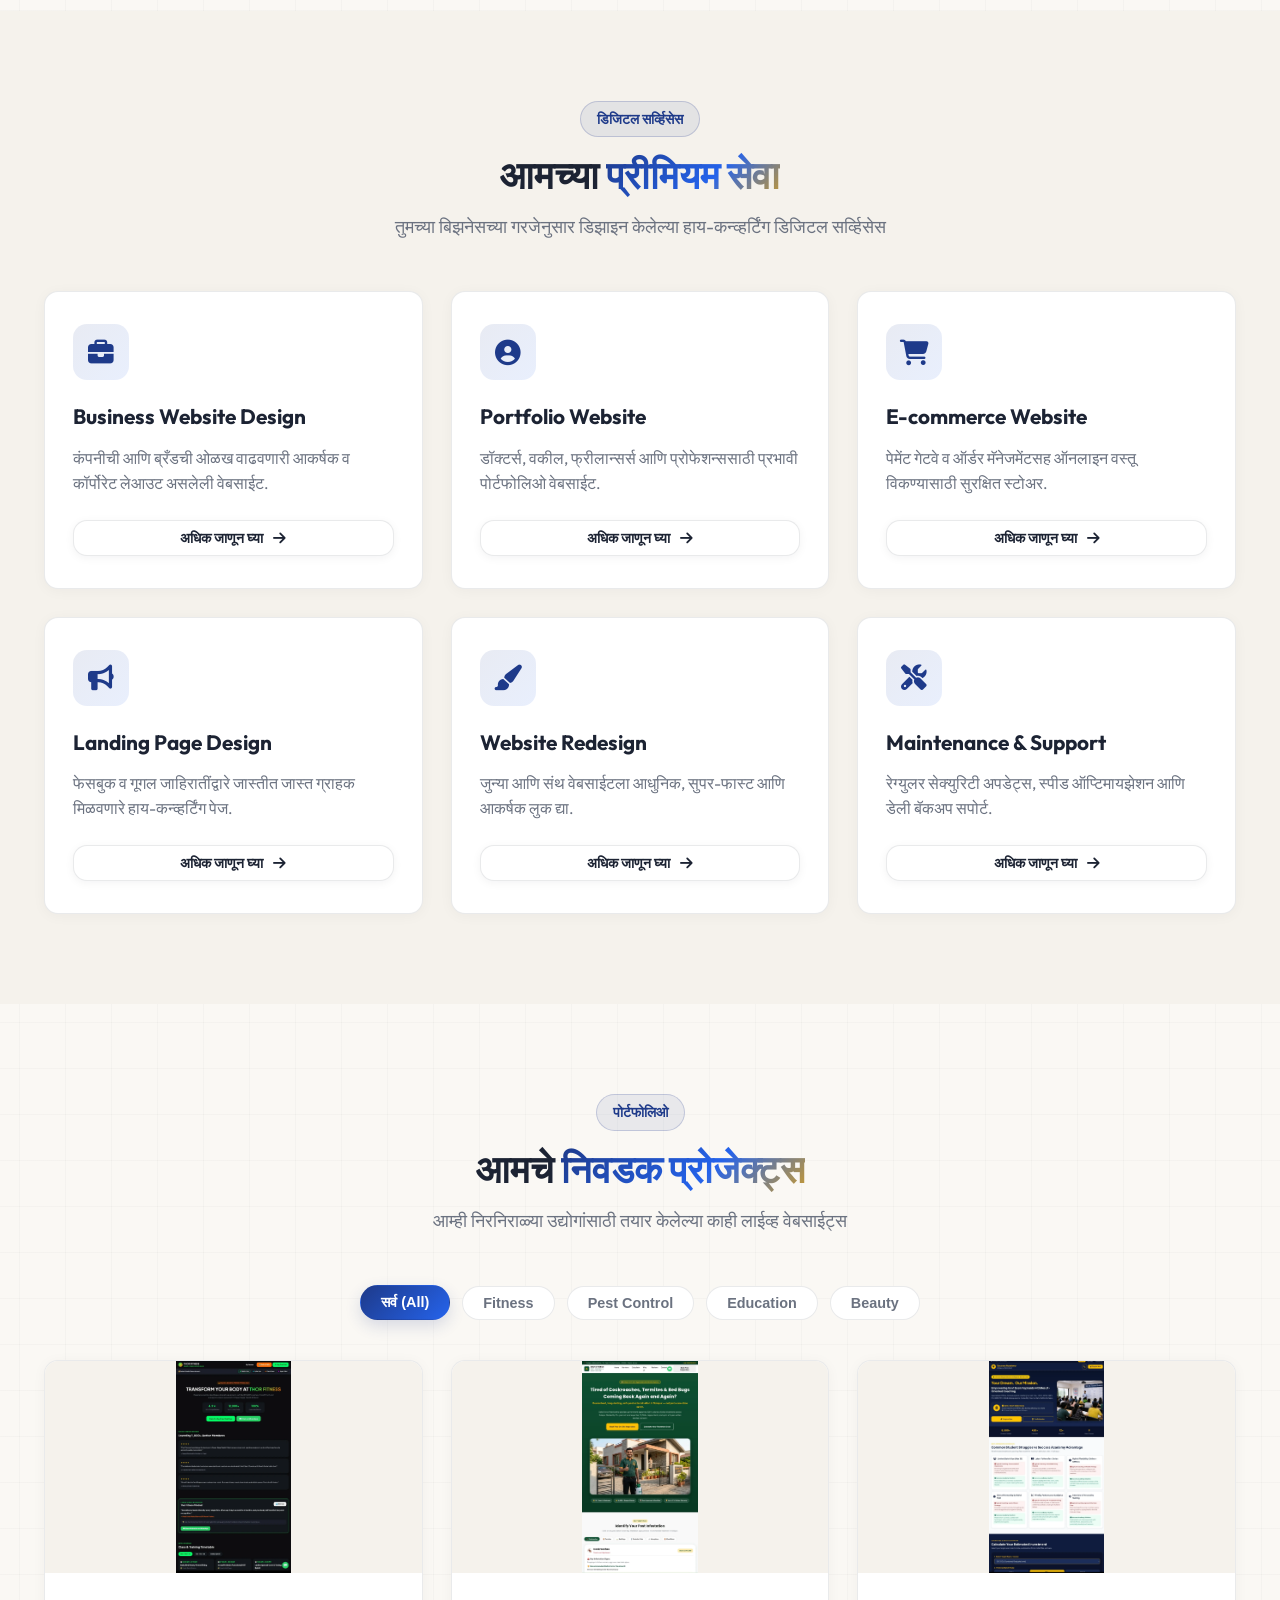
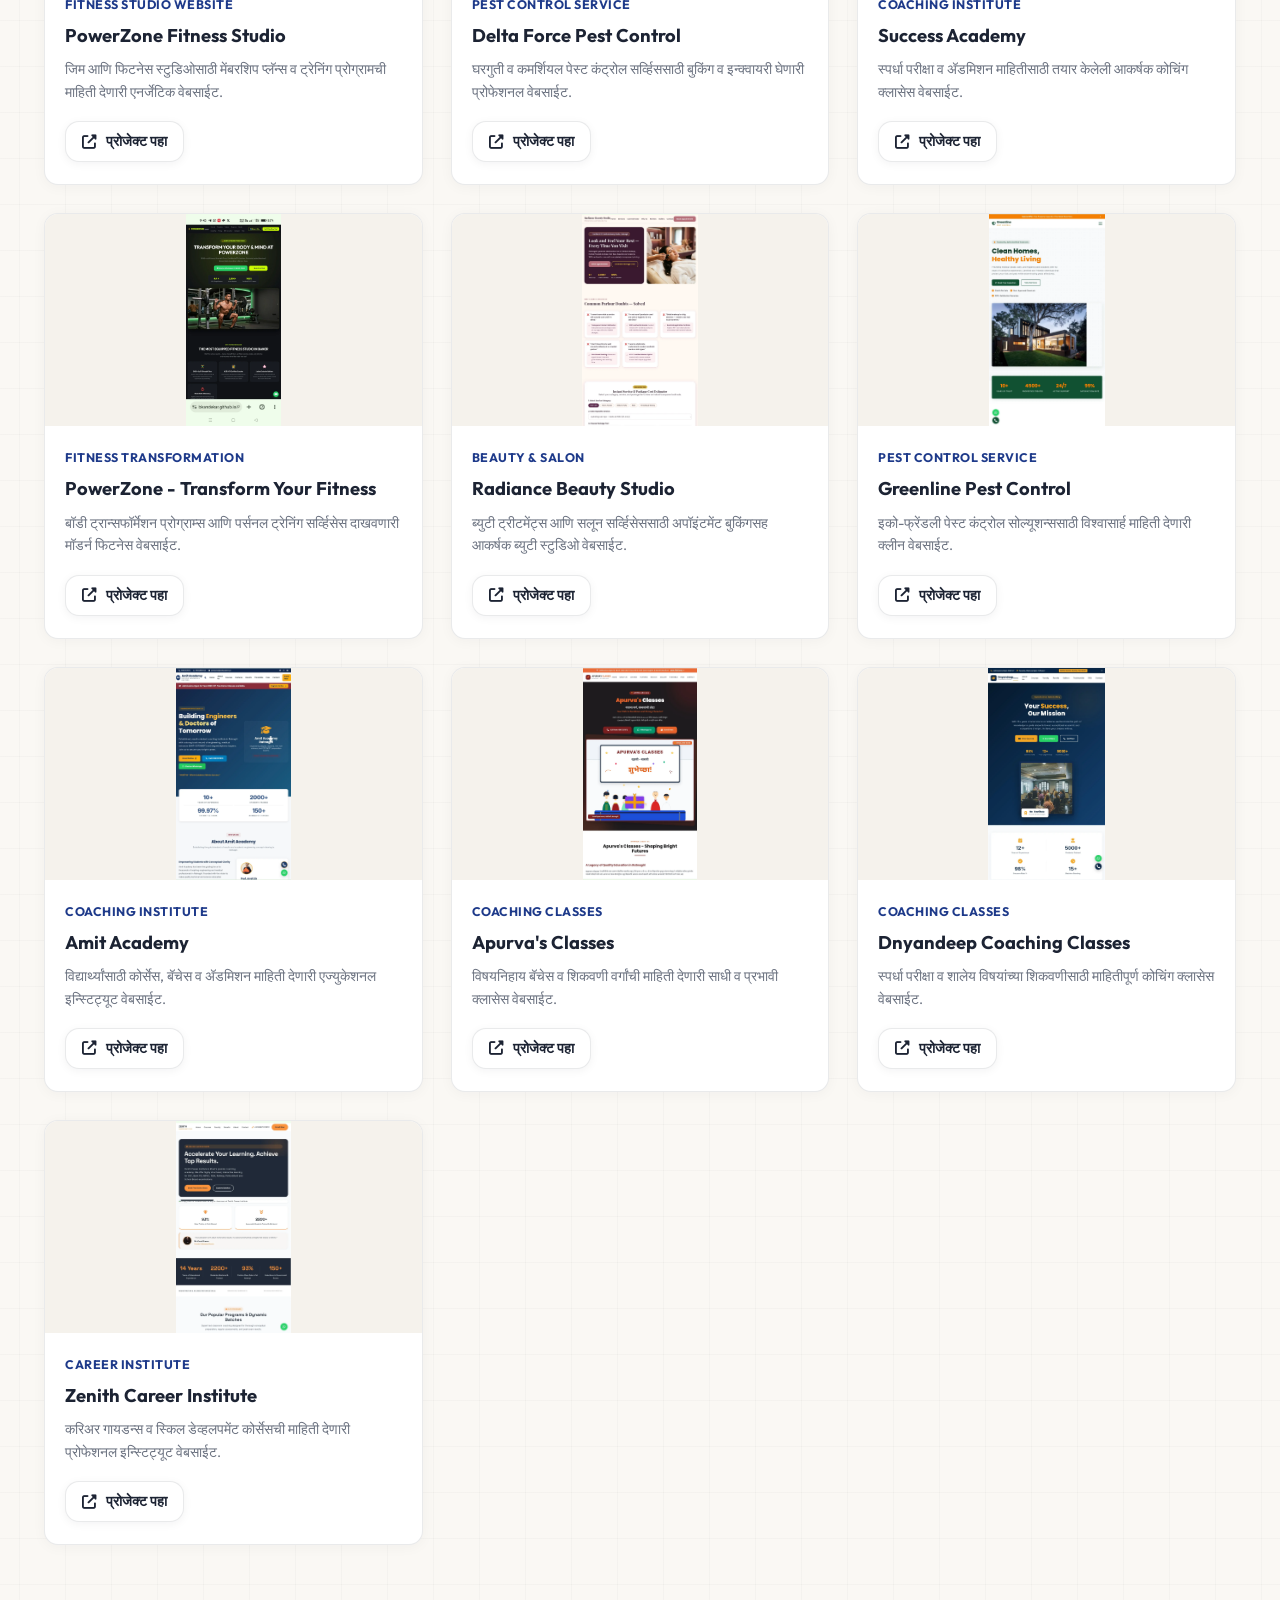
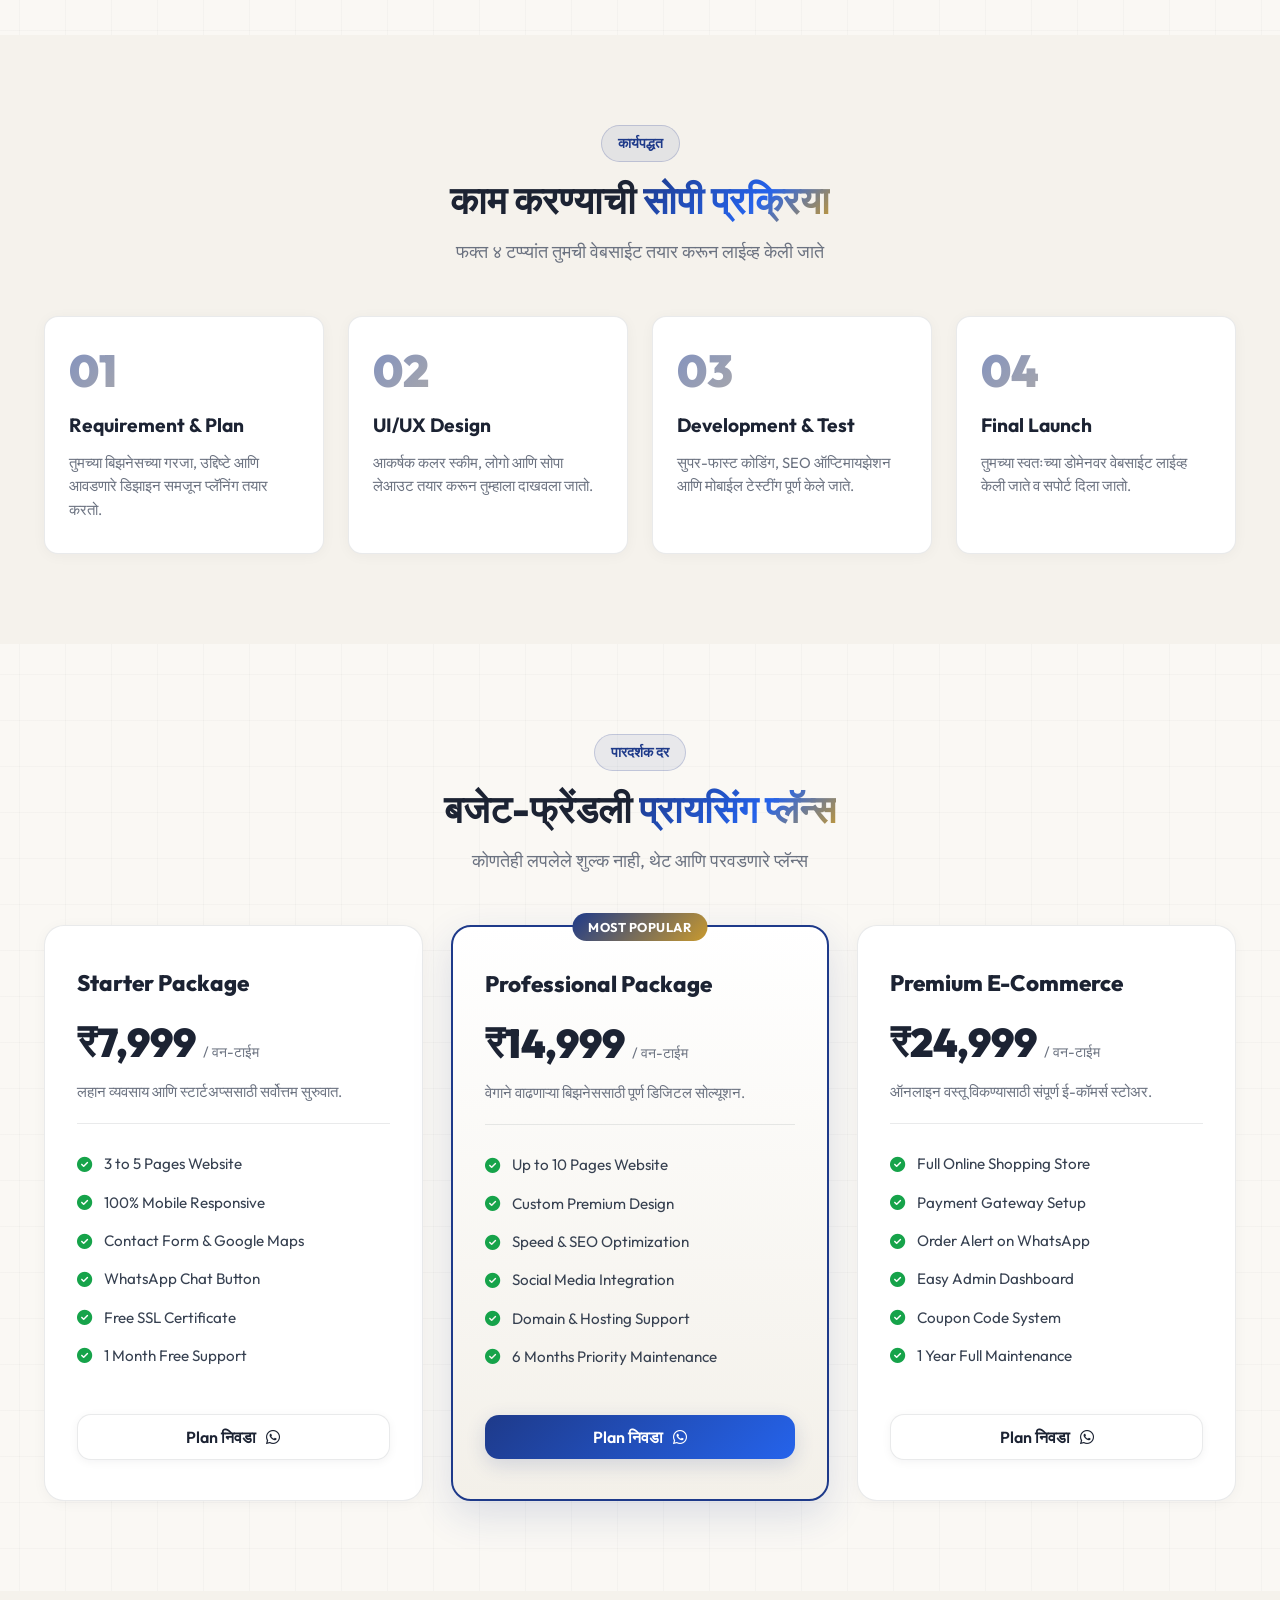
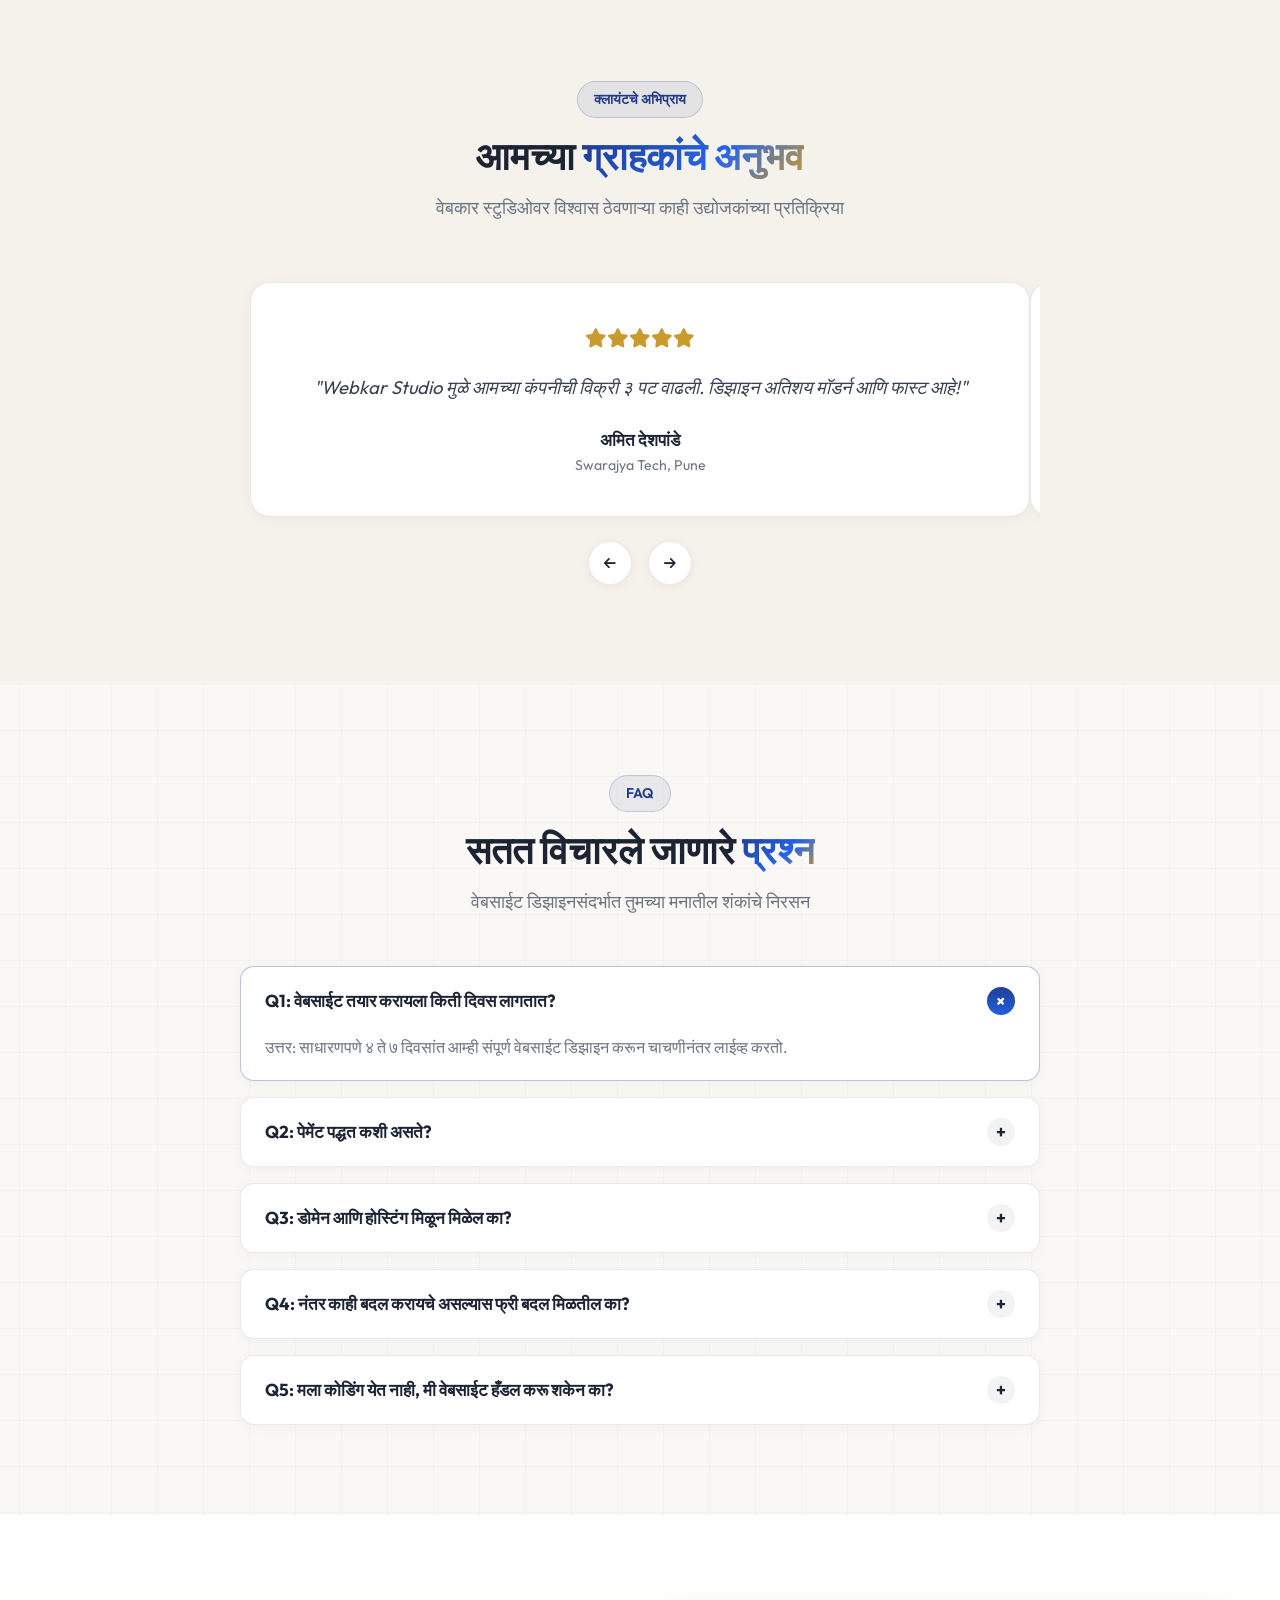
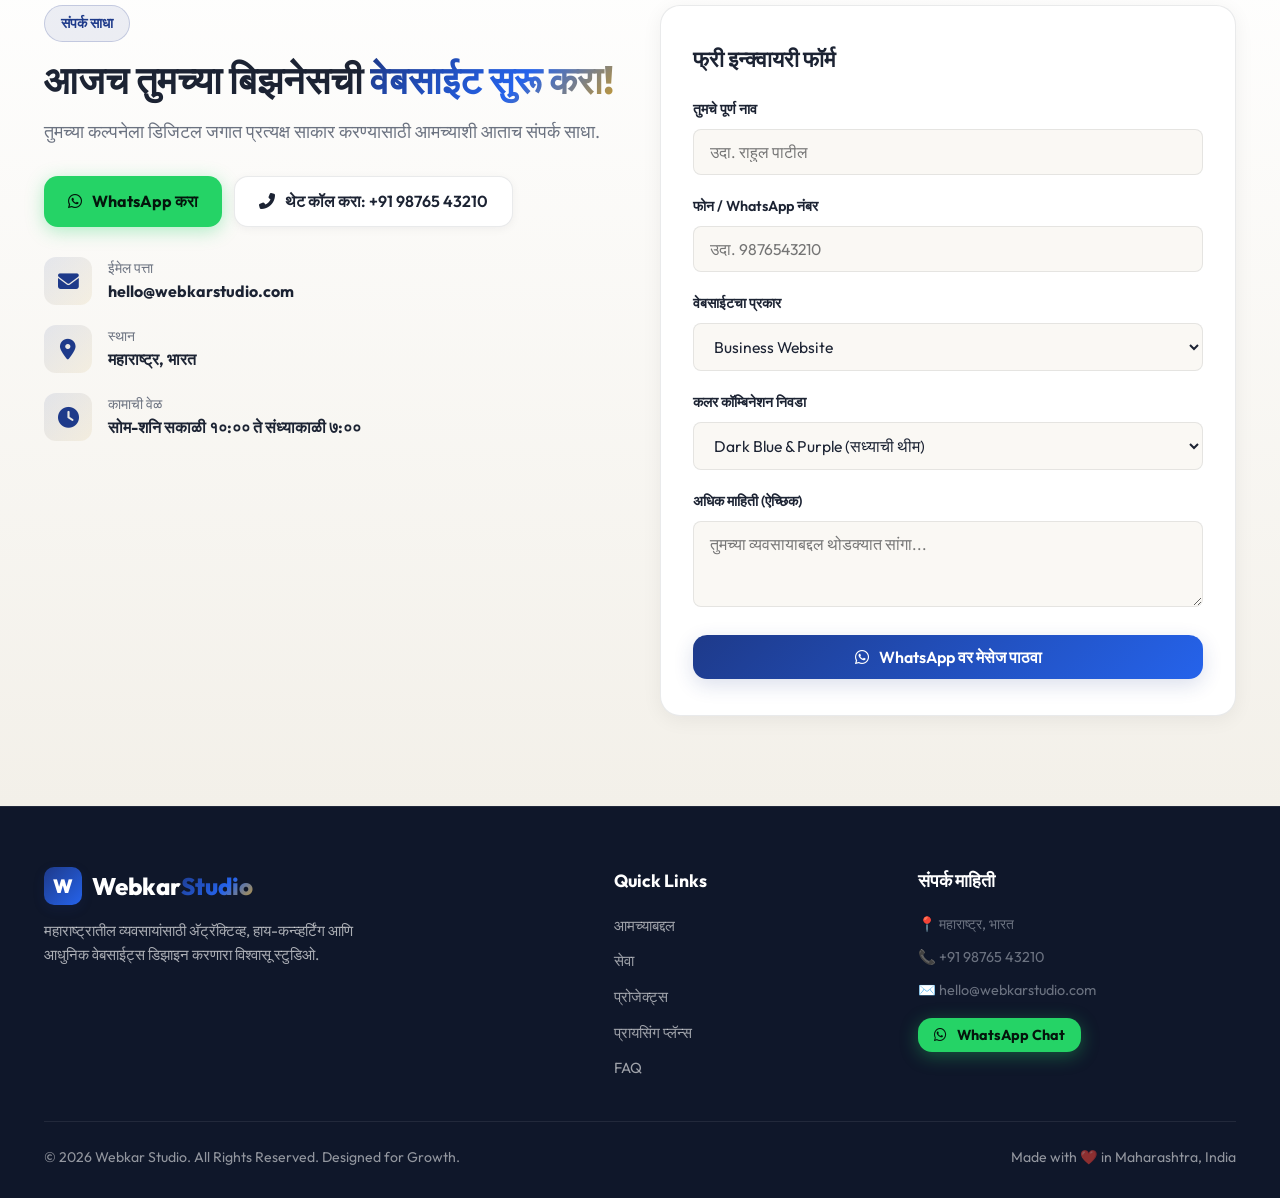
==== commit 4ab24e6e: "Update project link for Dnyandeep Coaching Classes" ====
--- a/index.html
+++ b/index.html
@@ -421,7 +421,7 @@
             <h3 class="project-title">Dnyandeep Coaching Classes</h3>
             <p class="project-desc">स्पर्धा परीक्षा व शालेय विषयांच्या शिकवणीसाठी माहितीपूर्ण कोचिंग क्लासेस वेबसाईट.</p>
             <div class="project-actions">
-              <a href="https://bkandekar.github.io/Dnyandeep-coaching-classes" target="_blank" rel="noopener" class="btn btn-secondary btn-sm">
+              <a href="https://bkandekar.github.io/Dnyandeep-coaching-classes-/" target="_blank" rel="noopener" class="btn btn-secondary btn-sm">
                 <i class="fas fa-external-link-alt"></i> प्रोजेक्ट पहा
               </a>
             </div>
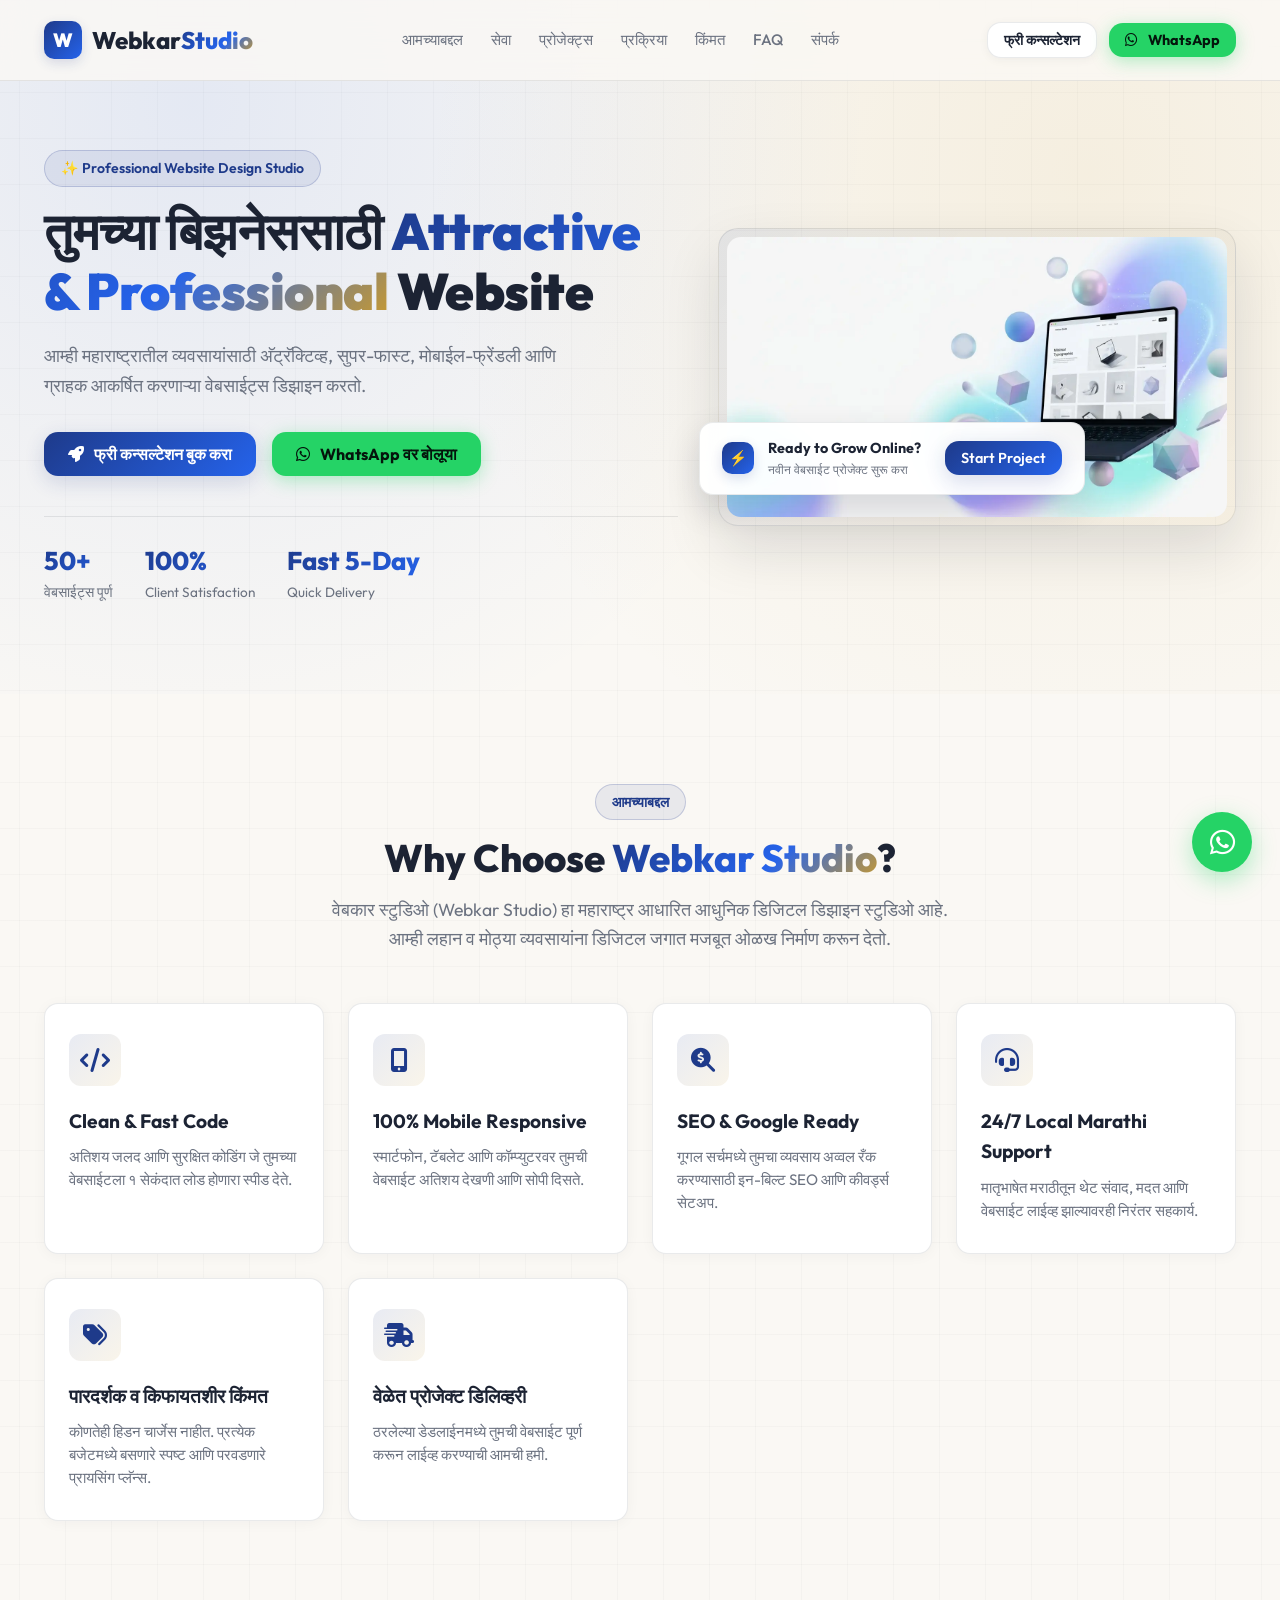
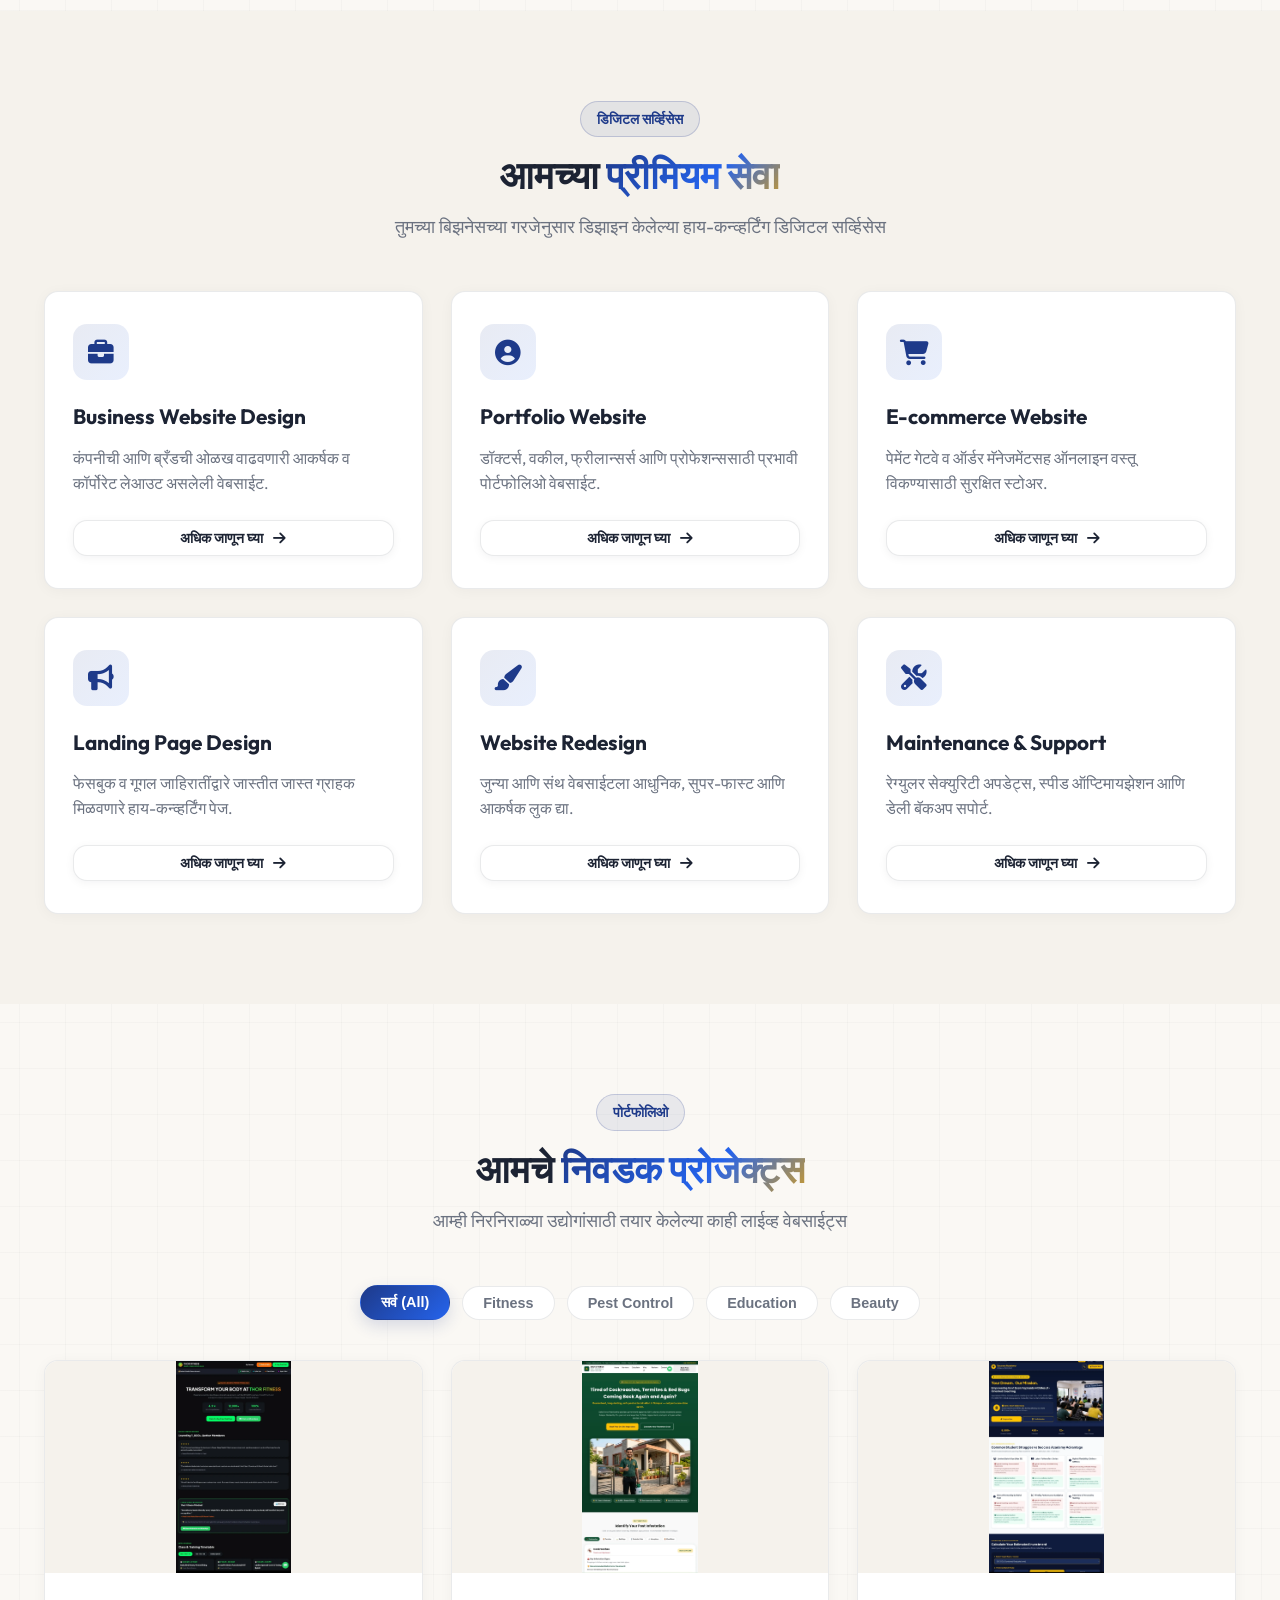
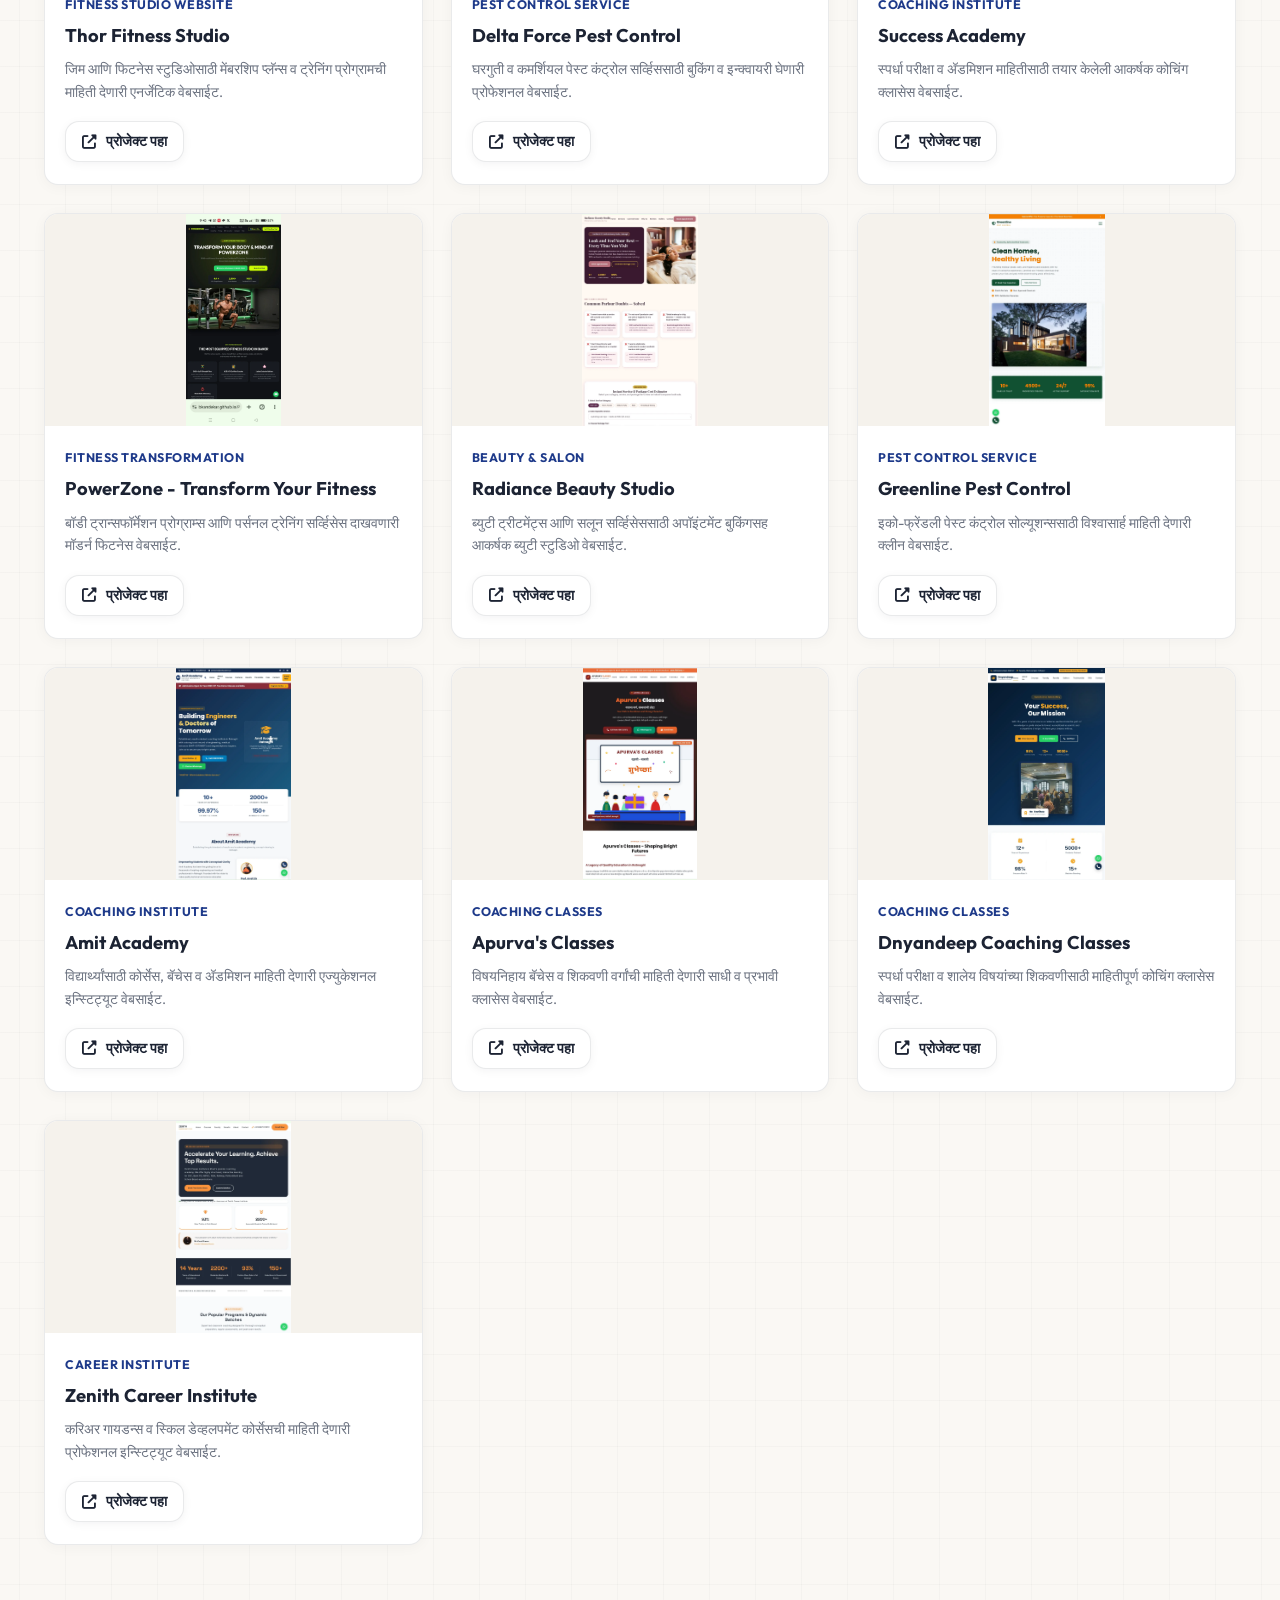
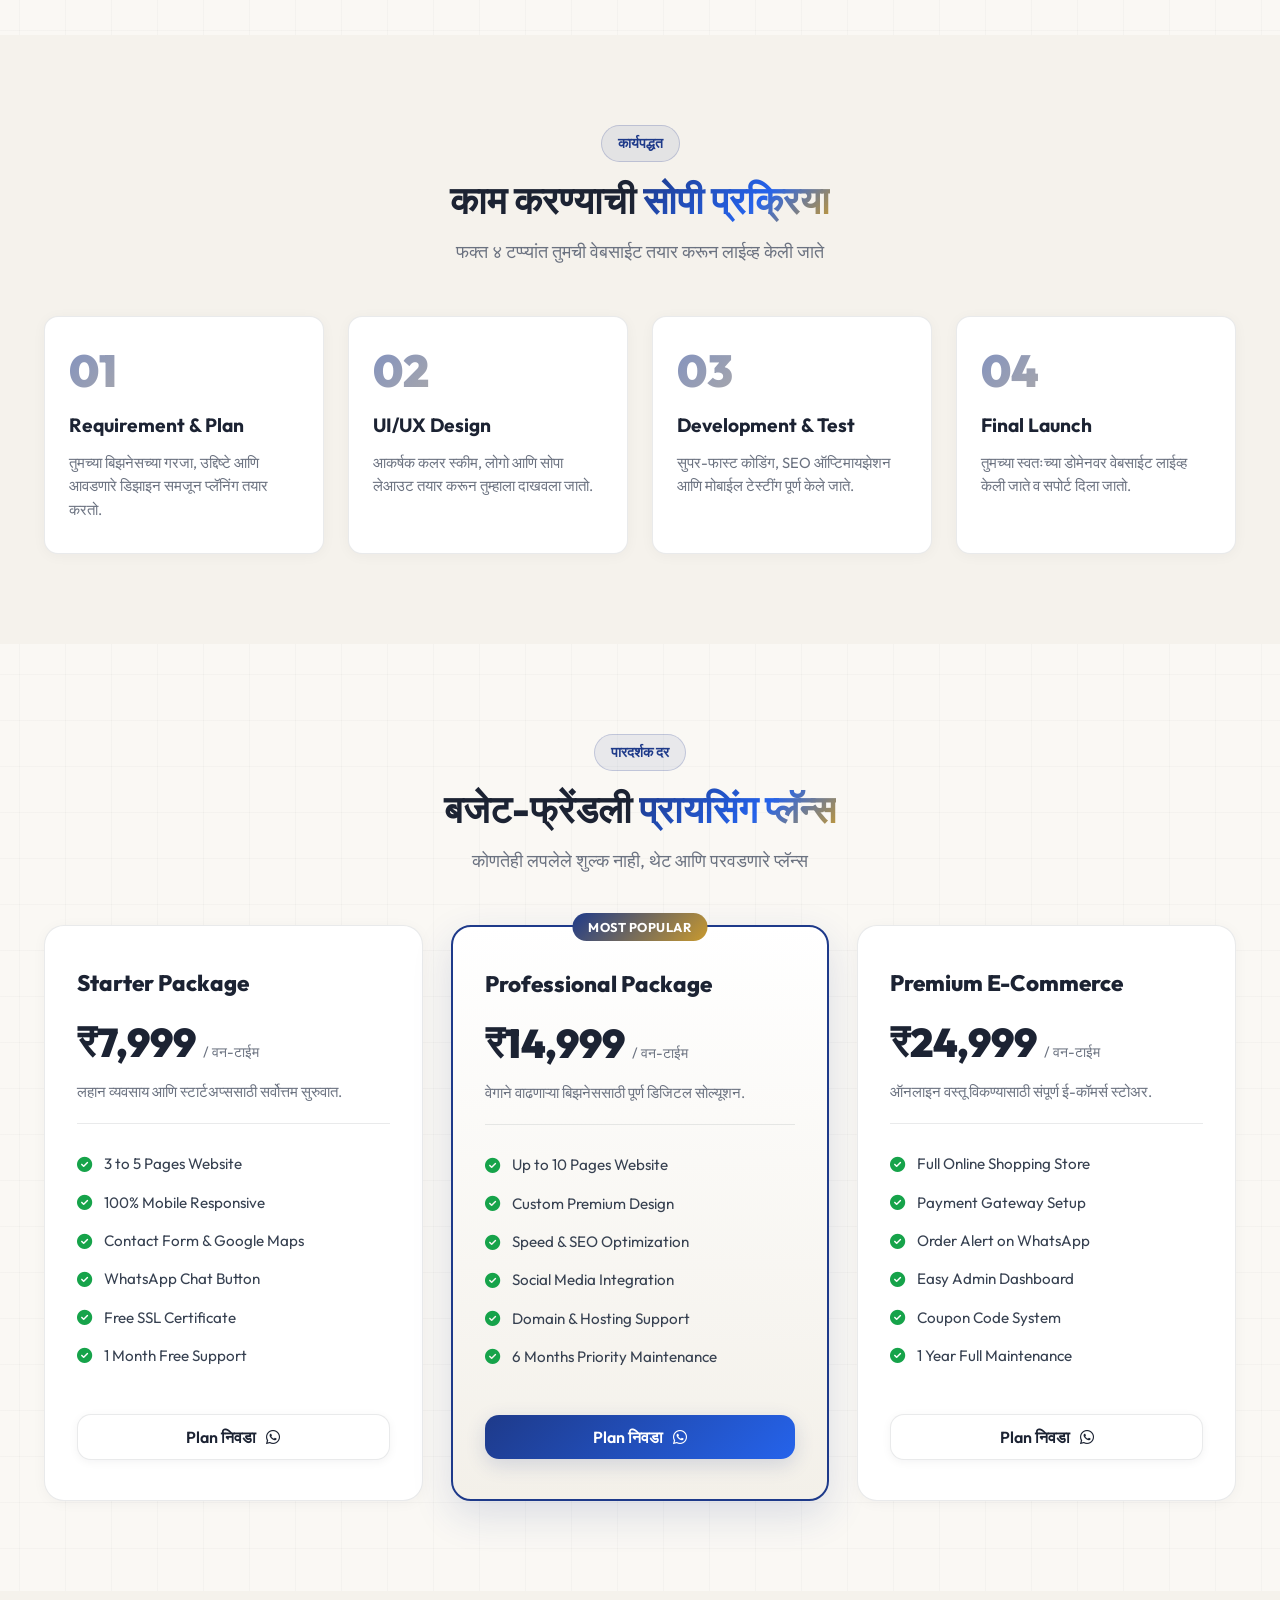
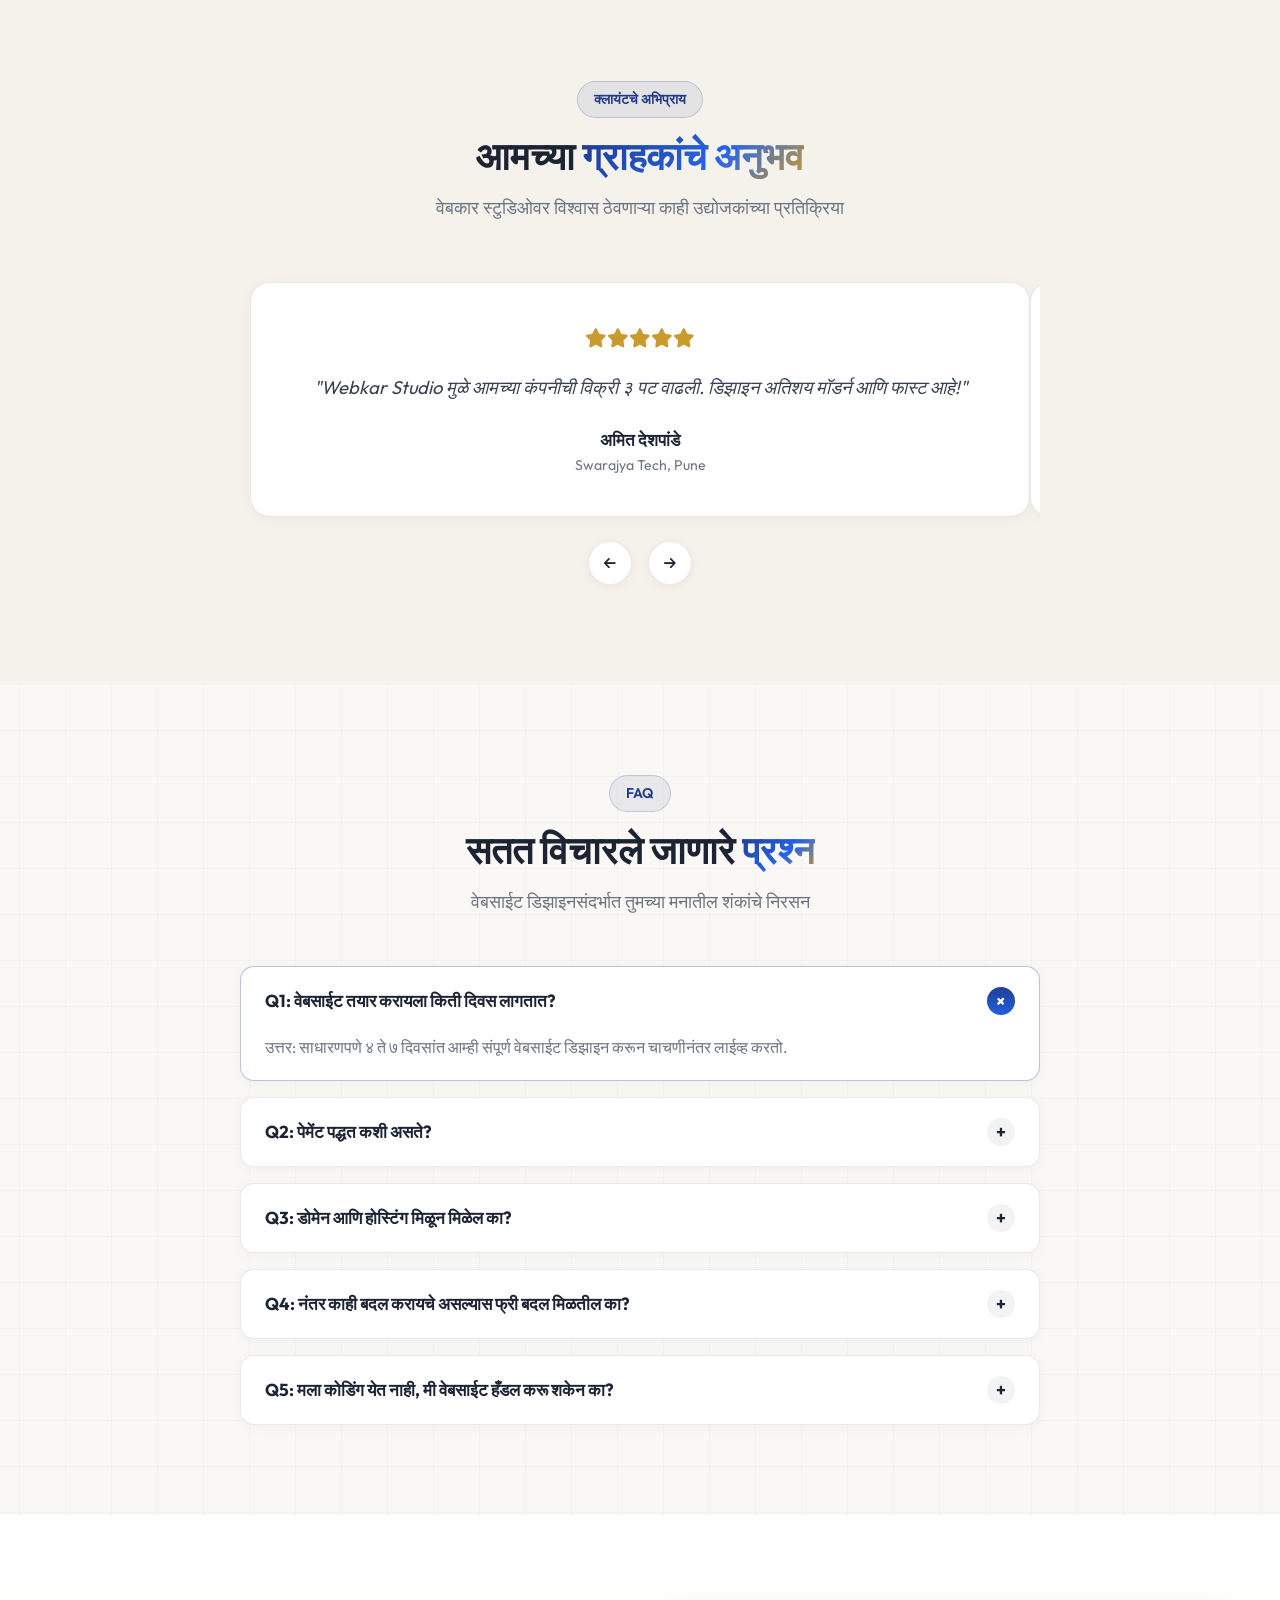
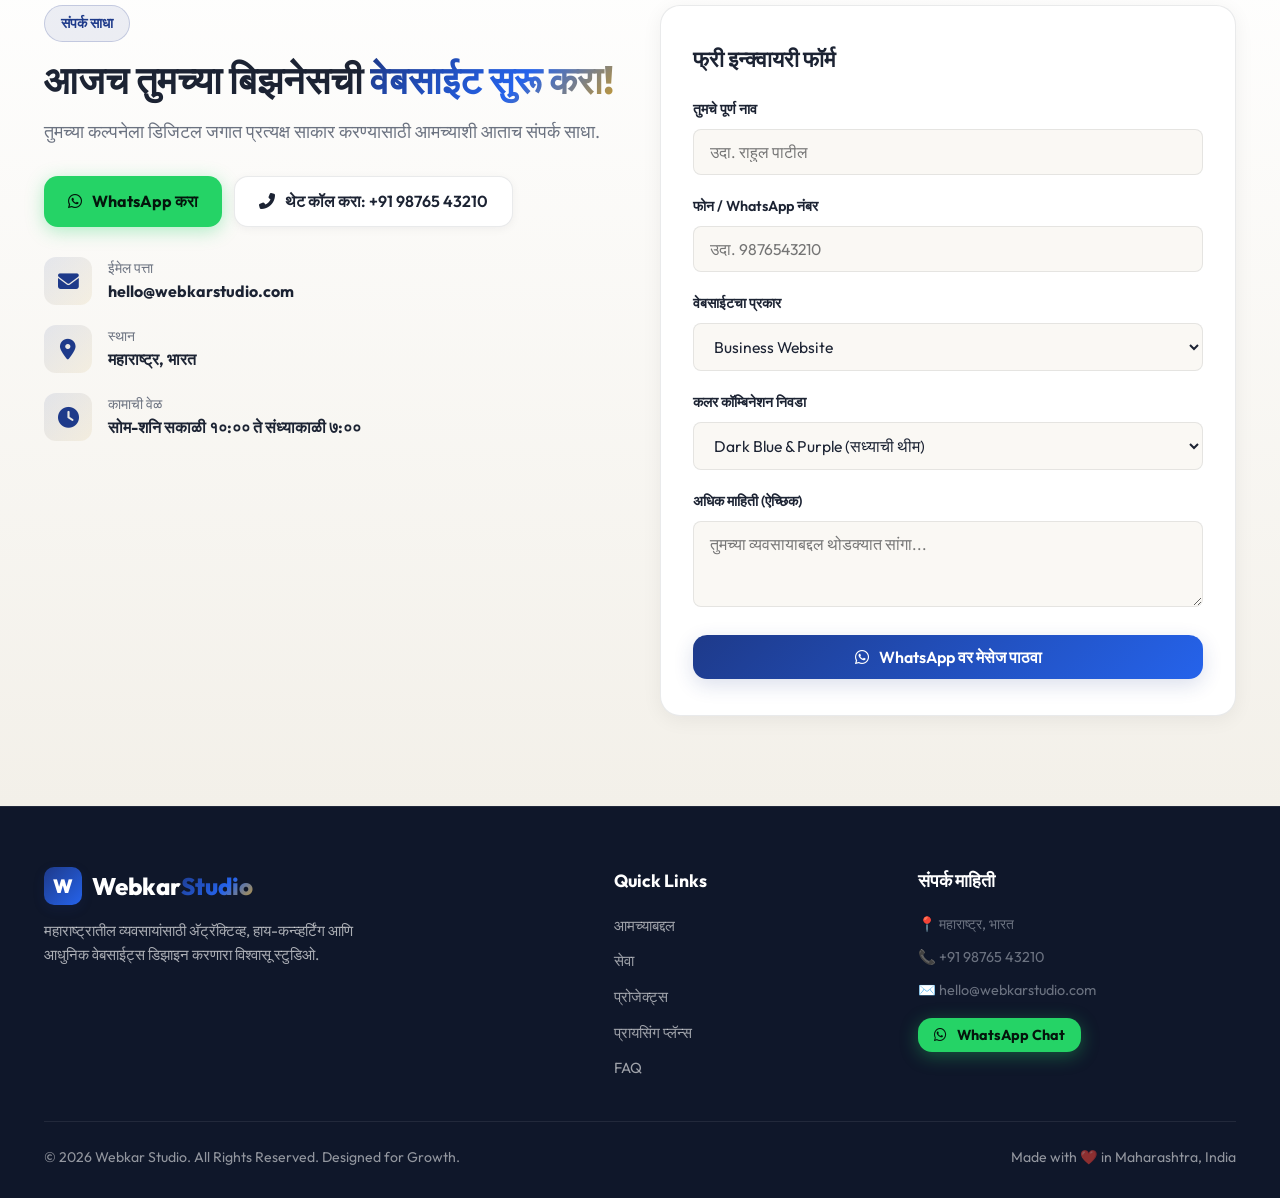
==== commit 0aef6fc4: "Update project title from 'PowerZone' to 'Thor'" ====
--- a/index.html
+++ b/index.html
@@ -282,7 +282,7 @@
           </div>
           <div class="project-content">
             <span class="project-tag">Fitness Studio Website</span>
-            <h3 class="project-title">PowerZone Fitness Studio</h3>
+            <h3 class="project-title">Thor Fitness Studio</h3>
             <p class="project-desc">जिम आणि फिटनेस स्टुडिओसाठी मेंबरशिप प्लॅन्स व ट्रेनिंग प्रोग्रामची माहिती देणारी एनर्जेटिक वेबसाईट.</p>
             <div class="project-actions">
               <a href="https://bkandekar.github.io/thor-fitness-studio" target="_blank" rel="noopener" class="btn btn-secondary btn-sm">
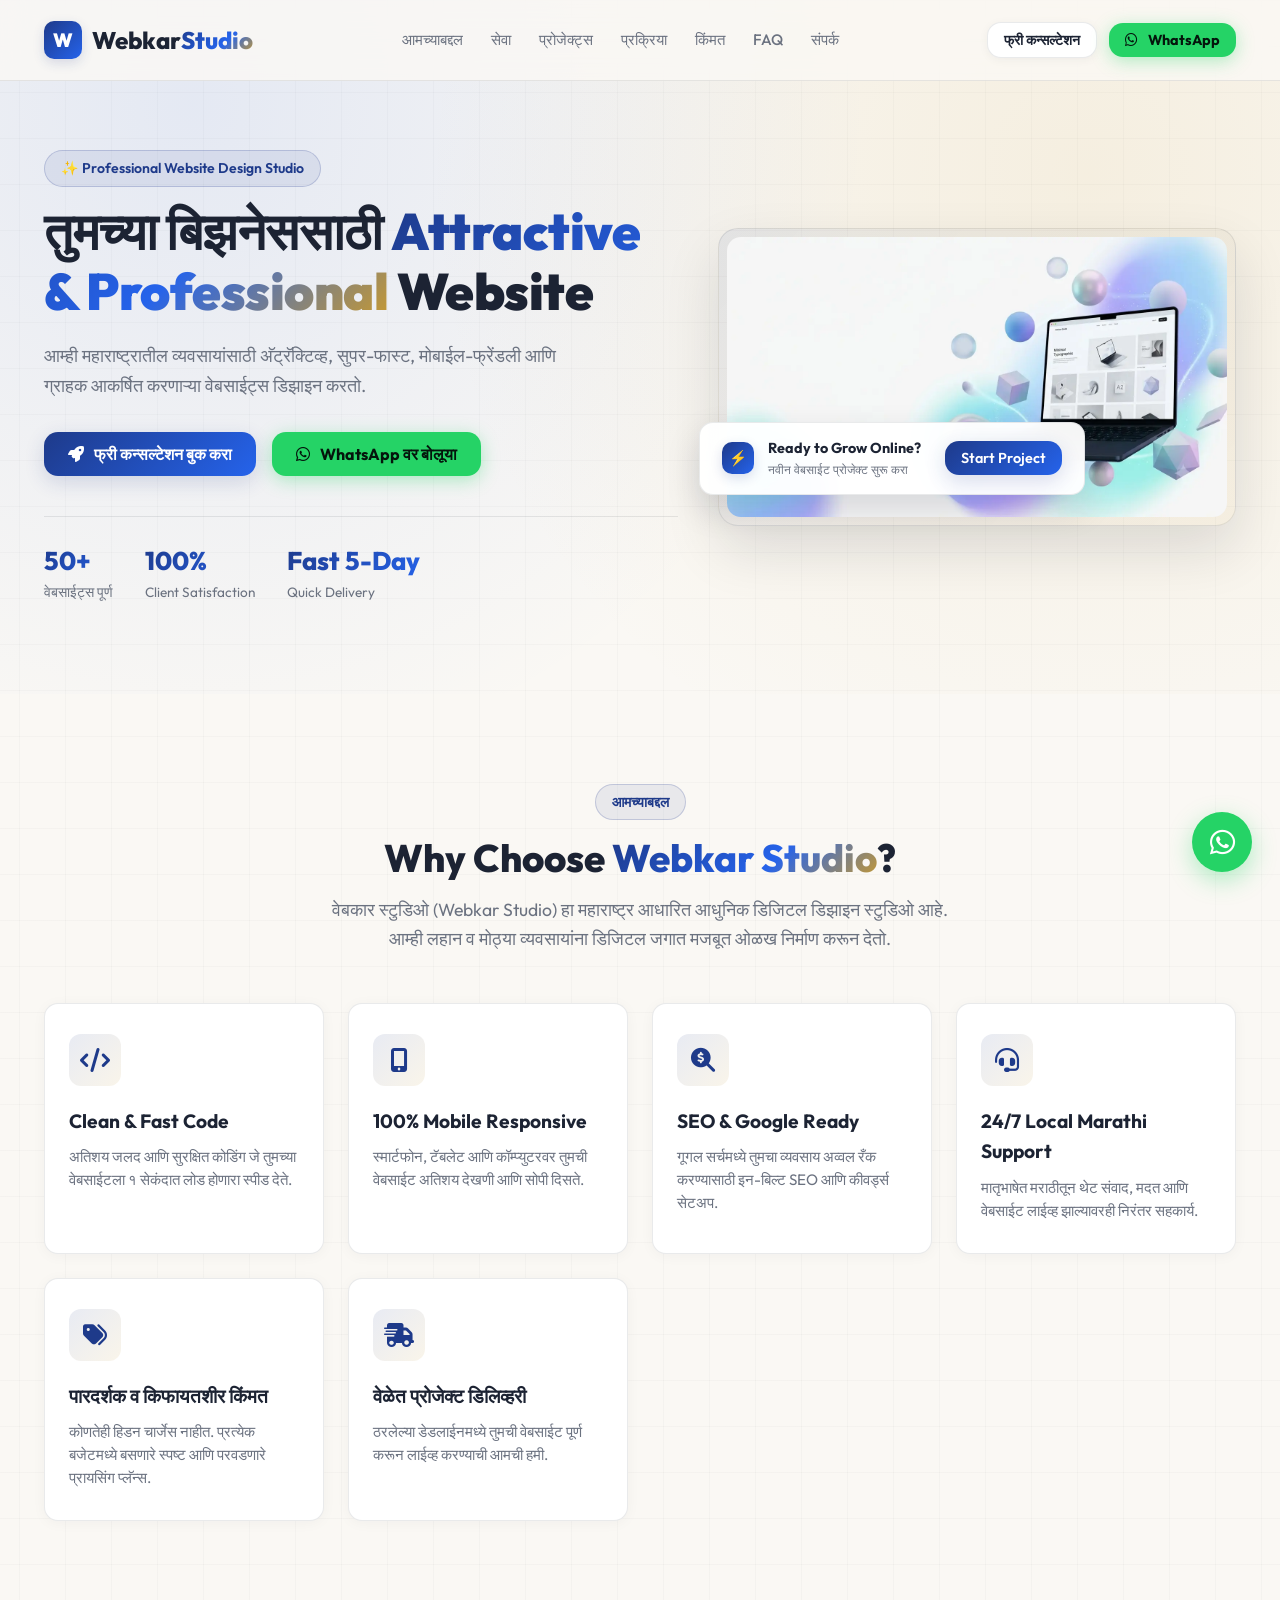
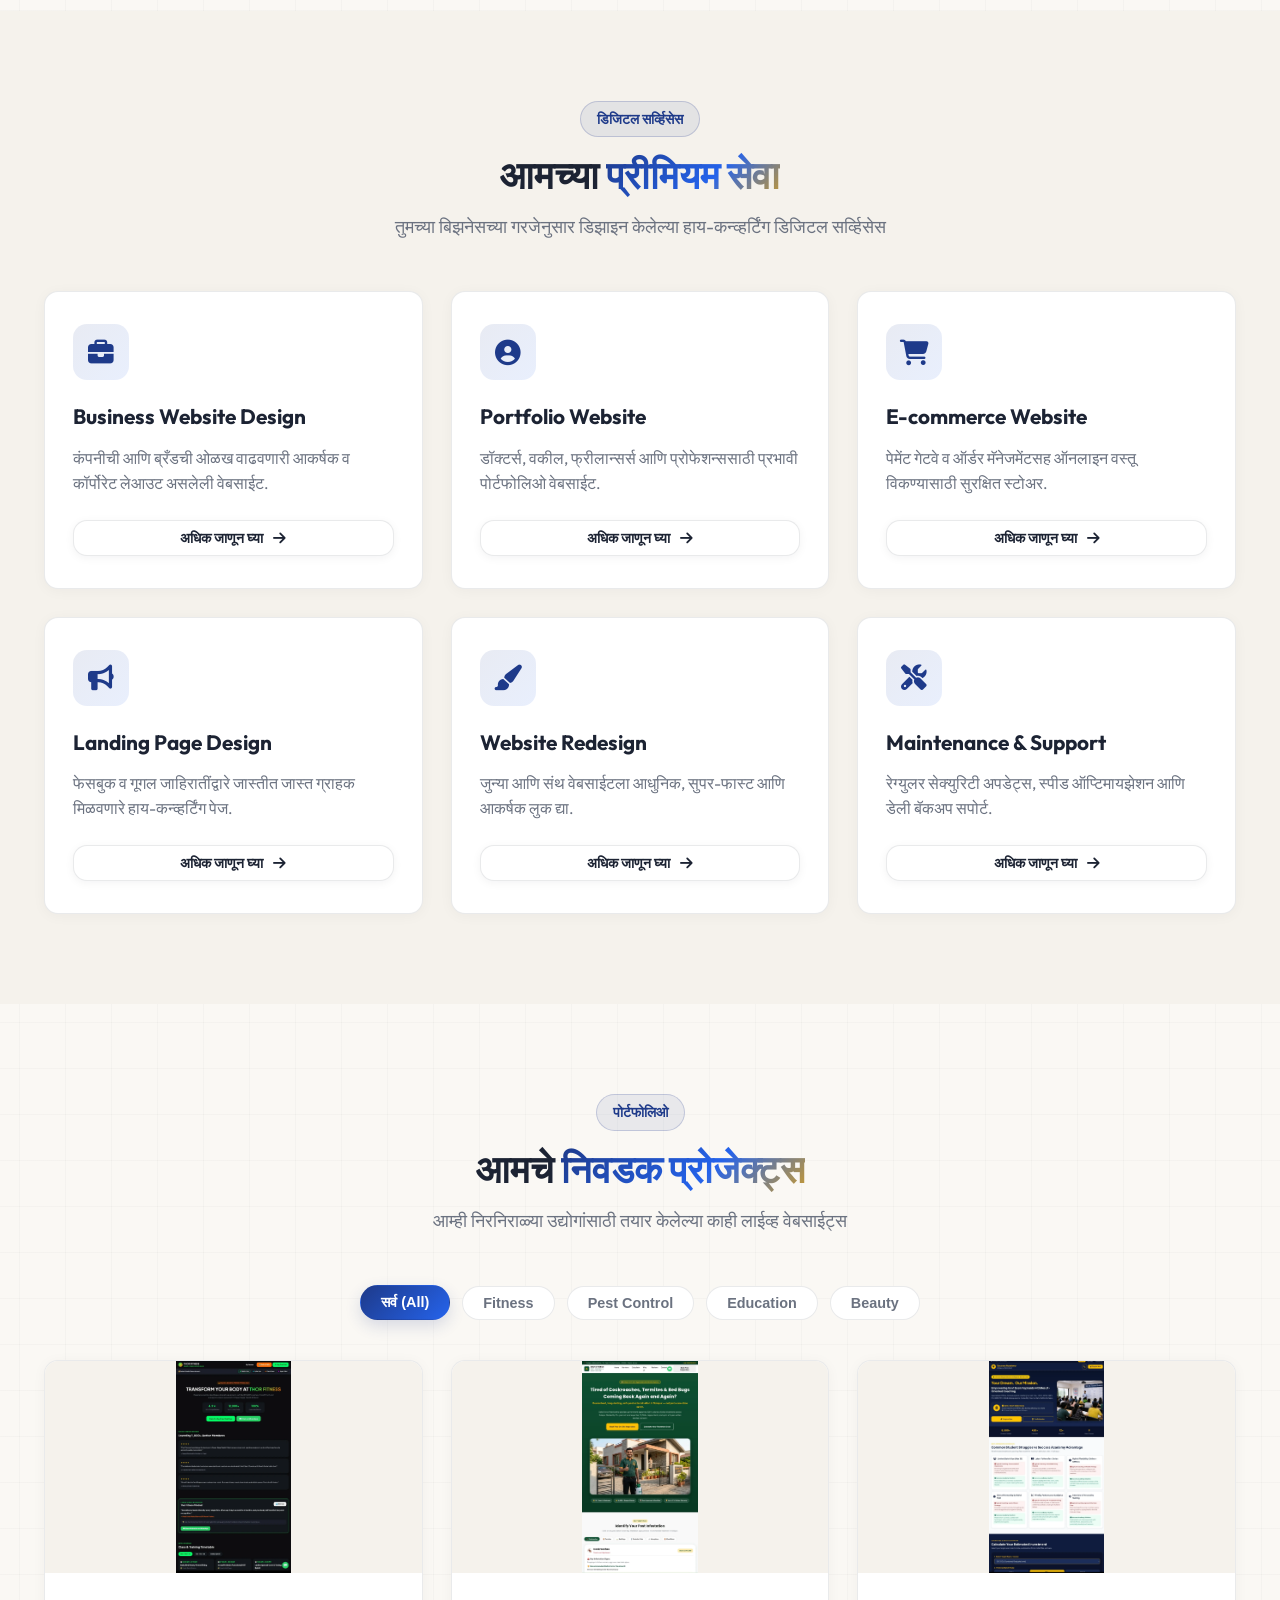
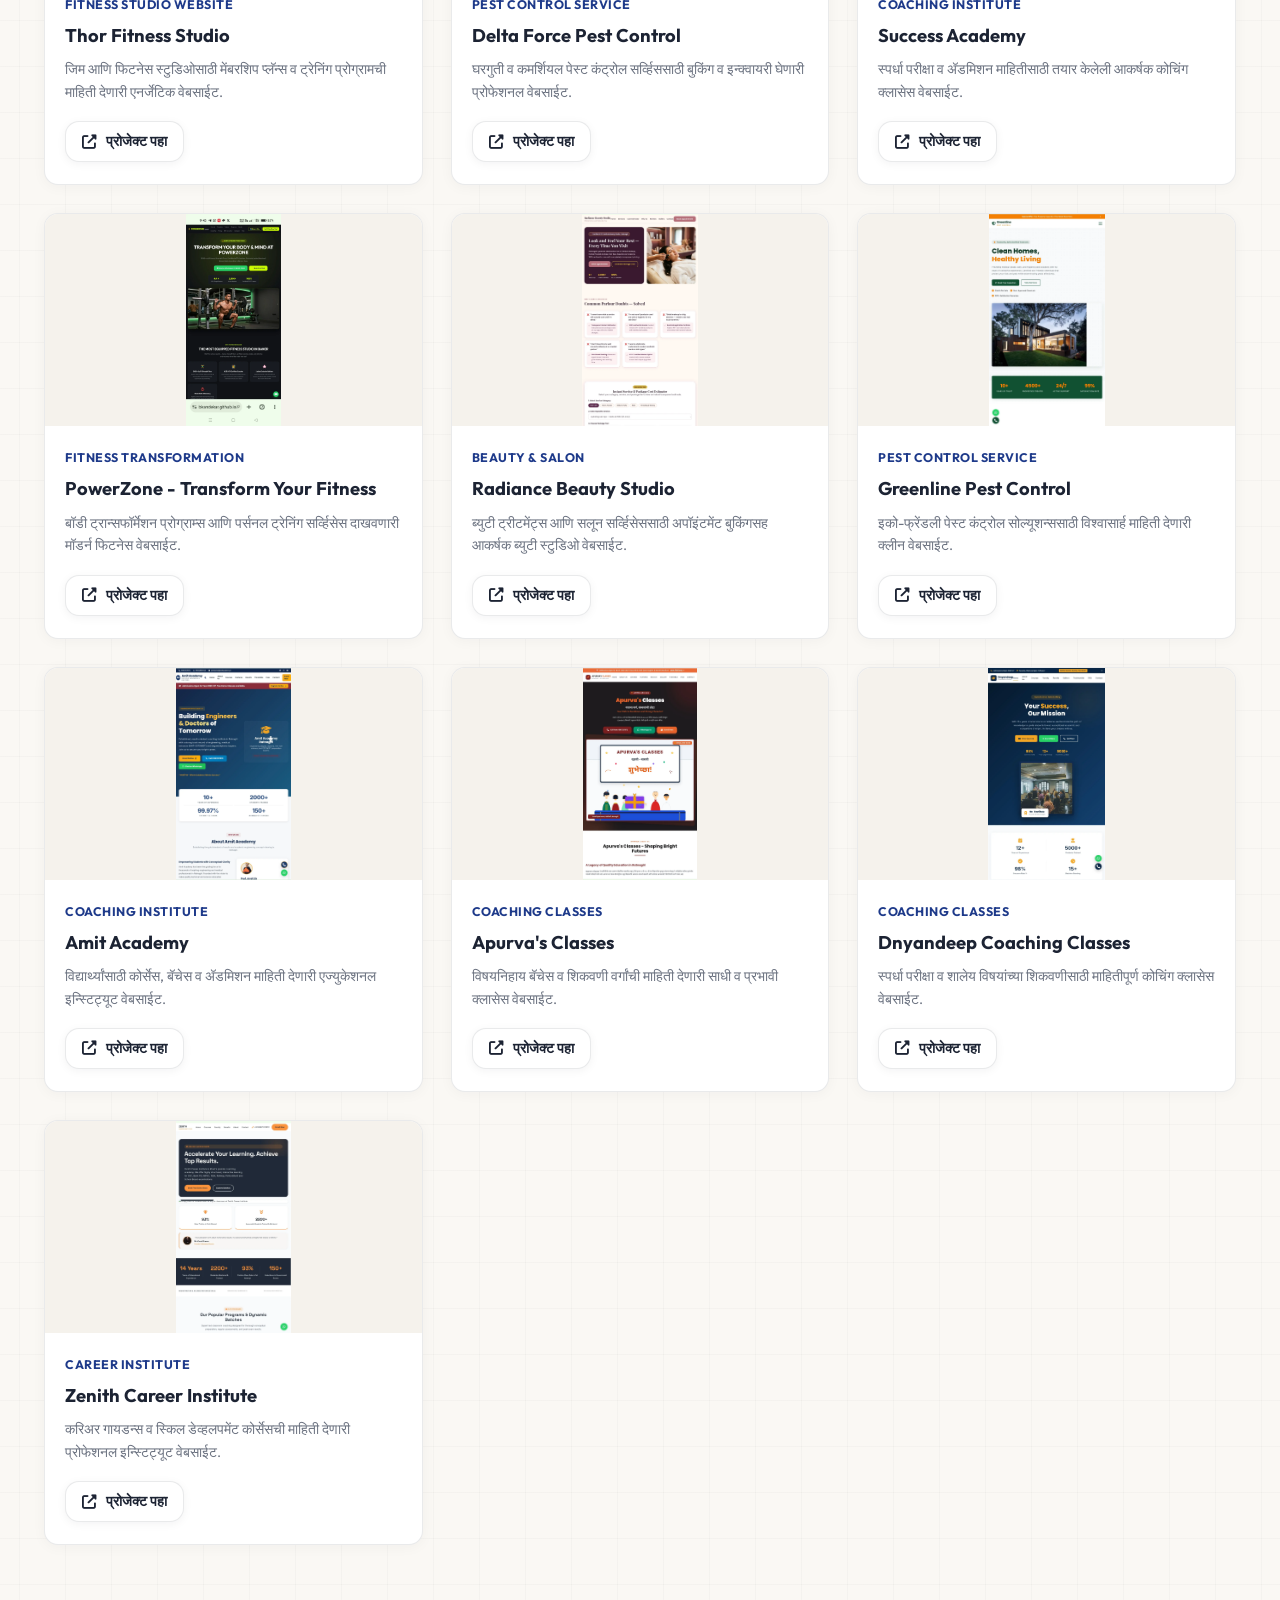
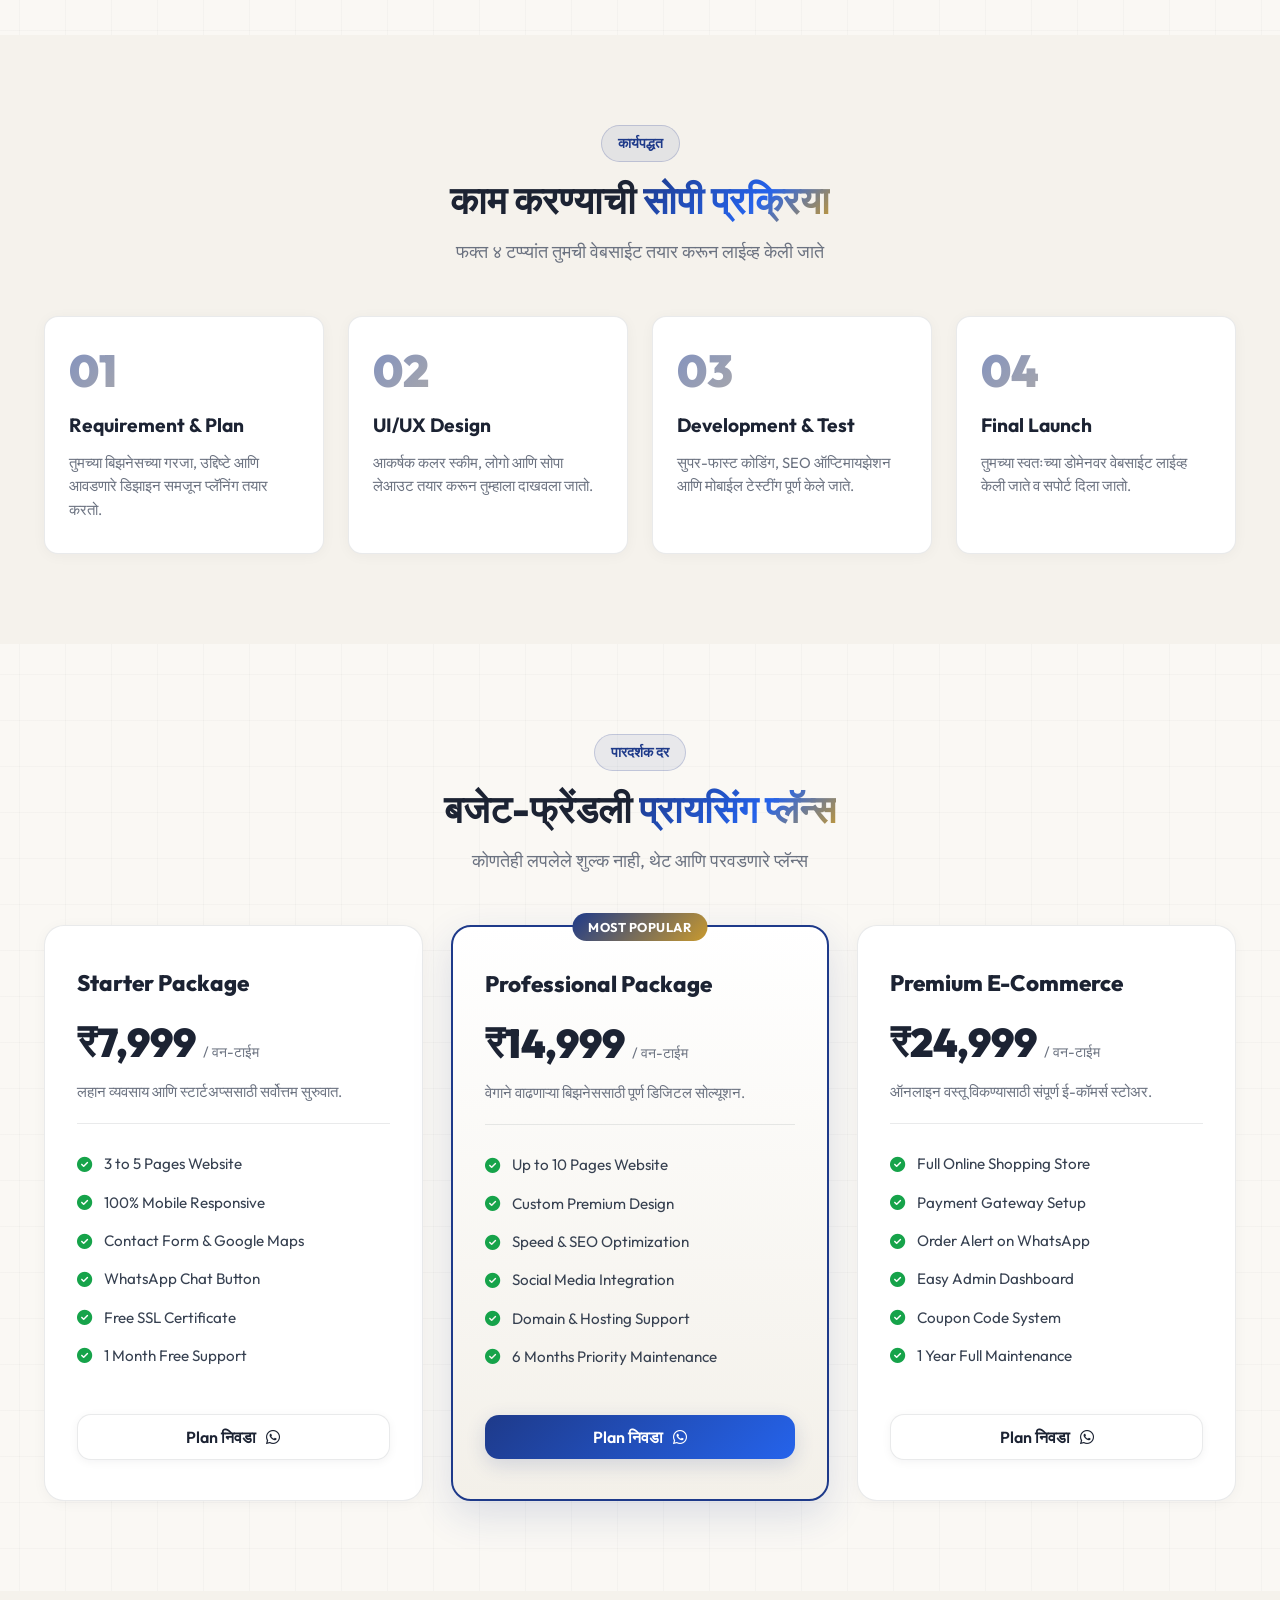
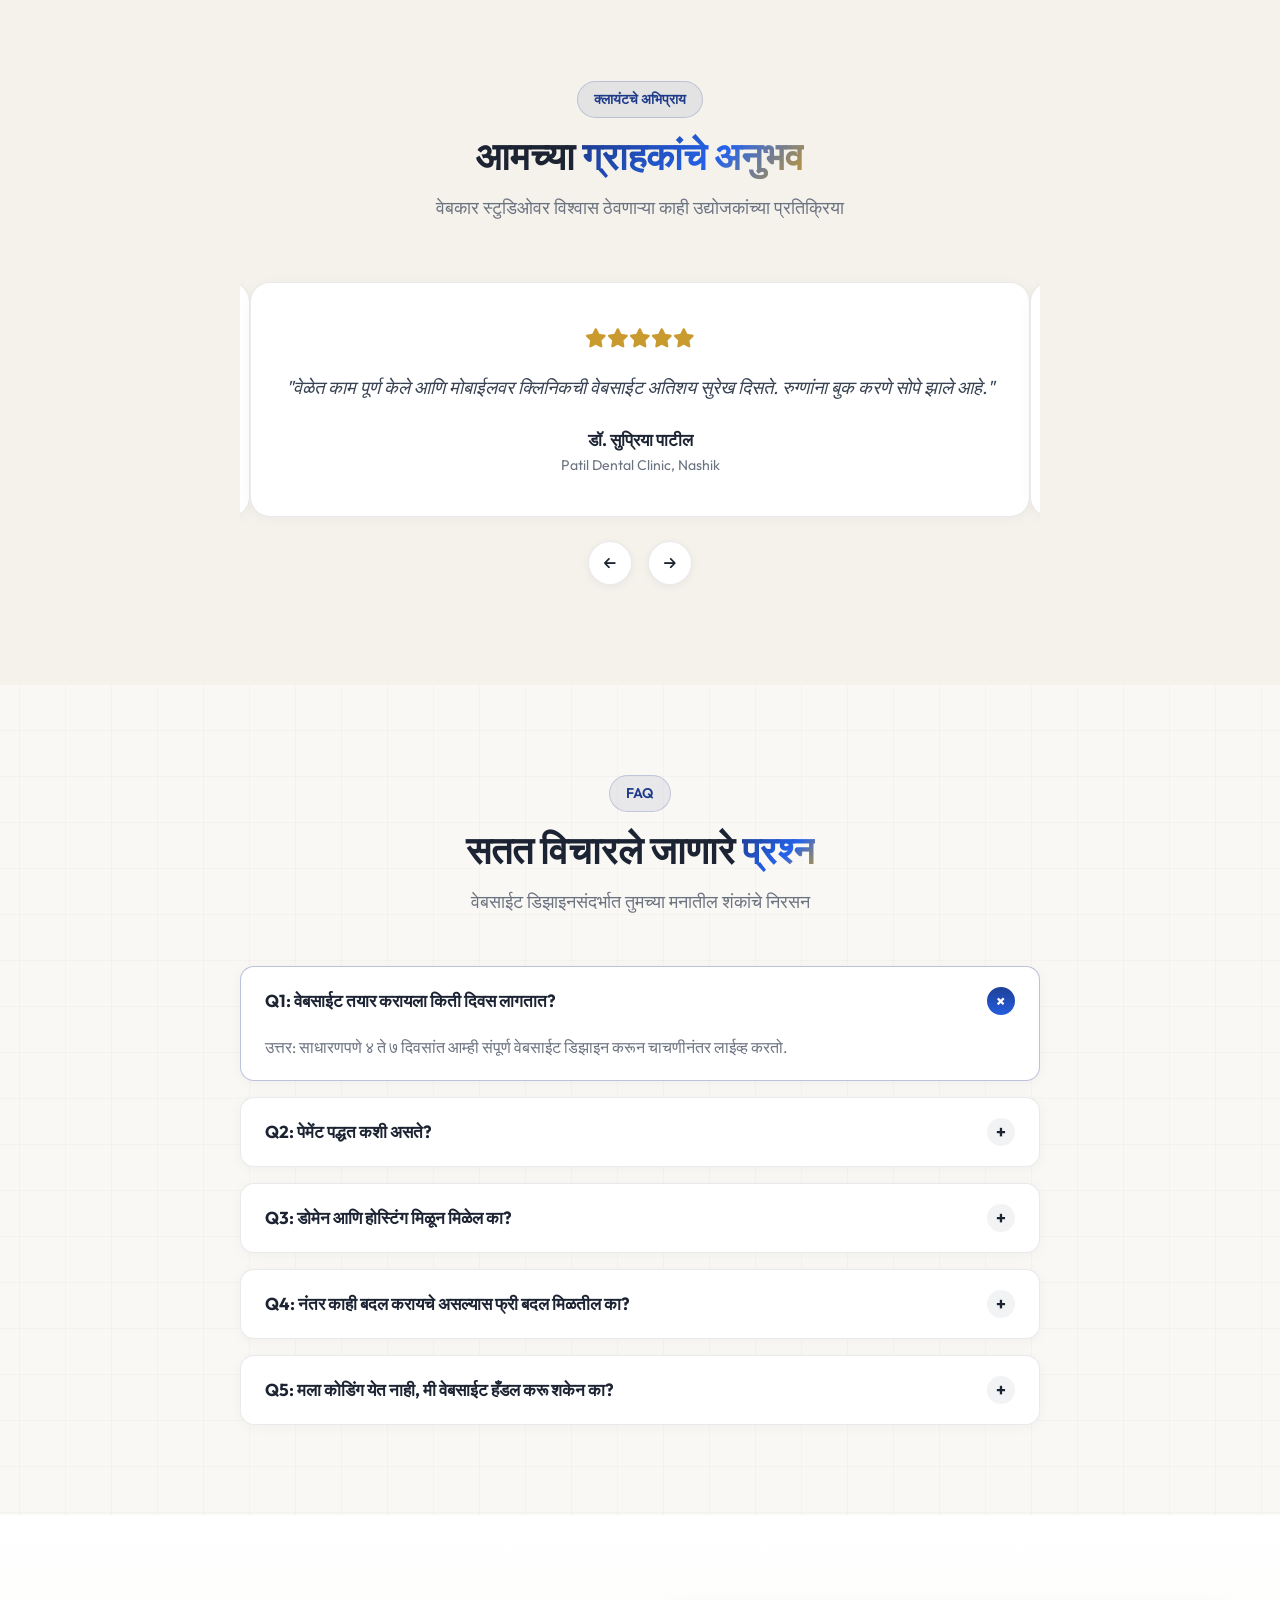
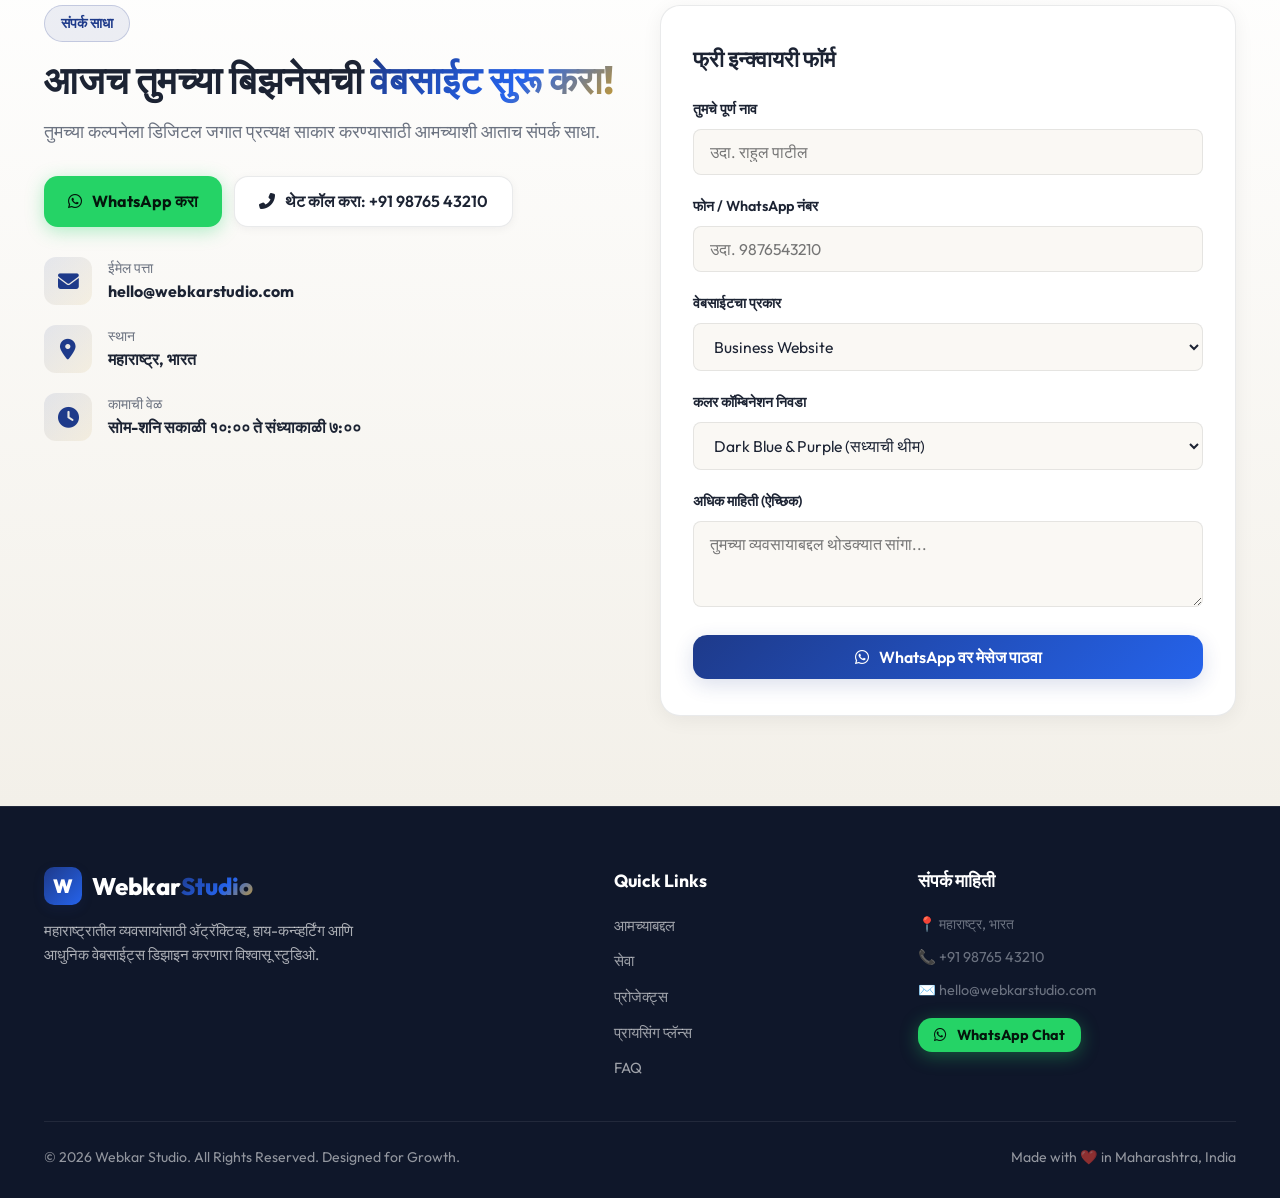
==== commit c67fb0ba: "Update project link for Thor Fitness Studio" ====
--- a/index.html
+++ b/index.html
@@ -285,7 +285,7 @@
             <h3 class="project-title">Thor Fitness Studio</h3>
             <p class="project-desc">जिम आणि फिटनेस स्टुडिओसाठी मेंबरशिप प्लॅन्स व ट्रेनिंग प्रोग्रामची माहिती देणारी एनर्जेटिक वेबसाईट.</p>
             <div class="project-actions">
-              <a href="https://bkandekar.github.io/thor-fitness-studio" target="_blank" rel="noopener" class="btn btn-secondary btn-sm">
+              <a href="https://bkandekar.github.io/Thor-Fitness/" target="_blank" rel="noopener" class="btn btn-secondary btn-sm">
                 <i class="fas fa-external-link-alt"></i> प्रोजेक्ट पहा
               </a>
             </div>
